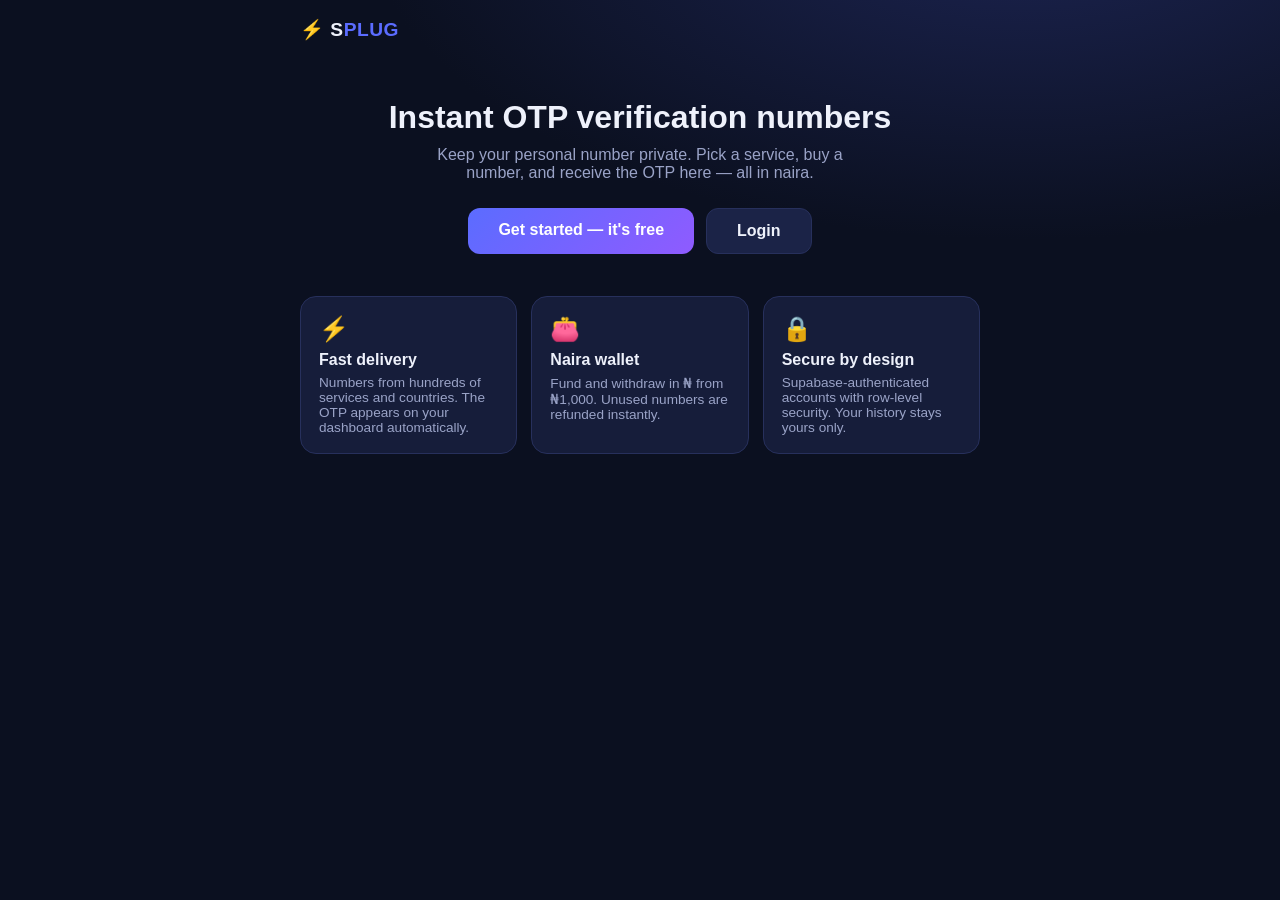
==== index.html @ 011ed304 "Create index.html" ====
<!DOCTYPE html>
<html lang="en">
<head>
  <meta charset="UTF-8" />
  <meta name="viewport" content="width=device-width, initial-scale=1.0" />
  <title>SPLUG — Instant OTP Numbers</title>
  <meta name="description" content="Buy disposable phone numbers and receive OTP codes instantly. Fund your wallet in Naira." />
  <link rel="stylesheet" href="/assets/css/style.css" />
</head>
<body>
  <header class="topbar">
    <a class="brand" href="/index.html">⚡ S<span>PLUG</span></a>
  </header>

  <main class="container">
    <section class="hero">
      <h1>Instant OTP verification numbers</h1>
      <p>Keep your personal number private. Pick a service, buy a number, and receive the OTP here — all in naira.</p>
      <div class="cta-row">
        <a class="btn btn-primary" href="/register.html">Get started — it's free</a>
        <a class="btn btn-ghost" href="/login.html">Login</a>
      </div>
    </section>

    <section class="features">
      <div class="feature">
        <div class="icon">⚡</div>
        <h3>Fast delivery</h3>
        <p>Numbers from hundreds of services and countries. The OTP appears on your dashboard automatically.</p>
      </div>
      <div class="feature">
        <div class="icon">👛</div>
        <h3>Naira wallet</h3>
        <p>Fund and withdraw in ₦ from ₦1,000. Unused numbers are refunded instantly.</p>
      </div>
      <div class="feature">
        <div class="icon">🔒</div>
        <h3>Secure by design</h3>
        <p>Supabase-authenticated accounts with row-level security. Your history stays yours only.</p>
      </div>
    </section>
  </main>
</body>
</html>
---- assets/css/style.css ----
/* ============ SPLUG — global styles (naira site) ============ */
:root {
  --bg: #0b1020;
  --bg-soft: #111731;
  --card: #161d3a;
  --card-2: #1b2347;
  --border: #27305c;
  --text: #eef1fb;
  --muted: #9aa3c7;
  --primary: #5b6cff;
  --primary-2: #8f5bff;
  --success: #2fd08c;
  --danger: #ff5b6e;
  --warn: #ffb02e;
  --radius: 16px;
}

* { margin: 0; padding: 0; box-sizing: border-box; }

body {
  font-family: -apple-system, BlinkMacSystemFont, "Segoe UI", Roboto, Inter, sans-serif;
  background: radial-gradient(1200px 600px at 80% -10%, #1c2452 0%, var(--bg) 55%);
  color: var(--text);
  min-height: 100vh;
  padding-bottom: 110px; /* room for the floating footer */
}

a { color: var(--primary); text-decoration: none; }
h1, h2, h3 { font-weight: 700; }

/* ---------- top bar ---------- */
.topbar {
  display: flex; align-items: center; justify-content: space-between;
  padding: 18px 20px;
  max-width: 720px; margin: 0 auto;
}
.brand { font-weight: 800; font-size: 1.2rem; color: var(--text); letter-spacing: .5px; }
.brand span { color: var(--primary); }
.balance-chip {
  background: var(--card-2); border: 1px solid var(--border);
  border-radius: 999px; padding: 6px 14px; font-weight: 700; font-size: .9rem;
}

/* ---------- layout ---------- */
.container { max-width: 720px; margin: 0 auto; padding: 0 20px 30px; }
.card {
  background: var(--card); border: 1px solid var(--border);
  border-radius: var(--radius); padding: 22px; margin-bottom: 18px;
}
.grid-2 { display: grid; grid-template-columns: 1fr; gap: 16px; }
@media (min-width: 640px) { .grid-2 { grid-template-columns: 1fr 1fr; } }
.center { text-align: center; }
.muted { color: var(--muted); font-size: .9rem; }
.small { font-size: .8rem; }

/* ---------- forms ---------- */
label { display: block; font-size: .85rem; color: var(--muted); margin-bottom: 14px; }
input, select {
  width: 100%; margin-top: 6px; padding: 12px 14px;
  background: var(--bg-soft); color: var(--text);
  border: 1px solid var(--border); border-radius: 12px; font-size: .95rem;
}
input:focus, select:focus { outline: 2px solid var(--primary); border-color: transparent; }

.btn {
  display: inline-block; width: 100%; padding: 13px 18px;
  border: none; border-radius: 12px; cursor: pointer;
  font-size: 1rem; font-weight: 700; transition: transform .1s, opacity .2s;
}
.btn:active { transform: scale(.98); }
.btn:disabled { opacity: .6; cursor: wait; }
.btn-primary {
  background: linear-gradient(135deg, var(--primary), var(--primary-2));
  color: #fff;
}
.btn-danger { background: transparent; border: 1px solid var(--danger); color: var(--danger); }
.btn-ghost { background: var(--card-2); color: var(--text); border: 1px solid var(--border); }

/* ---------- hero (index) ---------- */
.hero { text-align: center; padding: 40px 20px 20px; }
.hero h1 { font-size: 2rem; margin-bottom: 10px; }
.hero p { color: var(--muted); max-width: 460px; margin: 0 auto 26px; }
.cta-row { display: flex; gap: 12px; justify-content: center; flex-wrap: wrap; }
.cta-row .btn { width: auto; padding: 13px 30px; }
.features { display: grid; gap: 14px; grid-template-columns: 1fr; margin-top: 22px; }
@media (min-width: 640px) { .features { grid-template-columns: repeat(3, 1fr); } }
.feature { background: var(--card); border: 1px solid var(--border); border-radius: var(--radius); padding: 18px; }
.feature .icon { font-size: 1.5rem; }
.feature h3 { margin: 8px 0 6px; font-size: 1rem; }
.feature p { color: var(--muted); font-size: .85rem; }

/* ---------- order / OTP ---------- */
.order-head { display: flex; align-items: center; justify-content: space-between; margin-bottom: 14px; }
.badge {
  padding: 4px 12px; border-radius: 999px; font-size: .75rem; font-weight: 700;
  text-transform: uppercase; letter-spacing: .5px;
  background: rgba(255, 176, 46, .15); color: var(--warn);
}
.badge.received { background: rgba(47, 208, 140, .15); color: var(--success); }
.badge.cancelled, .badge.expired { background: rgba(255, 91, 110, .15); color: var(--danger); }

.number-box, .otp-box {
  display: flex; align-items: center; justify-content: space-between; gap: 12px;
  background: var(--bg-soft); border: 1px dashed var(--border);
  border-radius: 12px; padding: 14px 16px; margin: 10px 0;
}
.number-box span { font-size: 1.2rem; font-weight: 700; letter-spacing: 1px; }
.otp-box span { font-size: 1.6rem; font-weight: 800; letter-spacing: 3px; color: var(--success); }
.copy-btn, .number-box button, .otp-box button {
  background: var(--card-2); color: var(--text);
  border: 1px solid var(--border); border-radius: 10px;
  padding: 8px 14px; cursor: pointer; font-size: .85rem; white-space: nowrap;
}

/* ---------- lists ---------- */
.list-row {
  display: flex; flex-wrap: wrap; align-items: center; gap: 8px 16px;
  justify-content: space-between; padding: 13px 0; border-bottom: 1px solid var(--border);
}
.list-row:last-child { border-bottom: none; }
.list-row .pos { color: var(--success); font-weight: 700; }
.list-row .neg { color: var(--danger); font-weight: 700; }
.otp-pill {
  background: rgba(47, 208, 140, .15); color: var(--success);
  border-radius: 8px; padding: 2px 10px; font-weight: 800;
}

/* ---------- tabs (history page) ---------- */
.tabs { display: flex; gap: 10px; margin-bottom: 16px; }
.tab {
  flex: 1; padding: 11px; border-radius: 12px; border: 1px solid var(--border);
  background: var(--card); color: var(--muted); font-weight: 700; cursor: pointer;
}
.tab.active { background: linear-gradient(135deg, var(--primary), var(--primary-2)); color: #fff; border-color: transparent; }

/* ---------- floating footer (3 tabs) ---------- */
.floating-footer {
  position: fixed; bottom: 14px; left: 50%; transform: translateX(-50%);
  display: flex; gap: 6px;
  background: rgba(17, 23, 49, .92); backdrop-filter: blur(10px);
  border: 1px solid var(--border); border-radius: 999px;
  padding: 8px; z-index: 50; box-shadow: 0 10px 30px rgba(0, 0, 0, .45);
  max-width: calc(100vw - 24px);
}
.footer-tab {
  display: flex; flex-direction: column; align-items: center; gap: 2px;
  min-width: 86px; padding: 8px 14px; border-radius: 999px;
  color: var(--muted); font-size: .72rem; font-weight: 700;
  border: none; background: transparent; cursor: pointer; font-family: inherit;
}
.footer-tab .icon { font-size: 1.15rem; }
.footer-tab.active { background: linear-gradient(135deg, var(--primary), var(--primary-2)); color: #fff; }

/* ---------- toast ---------- */
.toast {
  position: fixed; bottom: 92px; left: 50%; transform: translate(-50%, 20px);
  background: var(--card-2); color: var(--text);
  border: 1px solid var(--border); border-radius: 12px;
  padding: 12px 20px; font-size: .9rem; opacity: 0; pointer-events: none;
  transition: opacity .25s, transform .25s; z-index: 100; max-width: 90vw;
}
.toast.show { opacity: 1; transform: translate(-50%, 0); }
.toast.error { border-color: var(--danger); color: #ffb3bc; }
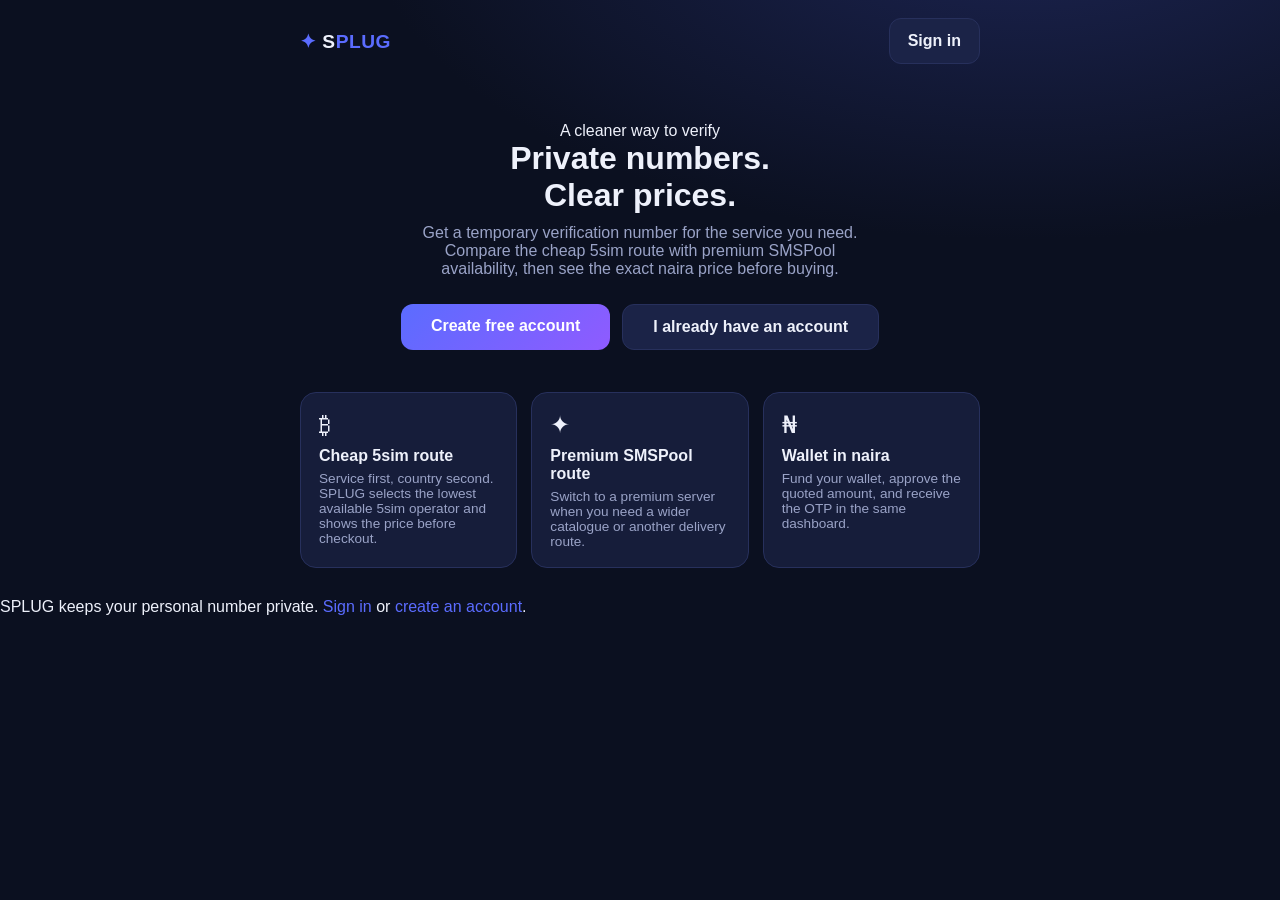
==== commit 39b85964: "Add files via upload" ====
--- a/index.html
+++ b/index.html
@@ -1,44 +1,26 @@
 <!DOCTYPE html>
 <html lang="en">
 <head>
-  <meta charset="UTF-8" />
-  <meta name="viewport" content="width=device-width, initial-scale=1.0" />
-  <title>SPLUG — Instant OTP Numbers</title>
-  <meta name="description" content="Buy disposable phone numbers and receive OTP codes instantly. Fund your wallet in Naira." />
+  <meta charset="UTF-8" /><meta name="viewport" content="width=device-width, initial-scale=1.0" />
+  <title>SPLUG — Private OTP numbers</title>
+  <meta name="description" content="Buy affordable private OTP numbers in naira with 5sim and SMSPool routes." />
   <link rel="stylesheet" href="/assets/css/style.css" />
 </head>
 <body>
-  <header class="topbar">
-    <a class="brand" href="/index.html">⚡ S<span>PLUG</span></a>
-  </header>
-
+  <header class="topbar"><a class="brand" href="/index.html"><span class="brand-mark">✦</span> S<span>PLUG</span></a><div class="header-right"><a class="btn btn-ghost btn-sm" href="/login.html">Sign in</a></div></header>
   <main class="container">
     <section class="hero">
-      <h1>Instant OTP verification numbers</h1>
-      <p>Keep your personal number private. Pick a service, buy a number, and receive the OTP here — all in naira.</p>
-      <div class="cta-row">
-        <a class="btn btn-primary" href="/register.html">Get started — it's free</a>
-        <a class="btn btn-ghost" href="/login.html">Login</a>
-      </div>
+      <span class="eyebrow">A cleaner way to verify</span>
+      <h1>Private numbers.<br><span style="color:var(--cyan)">Clear prices.</span></h1>
+      <p>Get a temporary verification number for the service you need. Compare the cheap 5sim route with premium SMSPool availability, then see the exact naira price before buying.</p>
+      <div class="cta-row"><a class="btn btn-primary" href="/register.html">Create free account</a><a class="btn btn-ghost" href="/login.html">I already have an account</a></div>
     </section>
-
     <section class="features">
-      <div class="feature">
-        <div class="icon">⚡</div>
-        <h3>Fast delivery</h3>
-        <p>Numbers from hundreds of services and countries. The OTP appears on your dashboard automatically.</p>
-      </div>
-      <div class="feature">
-        <div class="icon">👛</div>
-        <h3>Naira wallet</h3>
-        <p>Fund and withdraw in ₦ from ₦1,000. Unused numbers are refunded instantly.</p>
-      </div>
-      <div class="feature">
-        <div class="icon">🔒</div>
-        <h3>Secure by design</h3>
-        <p>Supabase-authenticated accounts with row-level security. Your history stays yours only.</p>
-      </div>
+      <div class="feature"><div class="icon">₿</div><h3>Cheap 5sim route</h3><p>Service first, country second. SPLUG selects the lowest available 5sim operator and shows the price before checkout.</p></div>
+      <div class="feature"><div class="icon">✦</div><h3>Premium SMSPool route</h3><p>Switch to a premium server when you need a wider catalogue or another delivery route.</p></div>
+      <div class="feature"><div class="icon">₦</div><h3>Wallet in naira</h3><p>Fund your wallet, approve the quoted amount, and receive the OTP in the same dashboard.</p></div>
     </section>
   </main>
+  <footer class="site-footer">SPLUG keeps your personal number private. <a href="/login.html">Sign in</a> or <a href="/register.html">create an account</a>.</footer>
 </body>
 </html>
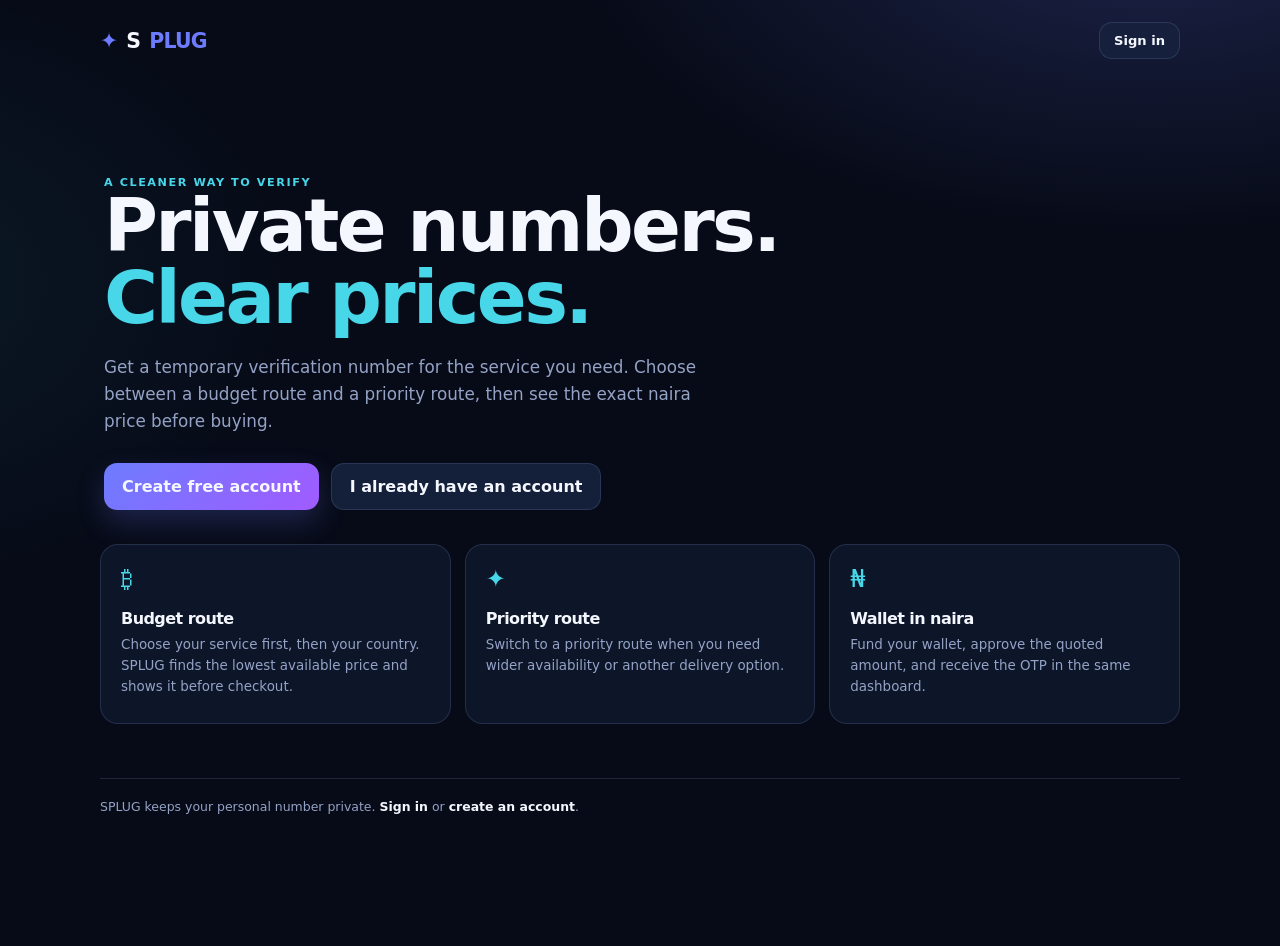
==== commit e55556b8: "Add files via upload" ====
--- a/index.html
+++ b/index.html
@@ -3,7 +3,7 @@
 <head>
   <meta charset="UTF-8" /><meta name="viewport" content="width=device-width, initial-scale=1.0" />
   <title>SPLUG — Private OTP numbers</title>
-  <meta name="description" content="Buy affordable private OTP numbers in naira with 5sim and SMSPool routes." />
+  <meta name="description" content="Buy affordable private OTP numbers in naira with budget and priority routes." />
   <link rel="stylesheet" href="/assets/css/style.css" />
 </head>
 <body>
@@ -12,12 +12,12 @@
     <section class="hero">
       <span class="eyebrow">A cleaner way to verify</span>
       <h1>Private numbers.<br><span style="color:var(--cyan)">Clear prices.</span></h1>
-      <p>Get a temporary verification number for the service you need. Compare the cheap 5sim route with premium SMSPool availability, then see the exact naira price before buying.</p>
+      <p>Get a temporary verification number for the service you need. Choose between a budget route and a priority route, then see the exact naira price before buying.</p>
       <div class="cta-row"><a class="btn btn-primary" href="/register.html">Create free account</a><a class="btn btn-ghost" href="/login.html">I already have an account</a></div>
     </section>
     <section class="features">
-      <div class="feature"><div class="icon">₿</div><h3>Cheap 5sim route</h3><p>Service first, country second. SPLUG selects the lowest available 5sim operator and shows the price before checkout.</p></div>
-      <div class="feature"><div class="icon">✦</div><h3>Premium SMSPool route</h3><p>Switch to a premium server when you need a wider catalogue or another delivery route.</p></div>
+      <div class="feature"><div class="icon">₿</div><h3>Budget route</h3><p>Choose your service first, then your country. SPLUG finds the lowest available price and shows it before checkout.</p></div>
+      <div class="feature"><div class="icon">✦</div><h3>Priority route</h3><p>Switch to a priority route when you need wider availability or another delivery option.</p></div>
       <div class="feature"><div class="icon">₦</div><h3>Wallet in naira</h3><p>Fund your wallet, approve the quoted amount, and receive the OTP in the same dashboard.</p></div>
     </section>
   </main>
--- a/assets/css/style.css
+++ b/assets/css/style.css
@@ -1,163 +1,130 @@
-/* ============ SPLUG — global styles (naira site) ============ */
 :root {
-  --bg: #0b1020;
-  --bg-soft: #111731;
-  --card: #161d3a;
-  --card-2: #1b2347;
-  --border: #27305c;
-  --text: #eef1fb;
-  --muted: #9aa3c7;
-  --primary: #5b6cff;
-  --primary-2: #8f5bff;
-  --success: #2fd08c;
-  --danger: #ff5b6e;
-  --warn: #ffb02e;
-  --radius: 16px;
+  --bg: #070b18;
+  --bg-soft: #0d1428;
+  --surface: #111a31;
+  --surface-2: #17223e;
+  --border: rgba(141, 162, 214, .18);
+  --text: #f5f7ff;
+  --muted: #94a2c5;
+  --primary: #6d7cff;
+  --primary-2: #a15bff;
+  --cyan: #47d7e9;
+  --success: #31d59a;
+  --danger: #ff6680;
+  --warn: #ffc85b;
+  --shadow: 0 24px 70px rgba(0, 0, 0, .28);
+  --radius: 22px;
 }
 
 * { margin: 0; padding: 0; box-sizing: border-box; }
+html { background: var(--bg); }
+body {
+  font-family: Inter, ui-sans-serif, system-ui, -apple-system, BlinkMacSystemFont, "Segoe UI", sans-serif;
+  color: var(--text); min-height: 100vh; padding-bottom: 112px;
+  background: radial-gradient(900px 500px at 90% -10%, rgba(109,124,255,.22), transparent 65%),
+              radial-gradient(700px 500px at -10% 30%, rgba(71,215,233,.07), transparent 60%), var(--bg);
+}
+a { color: var(--primary); text-decoration: none; }
+button, input, select { font: inherit; }
+h1, h2, h3 { letter-spacing: -.035em; }
 
-body {
-  font-family: -apple-system, BlinkMacSystemFont, "Segoe UI", Roboto, Inter, sans-serif;
-  background: radial-gradient(1200px 600px at 80% -10%, #1c2452 0%, var(--bg) 55%);
-  color: var(--text);
-  min-height: 100vh;
-  padding-bottom: 110px; /* room for the floating footer */
+/* Shared header */
+.topbar {
+  width: min(1080px, calc(100% - 32px)); margin: 0 auto; padding: 22px 0 18px;
+  display: flex; align-items: center; justify-content: space-between; gap: 18px;
 }
+.brand { display: inline-flex; align-items: center; gap: 9px; color: var(--text); font-weight: 900; letter-spacing: -.04em; font-size: 1.28rem; }
+.brand-mark { color: var(--cyan); font-size: 1.35rem; }
+.brand span { color: var(--primary); }
+.header-right { display: flex; align-items: center; gap: 12px; }
+.header-nav { display: flex; align-items: center; gap: 5px; }
+.header-nav a { color: var(--muted); padding: 8px 10px; border-radius: 10px; font-size: .78rem; font-weight: 750; }
+.header-nav a:hover, .header-nav a.active { color: var(--text); background: rgba(109,124,255,.13); }
+.balance-chip { padding: 9px 13px; border: 1px solid var(--border); border-radius: 999px; background: rgba(23,34,62,.82); color: var(--text); font-weight: 800; font-size: .82rem; white-space: nowrap; }
+@media (max-width: 640px) { .header-nav { display: none; } .topbar { width: min(100% - 28px, 1080px); } }
 
-a { color: var(--primary); text-decoration: none; }
-h1, h2, h3 { font-weight: 700; }
+.container { width: min(1080px, calc(100% - 32px)); margin: 0 auto; padding: 14px 0 32px; }
+.card { background: linear-gradient(145deg, rgba(17,26,49,.96), rgba(13,20,40,.96)); border: 1px solid var(--border); border-radius: var(--radius); padding: 24px; margin-bottom: 18px; box-shadow: var(--shadow); }
+.grid-2 { display: grid; grid-template-columns: 1fr 1fr; gap: 16px; }
+.center { text-align: center; }
+.muted { color: var(--muted); font-size: .9rem; line-height: 1.55; }
+.small { font-size: .78rem; }
+.eyebrow { color: var(--cyan); font-size: .7rem; font-weight: 850; letter-spacing: .14em; text-transform: uppercase; }
+.page-heading { margin: 12px 0 24px; }
+.page-heading h1 { font-size: clamp(1.8rem, 4vw, 2.7rem); margin-top: 5px; }
+.page-heading p { max-width: 650px; margin-top: 9px; }
 
-/* ---------- top bar ---------- */
-.topbar {
-  display: flex; align-items: center; justify-content: space-between;
-  padding: 18px 20px;
-  max-width: 720px; margin: 0 auto;
-}
-.brand { font-weight: 800; font-size: 1.2rem; color: var(--text); letter-spacing: .5px; }
-.brand span { color: var(--primary); }
-.balance-chip {
-  background: var(--card-2); border: 1px solid var(--border);
-  border-radius: 999px; padding: 6px 14px; font-weight: 700; font-size: .9rem;
-}
+label { display: block; color: var(--muted); font-size: .78rem; font-weight: 750; letter-spacing: .01em; }
+input, select { width: 100%; margin-top: 8px; padding: 13px 14px; color: var(--text); background: var(--bg-soft); border: 1px solid var(--border); border-radius: 13px; outline: none; }
+input:focus, select:focus { border-color: var(--primary); box-shadow: 0 0 0 4px rgba(109,124,255,.12); }
+select:disabled { opacity: .5; cursor: not-allowed; }
+.btn { display: inline-flex; align-items: center; justify-content: center; gap: 8px; width: 100%; border: 0; border-radius: 13px; padding: 13px 18px; cursor: pointer; color: var(--text); font-weight: 850; transition: transform .15s, opacity .2s, border-color .2s; }
+.btn:hover { transform: translateY(-1px); }
+.btn:active { transform: translateY(0); }
+.btn:disabled { opacity: .55; cursor: wait; transform: none; }
+.btn-primary { background: linear-gradient(135deg, var(--primary), var(--primary-2)); box-shadow: 0 12px 28px rgba(109,124,255,.22); }
+.btn-ghost { background: rgba(23,34,62,.9); border: 1px solid var(--border); }
+.btn-danger { background: transparent; border: 1px solid rgba(255,102,128,.65); color: var(--danger); }
+.btn-sm { width: auto; padding: 10px 14px; font-size: .82rem; }
 
-/* ---------- layout ---------- */
-.container { max-width: 720px; margin: 0 auto; padding: 0 20px 30px; }
-.card {
-  background: var(--card); border: 1px solid var(--border);
-  border-radius: var(--radius); padding: 22px; margin-bottom: 18px;
-}
-.grid-2 { display: grid; grid-template-columns: 1fr; gap: 16px; }
-@media (min-width: 640px) { .grid-2 { grid-template-columns: 1fr 1fr; } }
-.center { text-align: center; }
-.muted { color: var(--muted); font-size: .9rem; }
-.small { font-size: .8rem; }
+/* Landing/auth */
+.hero { padding: clamp(34px, 8vw, 80px) 4px 34px; max-width: 760px; }
+.hero h1 { font-size: clamp(2.2rem, 7vw, 4.6rem); line-height: .98; max-width: 720px; }
+.hero p { max-width: 600px; margin: 20px 0 28px; color: var(--muted); font-size: 1.05rem; line-height: 1.6; }
+.cta-row { display: flex; flex-wrap: wrap; gap: 12px; }
+.cta-row .btn { width: auto; min-width: 150px; }
+.features { display: grid; grid-template-columns: repeat(3, 1fr); gap: 14px; }
+.feature { min-height: 180px; background: rgba(17,26,49,.72); border: 1px solid var(--border); border-radius: 18px; padding: 20px; }
+.feature .icon { color: var(--cyan); font-size: 1.5rem; }
+.feature h3 { margin: 16px 0 7px; font-size: 1rem; }
+.feature p { color: var(--muted); font-size: .84rem; line-height: 1.55; }
+.auth-card { max-width: 450px; margin: 42px auto; }
+.auth-card h1 { font-size: 1.65rem; margin: 8px 0; }
+@media (max-width: 700px) { .grid-2, .features { grid-template-columns: 1fr; } .card { padding: 19px; } }
 
-/* ---------- forms ---------- */
-label { display: block; font-size: .85rem; color: var(--muted); margin-bottom: 14px; }
-input, select {
-  width: 100%; margin-top: 6px; padding: 12px 14px;
-  background: var(--bg-soft); color: var(--text);
-  border: 1px solid var(--border); border-radius: 12px; font-size: .95rem;
-}
-input:focus, select:focus { outline: 2px solid var(--primary); border-color: transparent; }
+/* Dashboard */
+.dashboard-hero { display: flex; align-items: end; justify-content: space-between; gap: 20px; margin: 8px 0 22px; }
+.dashboard-hero h1 { font-size: clamp(1.8rem, 5vw, 3rem); margin-top: 7px; }
+.dashboard-hero p { margin-top: 10px; }
+.server-tabs { display: grid; grid-template-columns: 1fr 1fr; gap: 8px; padding: 6px; background: rgba(7,11,24,.7); border: 1px solid var(--border); border-radius: 16px; margin-bottom: 20px; }
+.server-tab { appearance: none; -webkit-appearance: none; display: flex; align-items: center; gap: 10px; width: 100%; min-width: 0; text-align: left; padding: 14px; color: var(--muted); background: transparent; border: 0; border-radius: 12px; cursor: pointer; font: inherit; }
+.server-tab strong { display: block; color: inherit; font-size: .92rem; }
+.server-tab small { display: block; margin-top: 3px; font-size: .72rem; opacity: .78; }
+.server-tab.active { color: var(--text); background: linear-gradient(135deg, rgba(109,124,255,.24), rgba(161,91,255,.19)); box-shadow: inset 0 0 0 1px rgba(109,124,255,.25); }
+.server-icon { display: grid; place-items: center; width: 34px; height: 34px; border-radius: 10px; background: rgba(71,215,233,.12); color: var(--cyan); font-weight: 900; }
+.selection-head { display: flex; align-items: start; justify-content: space-between; gap: 16px; margin-bottom: 18px; }
+.selection-head h2 { font-size: 1.25rem; }
+.provider-pill { padding: 7px 10px; color: var(--cyan); border: 1px solid rgba(71,215,233,.24); border-radius: 999px; font-size: .7rem; font-weight: 850; white-space: nowrap; }
+.price-card { display: flex; align-items: center; justify-content: space-between; gap: 16px; margin-top: 18px; padding: 16px; border: 1px solid rgba(49,213,154,.25); border-radius: 16px; background: rgba(49,213,154,.07); }
+.price-card strong { display: block; color: var(--success); font-size: 1.5rem; margin-top: 3px; }
+.price-card .btn { width: auto; }
+.order-head { display: flex; align-items: center; justify-content: space-between; gap: 14px; margin-bottom: 14px; }
+.number-box, .otp-box { display: flex; align-items: center; justify-content: space-between; gap: 12px; background: var(--bg-soft); border: 1px dashed var(--border); border-radius: 14px; padding: 15px; margin: 10px 0; }
+.number-box span { font-size: 1.15rem; font-weight: 850; letter-spacing: .05em; }
+.otp-box span { color: var(--success); font-size: 1.6rem; font-weight: 900; letter-spacing: .18em; }
+.number-box button, .otp-box button { color: var(--text); background: var(--surface-2); border: 1px solid var(--border); border-radius: 10px; padding: 8px 12px; cursor: pointer; font-size: .78rem; white-space: nowrap; }
 
-.btn {
-  display: inline-block; width: 100%; padding: 13px 18px;
-  border: none; border-radius: 12px; cursor: pointer;
-  font-size: 1rem; font-weight: 700; transition: transform .1s, opacity .2s;
-}
-.btn:active { transform: scale(.98); }
-.btn:disabled { opacity: .6; cursor: wait; }
-.btn-primary {
-  background: linear-gradient(135deg, var(--primary), var(--primary-2));
-  color: #fff;
-}
-.btn-danger { background: transparent; border: 1px solid var(--danger); color: var(--danger); }
-.btn-ghost { background: var(--card-2); color: var(--text); border: 1px solid var(--border); }
+.badge { display: inline-block; padding: 5px 10px; border-radius: 999px; color: var(--warn); background: rgba(255,200,91,.13); font-size: .68rem; font-weight: 850; letter-spacing: .06em; text-transform: uppercase; }
+.badge.received, .badge.completed { color: var(--success); background: rgba(49,213,154,.13); }
+.badge.cancelled, .badge.expired { color: var(--danger); background: rgba(255,102,128,.13); }
 
-/* ---------- hero (index) ---------- */
-.hero { text-align: center; padding: 40px 20px 20px; }
-.hero h1 { font-size: 2rem; margin-bottom: 10px; }
-.hero p { color: var(--muted); max-width: 460px; margin: 0 auto 26px; }
-.cta-row { display: flex; gap: 12px; justify-content: center; flex-wrap: wrap; }
-.cta-row .btn { width: auto; padding: 13px 30px; }
-.features { display: grid; gap: 14px; grid-template-columns: 1fr; margin-top: 22px; }
-@media (min-width: 640px) { .features { grid-template-columns: repeat(3, 1fr); } }
-.feature { background: var(--card); border: 1px solid var(--border); border-radius: var(--radius); padding: 18px; }
-.feature .icon { font-size: 1.5rem; }
-.feature h3 { margin: 8px 0 6px; font-size: 1rem; }
-.feature p { color: var(--muted); font-size: .85rem; }
+.list-row { display: flex; align-items: center; justify-content: space-between; gap: 14px; padding: 15px 0; border-bottom: 1px solid var(--border); }
+.list-row:last-child { border-bottom: 0; }
+.list-row .pos { color: var(--success); font-weight: 800; }
+.list-row .neg { color: var(--danger); font-weight: 800; }
+.otp-pill { min-width: 54px; padding: 5px 9px; text-align: center; color: var(--success); background: rgba(49,213,154,.12); border-radius: 8px; font-weight: 850; }
+.tabs { display: flex; gap: 8px; margin-bottom: 16px; }
+.tab { flex: 1; padding: 12px; color: var(--muted); background: var(--surface); border: 1px solid var(--border); border-radius: 12px; font-weight: 800; cursor: pointer; }
+.tab.active { color: var(--text); background: linear-gradient(135deg, var(--primary), var(--primary-2)); border-color: transparent; }
 
-/* ---------- order / OTP ---------- */
-.order-head { display: flex; align-items: center; justify-content: space-between; margin-bottom: 14px; }
-.badge {
-  padding: 4px 12px; border-radius: 999px; font-size: .75rem; font-weight: 700;
-  text-transform: uppercase; letter-spacing: .5px;
-  background: rgba(255, 176, 46, .15); color: var(--warn);
-}
-.badge.received { background: rgba(47, 208, 140, .15); color: var(--success); }
-.badge.cancelled, .badge.expired { background: rgba(255, 91, 110, .15); color: var(--danger); }
-
-.number-box, .otp-box {
-  display: flex; align-items: center; justify-content: space-between; gap: 12px;
-  background: var(--bg-soft); border: 1px dashed var(--border);
-  border-radius: 12px; padding: 14px 16px; margin: 10px 0;
-}
-.number-box span { font-size: 1.2rem; font-weight: 700; letter-spacing: 1px; }
-.otp-box span { font-size: 1.6rem; font-weight: 800; letter-spacing: 3px; color: var(--success); }
-.copy-btn, .number-box button, .otp-box button {
-  background: var(--card-2); color: var(--text);
-  border: 1px solid var(--border); border-radius: 10px;
-  padding: 8px 14px; cursor: pointer; font-size: .85rem; white-space: nowrap;
-}
-
-/* ---------- lists ---------- */
-.list-row {
-  display: flex; flex-wrap: wrap; align-items: center; gap: 8px 16px;
-  justify-content: space-between; padding: 13px 0; border-bottom: 1px solid var(--border);
-}
-.list-row:last-child { border-bottom: none; }
-.list-row .pos { color: var(--success); font-weight: 700; }
-.list-row .neg { color: var(--danger); font-weight: 700; }
-.otp-pill {
-  background: rgba(47, 208, 140, .15); color: var(--success);
-  border-radius: 8px; padding: 2px 10px; font-weight: 800;
-}
-
-/* ---------- tabs (history page) ---------- */
-.tabs { display: flex; gap: 10px; margin-bottom: 16px; }
-.tab {
-  flex: 1; padding: 11px; border-radius: 12px; border: 1px solid var(--border);
-  background: var(--card); color: var(--muted); font-weight: 700; cursor: pointer;
-}
-.tab.active { background: linear-gradient(135deg, var(--primary), var(--primary-2)); color: #fff; border-color: transparent; }
-
-/* ---------- floating footer (3 tabs) ---------- */
-.floating-footer {
-  position: fixed; bottom: 14px; left: 50%; transform: translateX(-50%);
-  display: flex; gap: 6px;
-  background: rgba(17, 23, 49, .92); backdrop-filter: blur(10px);
-  border: 1px solid var(--border); border-radius: 999px;
-  padding: 8px; z-index: 50; box-shadow: 0 10px 30px rgba(0, 0, 0, .45);
-  max-width: calc(100vw - 24px);
-}
-.footer-tab {
-  display: flex; flex-direction: column; align-items: center; gap: 2px;
-  min-width: 86px; padding: 8px 14px; border-radius: 999px;
-  color: var(--muted); font-size: .72rem; font-weight: 700;
-  border: none; background: transparent; cursor: pointer; font-family: inherit;
-}
-.footer-tab .icon { font-size: 1.15rem; }
-.footer-tab.active { background: linear-gradient(135deg, var(--primary), var(--primary-2)); color: #fff; }
-
-/* ---------- toast ---------- */
-.toast {
-  position: fixed; bottom: 92px; left: 50%; transform: translate(-50%, 20px);
-  background: var(--card-2); color: var(--text);
-  border: 1px solid var(--border); border-radius: 12px;
-  padding: 12px 20px; font-size: .9rem; opacity: 0; pointer-events: none;
-  transition: opacity .25s, transform .25s; z-index: 100; max-width: 90vw;
-}
+/* Shared footer */
+.floating-footer { position: fixed; z-index: 50; bottom: 16px; left: 50%; transform: translateX(-50%); display: flex; gap: 5px; max-width: calc(100vw - 24px); padding: 7px; border: 1px solid var(--border); border-radius: 20px; background: rgba(13,20,40,.9); backdrop-filter: blur(18px); box-shadow: 0 18px 50px rgba(0,0,0,.45); }
+.footer-tab { display: flex; flex-direction: column; align-items: center; gap: 3px; min-width: 78px; padding: 8px 11px; color: var(--muted); background: transparent; border: 0; border-radius: 14px; cursor: pointer; font-size: .68rem; font-weight: 800; }
+.footer-tab .icon { font-size: 1.05rem; }
+.footer-tab.active { color: var(--text); background: linear-gradient(135deg, var(--primary), var(--primary-2)); }
+.site-footer { width: min(1080px, calc(100% - 32px)); margin: 22px auto 0; padding: 20px 0; color: var(--muted); border-top: 1px solid var(--border); font-size: .78rem; }
+.site-footer a { color: var(--text); font-weight: 750; }
+@media (max-width: 470px) { .footer-tab { min-width: 64px; padding-inline: 7px; } .price-card { align-items: stretch; flex-direction: column; } .price-card .btn { width: 100%; } }
+.toast { position: fixed; z-index: 100; bottom: 102px; left: 50%; max-width: min(92vw, 480px); padding: 13px 17px; color: var(--text); background: var(--surface-2); border: 1px solid var(--border); border-radius: 13px; opacity: 0; pointer-events: none; transform: translate(-50%, 16px); transition: opacity .25s, transform .25s; box-shadow: var(--shadow); }
 .toast.show { opacity: 1; transform: translate(-50%, 0); }
-.toast.error { border-color: var(--danger); color: #ffb3bc; }
+.toast.error { color: #ffc1ca; border-color: rgba(255,102,128,.65); }
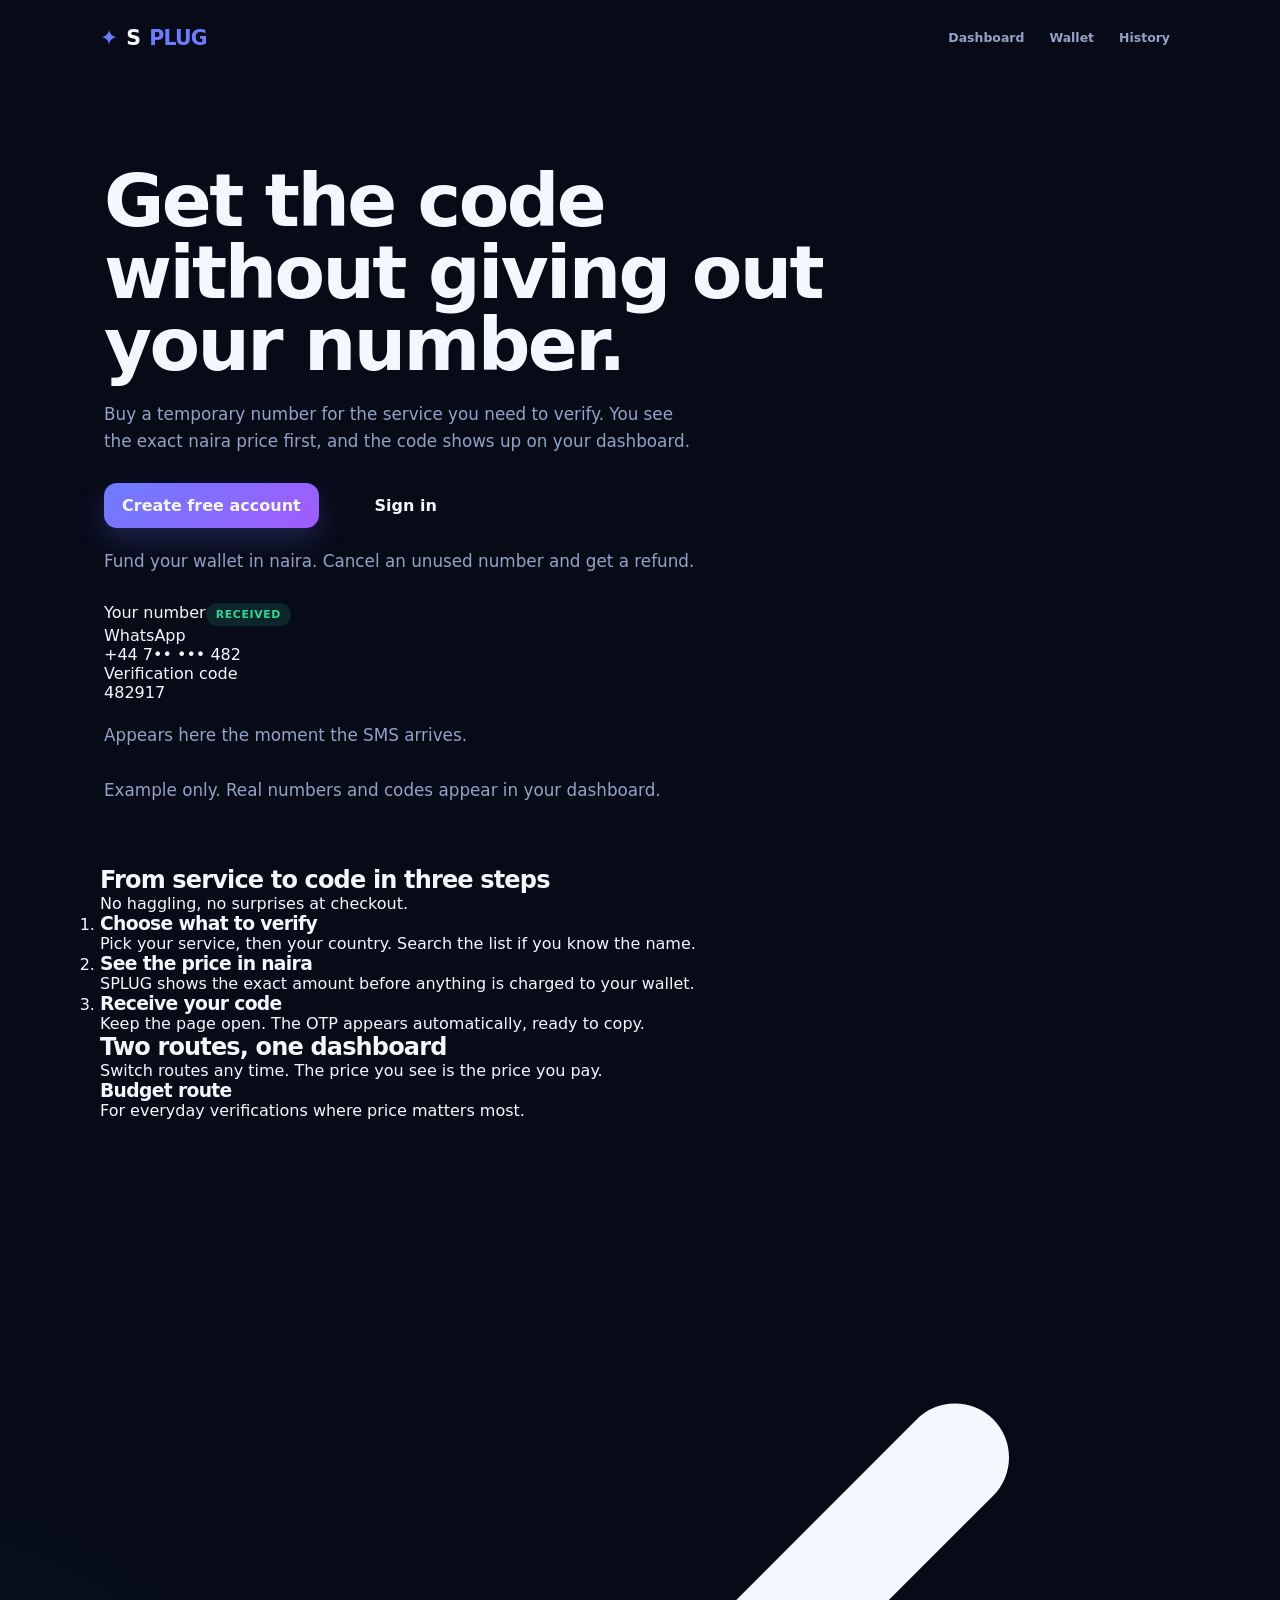
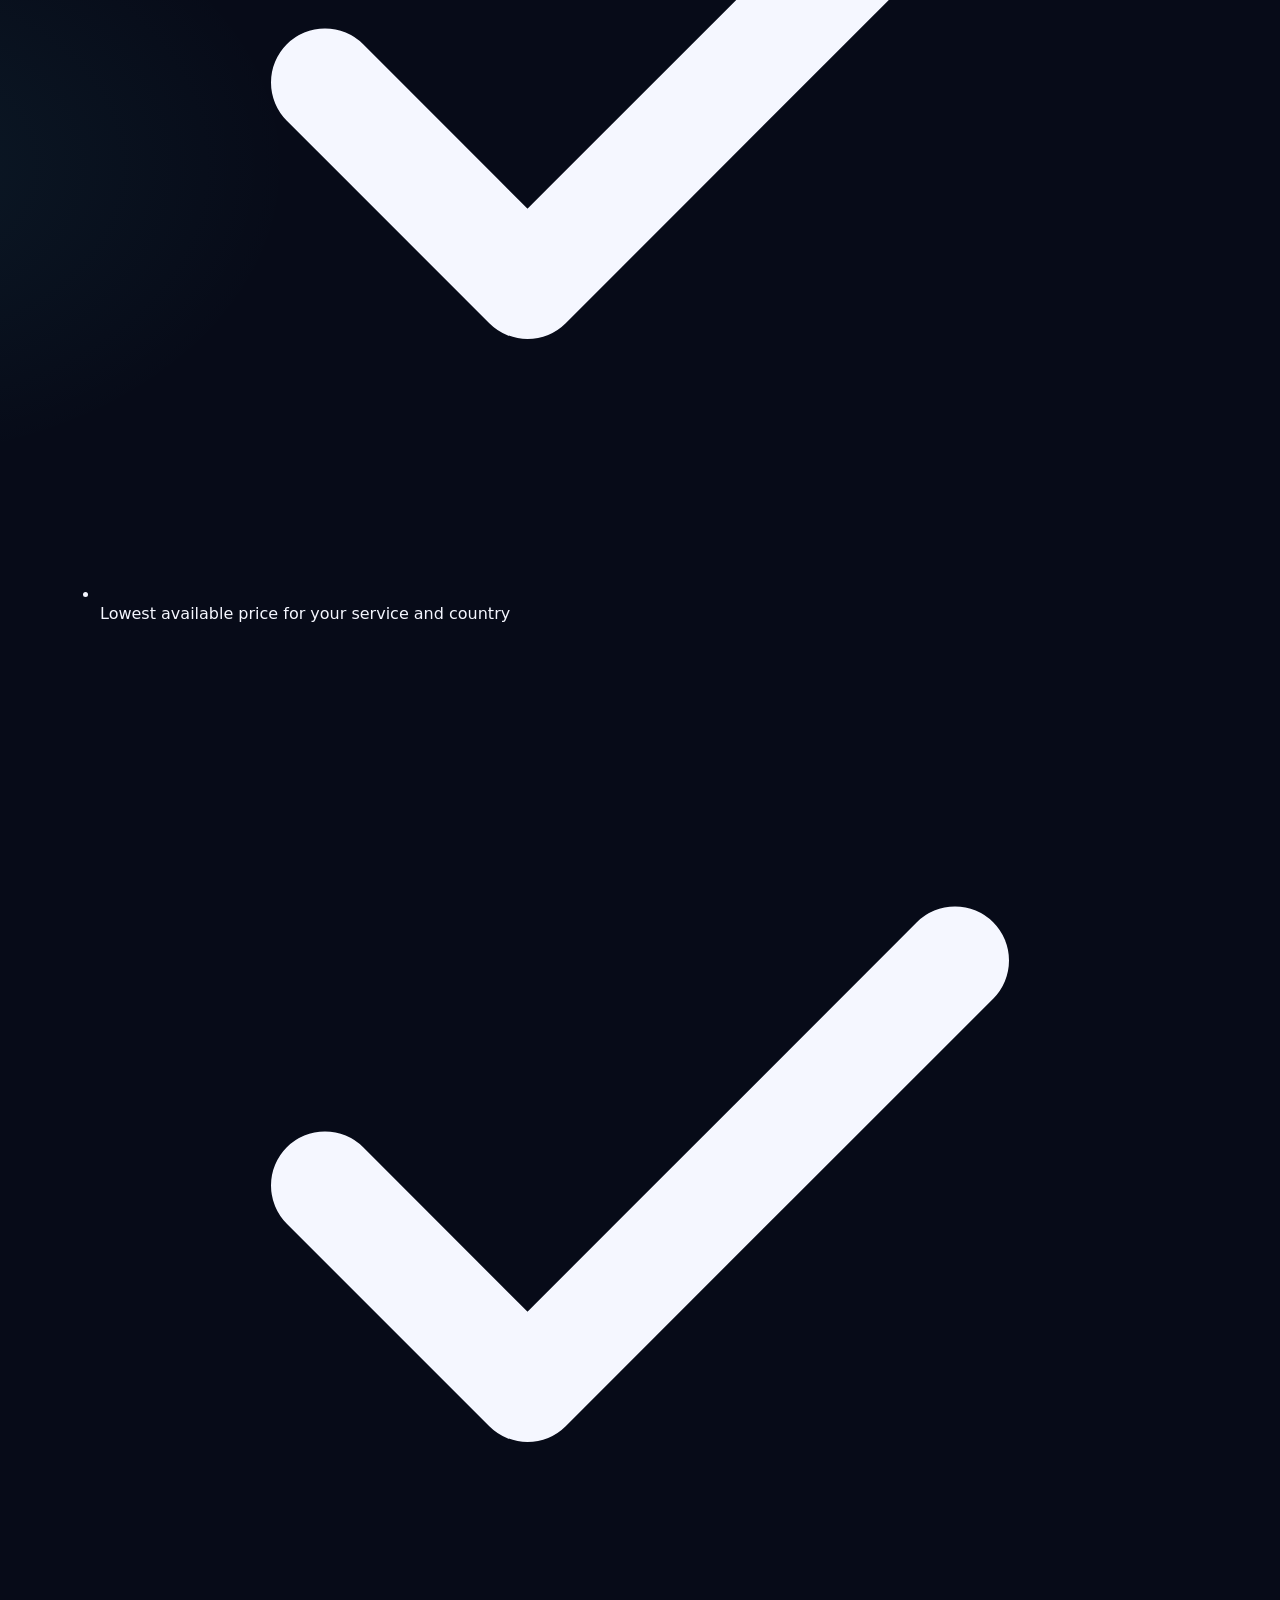
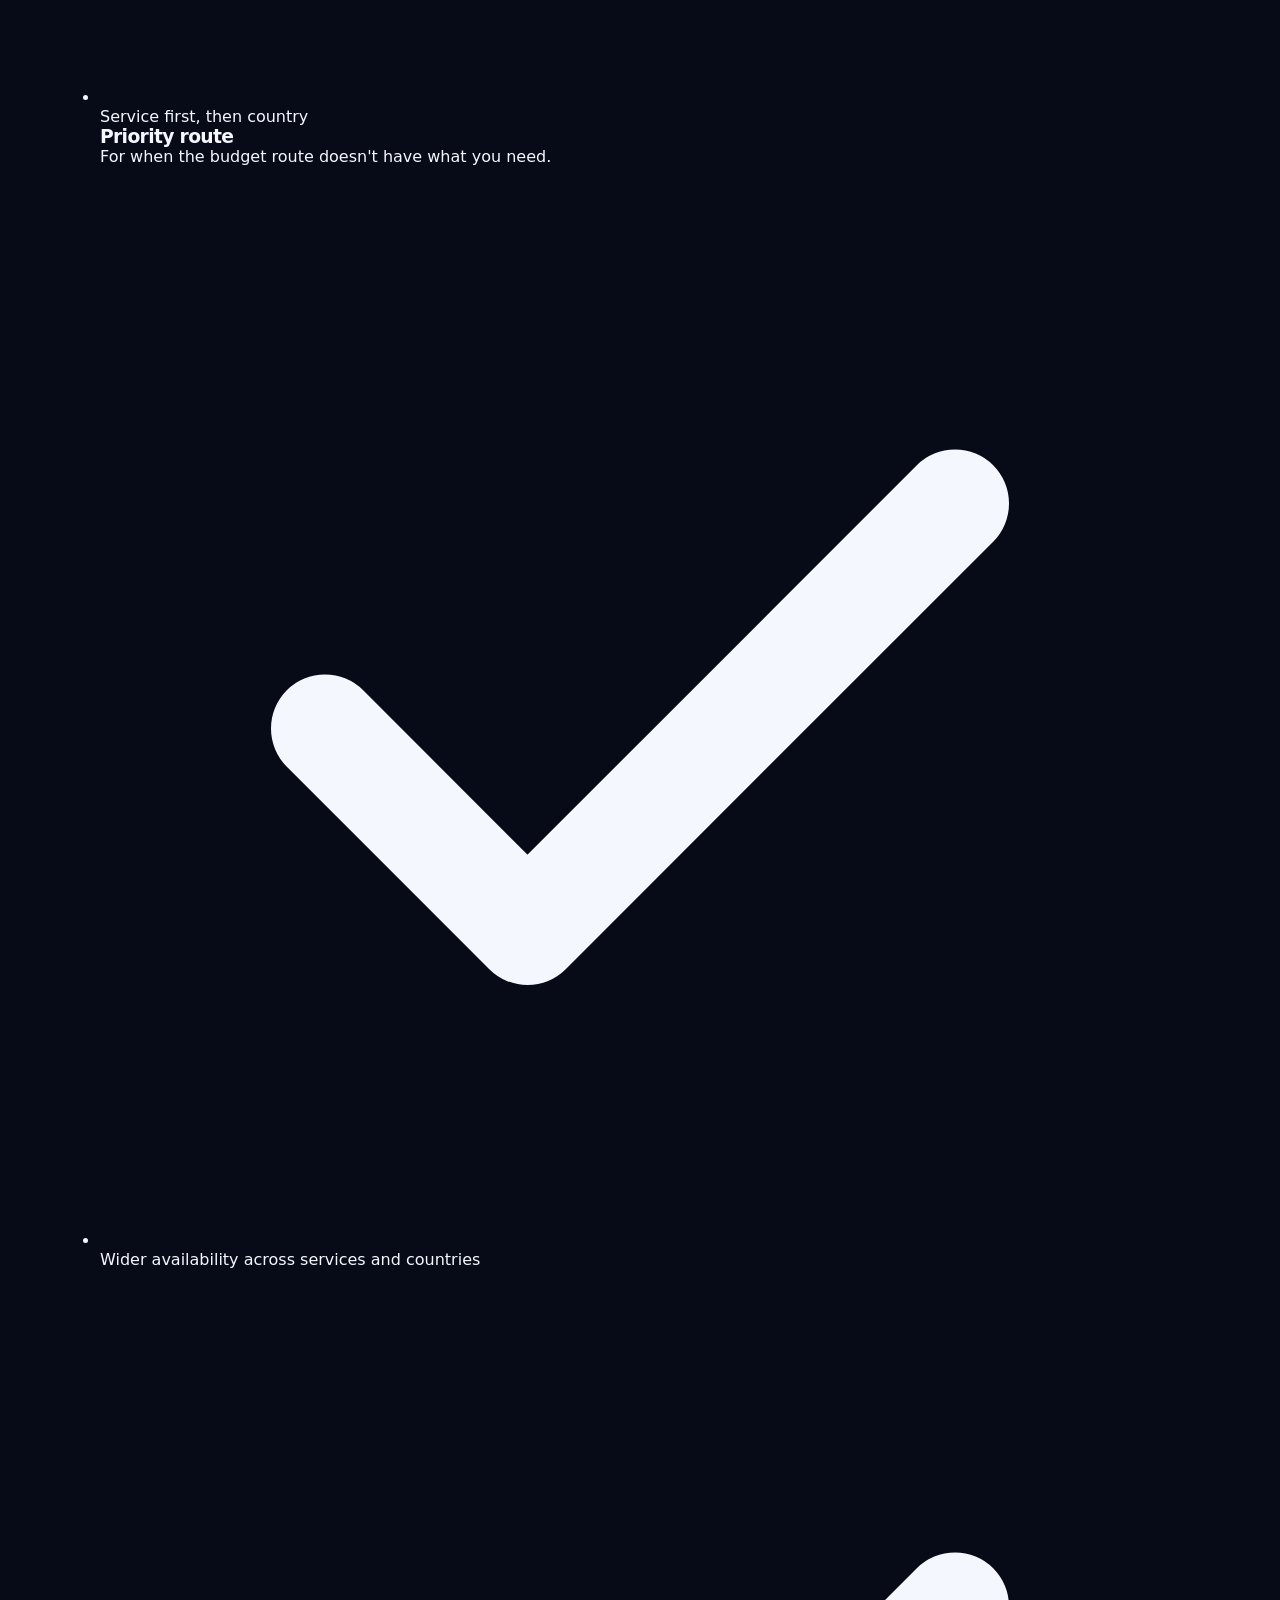
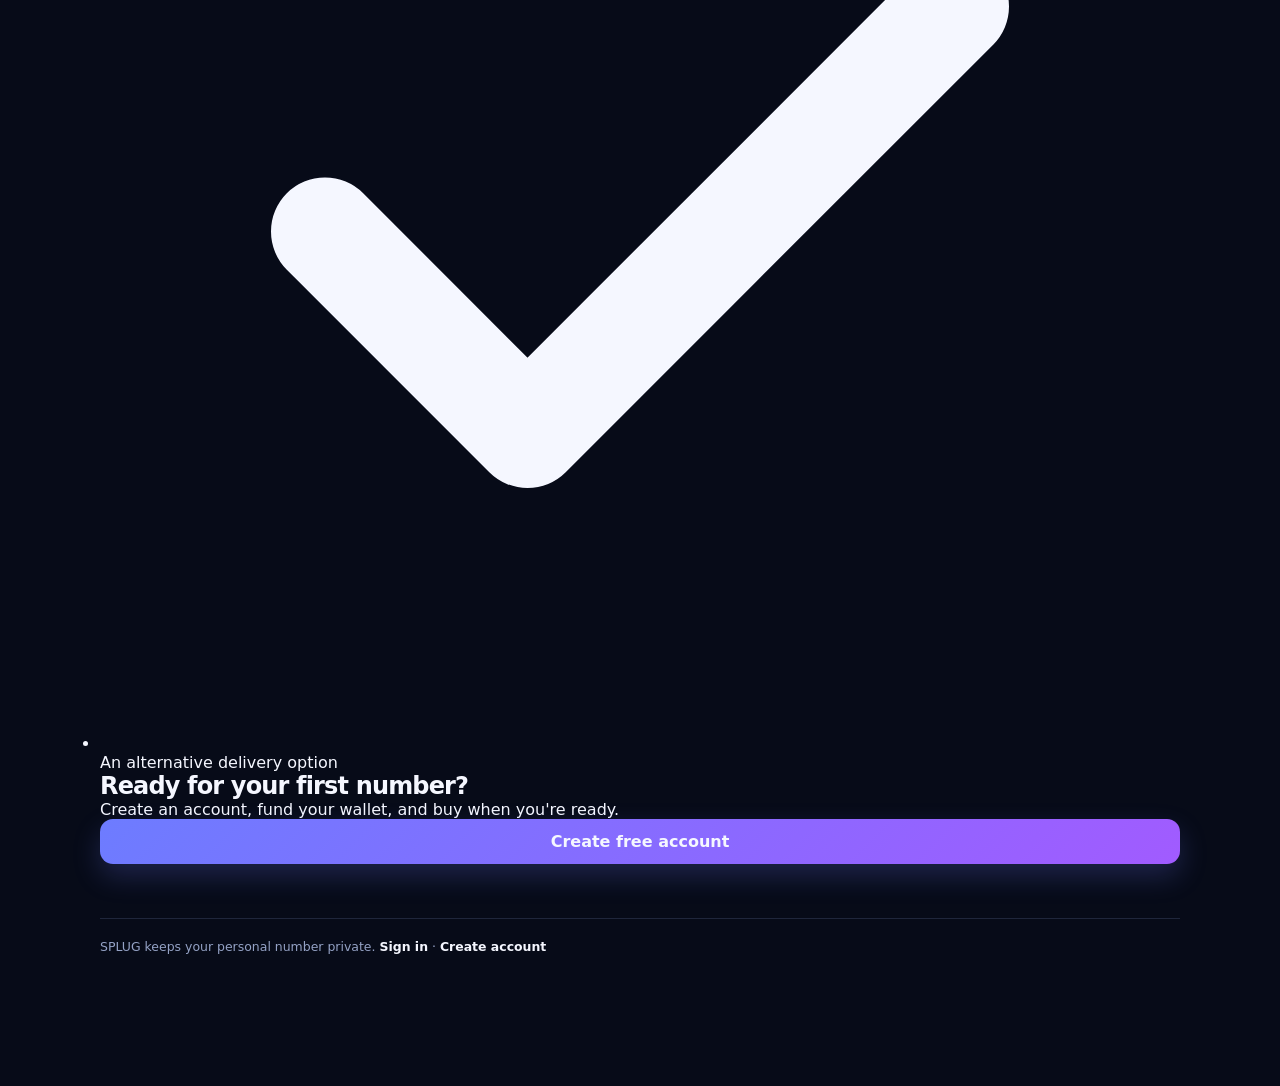
==== commit d25ce415: "Add files via upload" ====
--- a/index.html
+++ b/index.html
@@ -1,26 +1,101 @@
 <!DOCTYPE html>
 <html lang="en">
 <head>
-  <meta charset="UTF-8" /><meta name="viewport" content="width=device-width, initial-scale=1.0" />
-  <title>SPLUG — Private OTP numbers</title>
-  <meta name="description" content="Buy affordable private OTP numbers in naira with budget and priority routes." />
+  <meta charset="UTF-8" />
+  <meta name="viewport" content="width=device-width, initial-scale=1, viewport-fit=cover" />
+  <title>SPLUG — Private OTP numbers, priced in naira</title>
+  <meta name="description" content="Buy a temporary number for verification codes. Pick a budget or priority route and see the exact naira price before you pay." />
+  <link rel="icon" type="image/svg+xml" href="/assets/favicon.svg" />
+  <meta name="theme-color" content="#0A7A47" />
+  <link rel="preconnect" href="https://fonts.googleapis.com" /><link rel="preconnect" href="https://fonts.gstatic.com" crossorigin />
+  <link href="https://fonts.googleapis.com/css2?family=Bricolage+Grotesque:opsz,wght@12..96,600;12..96,700;12..96,800&family=DM+Mono:wght@400;500&family=Instrument+Sans:wght@400;500;600;700&display=swap" rel="stylesheet" />
   <link rel="stylesheet" href="/assets/css/style.css" />
 </head>
 <body>
-  <header class="topbar"><a class="brand" href="/index.html"><span class="brand-mark">✦</span> S<span>PLUG</span></a><div class="header-right"><a class="btn btn-ghost btn-sm" href="/login.html">Sign in</a></div></header>
+  <header class="topbar"></header>
+
   <main class="container">
     <section class="hero">
-      <span class="eyebrow">A cleaner way to verify</span>
-      <h1>Private numbers.<br><span style="color:var(--cyan)">Clear prices.</span></h1>
-      <p>Get a temporary verification number for the service you need. Choose between a budget route and a priority route, then see the exact naira price before buying.</p>
-      <div class="cta-row"><a class="btn btn-primary" href="/register.html">Create free account</a><a class="btn btn-ghost" href="/login.html">I already have an account</a></div>
+      <div>
+        <h1>Get the code without giving out your number.</h1>
+        <p class="lead">Buy a temporary number for the service you need to verify. You see the exact naira price first, and the code shows up on your dashboard.</p>
+        <div class="cta-row">
+          <a class="btn btn-primary btn-lg" href="/register.html">Create free account</a>
+          <a class="btn btn-secondary btn-lg" href="/login.html">Sign in</a>
+        </div>
+        <p class="hero-note">Fund your wallet in naira. Cancel an unused number and get a refund.</p>
+      </div>
+
+      <div aria-hidden="true">
+        <div class="ticket" data-state="received">
+          <div class="ticket-top">
+            <div class="ticket-meta"><span class="ticket-label">Your number</span><span class="badge received"><i class="dot"></i>Received</span></div>
+            <div class="ticket-service">WhatsApp</div>
+            <div class="ticket-number"><span class="num">+44 7•• ••• 482</span></div>
+          </div>
+          <div class="ticket-bottom">
+            <div class="ticket-label">Verification code</div>
+            <div class="otp"><span>4</span><span>8</span><span>2</span><span>9</span><span>1</span><span>7</span></div>
+            <p class="ticket-note">Appears here the moment the SMS arrives.</p>
+          </div>
+        </div>
+        <p class="example-tag">Example only. Real numbers and codes appear in your dashboard.</p>
+      </div>
     </section>
-    <section class="features">
-      <div class="feature"><div class="icon">₿</div><h3>Budget route</h3><p>Choose your service first, then your country. SPLUG finds the lowest available price and shows it before checkout.</p></div>
-      <div class="feature"><div class="icon">✦</div><h3>Priority route</h3><p>Switch to a priority route when you need wider availability or another delivery option.</p></div>
-      <div class="feature"><div class="icon">₦</div><h3>Wallet in naira</h3><p>Fund your wallet, approve the quoted amount, and receive the OTP in the same dashboard.</p></div>
+
+    <section class="section" id="how">
+      <div class="section-head">
+        <h2>From service to code in three steps</h2>
+        <p>No haggling, no surprises at checkout.</p>
+      </div>
+      <ol class="steps">
+        <li><h3>Choose what to verify</h3><p>Pick your service, then your country. Search the list if you know the name.</p></li>
+        <li><h3>See the price in naira</h3><p>SPLUG shows the exact amount before anything is charged to your wallet.</p></li>
+        <li><h3>Receive your code</h3><p>Keep the page open. The OTP appears automatically, ready to copy.</p></li>
+      </ol>
+    </section>
+
+    <section class="section" id="routes">
+      <div class="section-head">
+        <h2>Two routes, one dashboard</h2>
+        <p>Switch routes any time. The price you see is the price you pay.</p>
+      </div>
+      <div class="routes-compare">
+        <article class="route-card">
+          <h3>Budget route</h3>
+          <p>For everyday verifications where price matters most.</p>
+          <ul class="checks">
+            <li><svg class="icon-sm" viewBox="0 0 24 24" fill="none" stroke="currentColor" stroke-width="2.4" stroke-linecap="round" stroke-linejoin="round" aria-hidden="true"><path d="m5 12.5 4.5 4.5L19 7.5"/></svg><span>Lowest available price for your service and country</span></li>
+            <li><svg class="icon-sm" viewBox="0 0 24 24" fill="none" stroke="currentColor" stroke-width="2.4" stroke-linecap="round" stroke-linejoin="round" aria-hidden="true"><path d="m5 12.5 4.5 4.5L19 7.5"/></svg><span>Service first, then country</span></li>
+          </ul>
+        </article>
+        <article class="route-card alt">
+          <h3>Priority route</h3>
+          <p>For when the budget route doesn't have what you need.</p>
+          <ul class="checks">
+            <li><svg class="icon-sm" viewBox="0 0 24 24" fill="none" stroke="currentColor" stroke-width="2.4" stroke-linecap="round" stroke-linejoin="round" aria-hidden="true"><path d="m5 12.5 4.5 4.5L19 7.5"/></svg><span>Wider availability across services and countries</span></li>
+            <li><svg class="icon-sm" viewBox="0 0 24 24" fill="none" stroke="currentColor" stroke-width="2.4" stroke-linecap="round" stroke-linejoin="round" aria-hidden="true"><path d="m5 12.5 4.5 4.5L19 7.5"/></svg><span>An alternative delivery option</span></li>
+          </ul>
+        </article>
+      </div>
+    </section>
+
+    <section class="section">
+      <div class="closer">
+        <div>
+          <h2>Ready for your first number?</h2>
+          <p>Create an account, fund your wallet, and buy when you're ready.</p>
+        </div>
+        <a class="btn btn-primary btn-lg" href="/register.html">Create free account</a>
+      </div>
     </section>
   </main>
-  <footer class="site-footer">SPLUG keeps your personal number private. <a href="/login.html">Sign in</a> or <a href="/register.html">create an account</a>.</footer>
+
+  <footer class="site-footer">
+    <span>SPLUG keeps your personal number private.</span>
+    <span><a href="/login.html">Sign in</a> · <a href="/register.html">Create account</a></span>
+  </footer>
+  <script src="/assets/js/common.js"></script>
+  <script>mountHeader('public');</script>
 </body>
 </html>
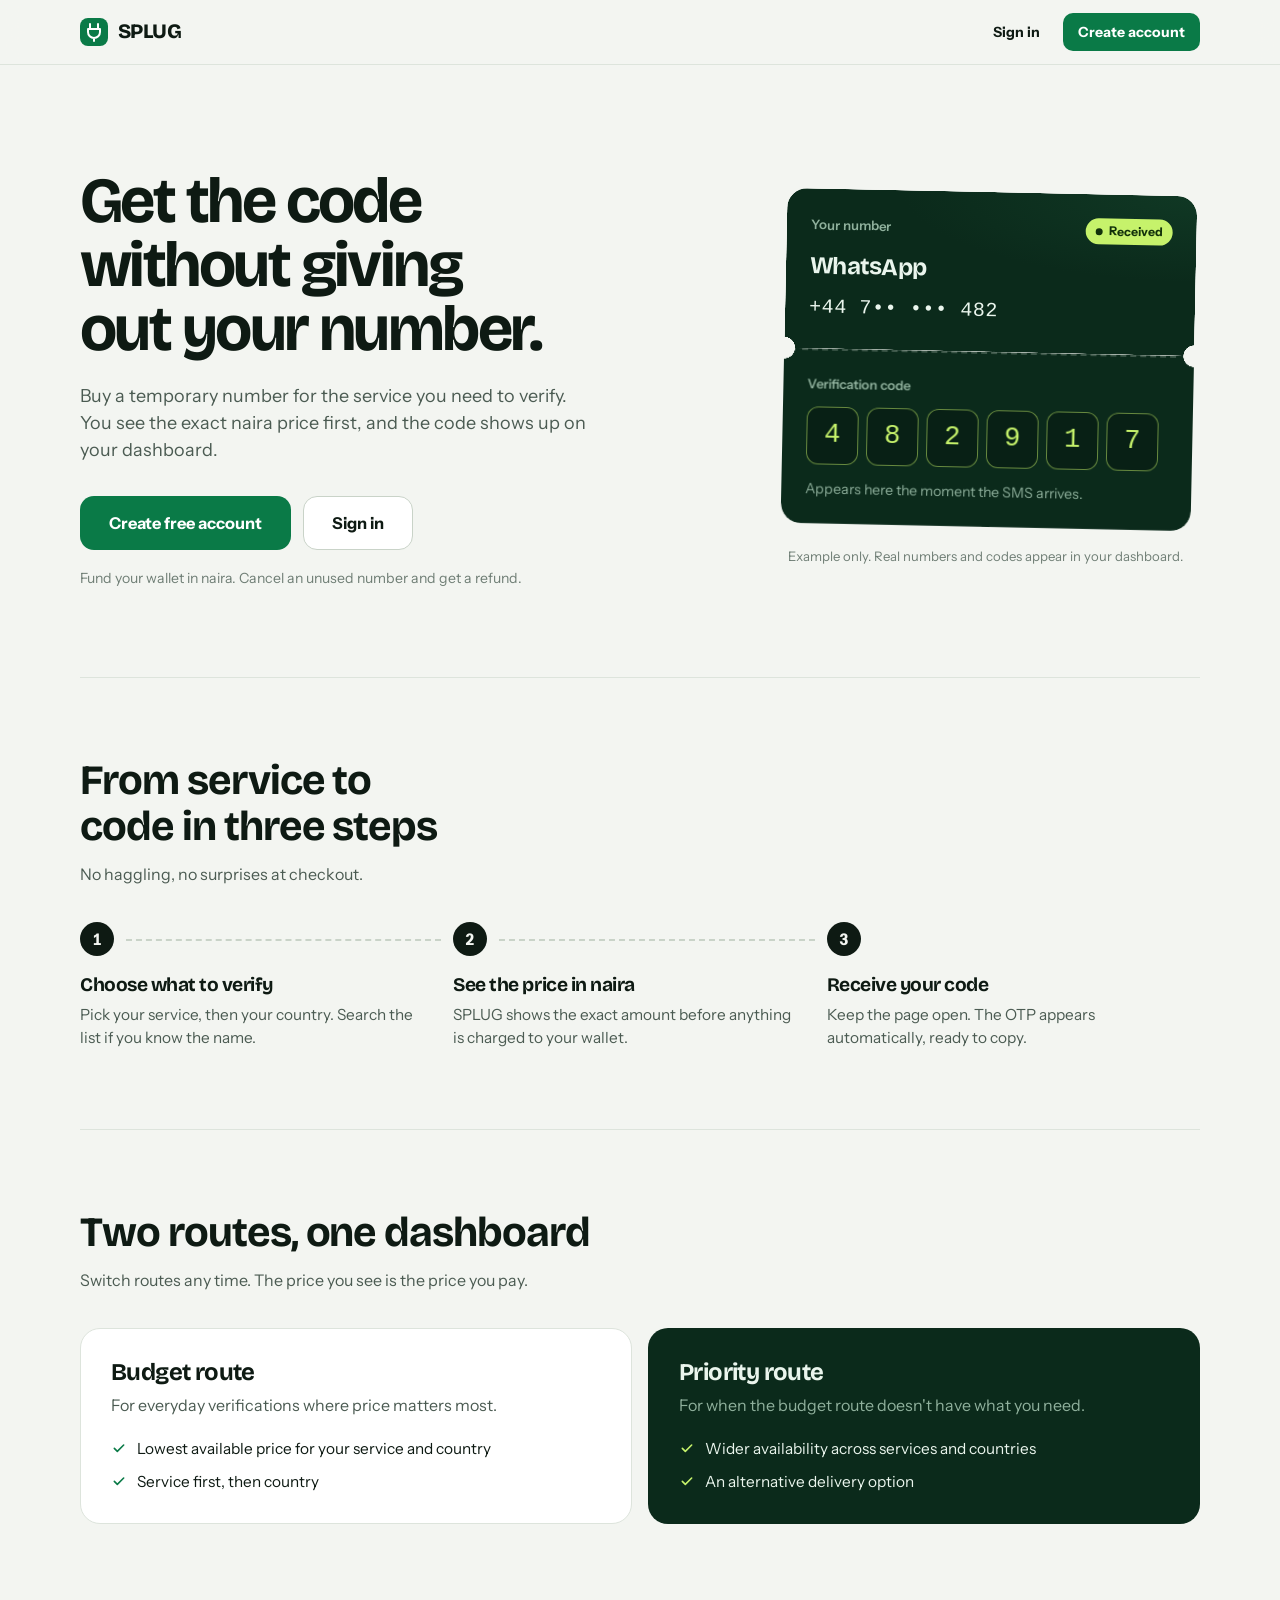
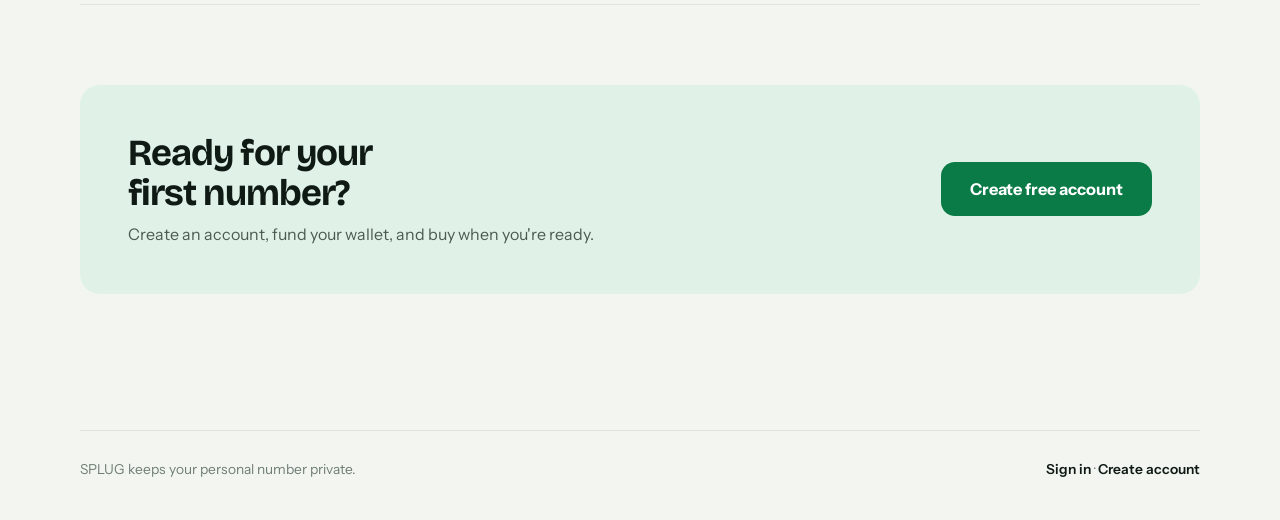
==== commit 14f644fd: "Add files via upload" ====
--- a/index.html
+++ b/index.html
@@ -9,7 +9,7 @@
   <meta name="theme-color" content="#0A7A47" />
   <link rel="preconnect" href="https://fonts.googleapis.com" /><link rel="preconnect" href="https://fonts.gstatic.com" crossorigin />
   <link href="https://fonts.googleapis.com/css2?family=Bricolage+Grotesque:opsz,wght@12..96,600;12..96,700;12..96,800&family=DM+Mono:wght@400;500&family=Instrument+Sans:wght@400;500;600;700&display=swap" rel="stylesheet" />
-  <link rel="stylesheet" href="/assets/css/style.css" />
+  <link rel="stylesheet" href="/assets/css/style.css?v=4" />
 </head>
 <body>
   <header class="topbar"></header>
@@ -95,7 +95,7 @@
     <span>SPLUG keeps your personal number private.</span>
     <span><a href="/login.html">Sign in</a> · <a href="/register.html">Create account</a></span>
   </footer>
-  <script src="/assets/js/common.js"></script>
+  <script src="/assets/js/common.js?v=4"></script>
   <script>mountHeader('public');</script>
 </body>
 </html>
--- a/assets/css/style.css
+++ b/assets/css/style.css
@@ -1,130 +1,467 @@
+/* SPLUG — design system
+   Palette: naira green + paper, with a deep-green "ticket" as the one memorable object.
+   Type: Bricolage Grotesque (display), Instrument Sans (UI), DM Mono (numbers, codes). */
+
 :root {
-  --bg: #070b18;
-  --bg-soft: #0d1428;
-  --surface: #111a31;
-  --surface-2: #17223e;
-  --border: rgba(141, 162, 214, .18);
-  --text: #f5f7ff;
-  --muted: #94a2c5;
-  --primary: #6d7cff;
-  --primary-2: #a15bff;
-  --cyan: #47d7e9;
-  --success: #31d59a;
-  --danger: #ff6680;
-  --warn: #ffc85b;
-  --shadow: 0 24px 70px rgba(0, 0, 0, .28);
-  --radius: 22px;
-}
-
-* { margin: 0; padding: 0; box-sizing: border-box; }
-html { background: var(--bg); }
+  --bg: #F3F5F1;
+  --glass: rgba(243, 245, 241, .84);
+  --surface: #FFFFFF;
+  --surface-2: #F7F9F6;
+  --ink: #0E1A13;
+  --ink-2: #4B5B52;
+  --ink-3: #6F7E75;
+  --line: #DDE4DC;
+  --line-2: #C9D3C8;
+
+  --brand: #0A7A47;
+  --brand-ink: #FFFFFF;
+  --brand-soft: #E0F2E7;
+  --ok: #0A7A47;
+  --ok-bg: #E0F2E7;
+  --amber: #8A5300;
+  --amber-bg: #FFF0CC;
+  --red: #B3261E;
+  --red-bg: #FDE8E6;
+
+  --ticket: #0B2A1B;
+  --ticket-2: #103824;
+  --ticket-ink: #EAF5ED;
+  --ticket-dim: #8FB09C;
+  --ticket-line: rgba(234, 245, 237, .22);
+  --lime: #C6F26B;
+
+  --shadow-ticket: 0 28px 60px -28px rgba(8, 51, 31, .55);
+  --focus: 0 0 0 3px rgba(10, 122, 71, .28);
+
+  --r-sm: 10px;
+  --r-md: 14px;
+  --r-lg: 20px;
+
+  --font-display: "Bricolage Grotesque", "Instrument Sans", ui-sans-serif, system-ui, sans-serif;
+  --font-ui: "Instrument Sans", ui-sans-serif, system-ui, -apple-system, "Segoe UI", Roboto, sans-serif;
+  --font-mono: "DM Mono", ui-monospace, "SF Mono", Menlo, Consolas, monospace;
+
+  color-scheme: light;
+}
+
+@media (prefers-color-scheme: dark) {
+  :root {
+    --bg: #0A110D;
+    --glass: rgba(10, 17, 13, .84);
+    --surface: #111B15;
+    --surface-2: #16231B;
+    --ink: #EAF3EC;
+    --ink-2: #A3B5A9;
+    --ink-3: #7E9085;
+    --line: #1F2E25;
+    --line-2: #2C4034;
+
+    --brand: #3DD68C;
+    --brand-ink: #04150C;
+    --brand-soft: #12301F;
+    --ok: #3DD68C;
+    --ok-bg: #12301F;
+    --amber: #F5C25B;
+    --amber-bg: #2E2410;
+    --red: #FF8A80;
+    --red-bg: #34171A;
+
+    --ticket: #15402A;
+    --ticket-2: #1B4F34;
+    --shadow-ticket: 0 28px 60px -28px rgba(0, 0, 0, .8);
+    --focus: 0 0 0 3px rgba(61, 214, 140, .32);
+    color-scheme: dark;
+  }
+}
+
+/* ---------- Base ---------- */
+*, *::before, *::after { box-sizing: border-box; }
+* { margin: 0; padding: 0; }
+[hidden] { display: none !important; }
+html { background: var(--bg); -webkit-text-size-adjust: 100%; scroll-padding-top: 90px; }
 body {
-  font-family: Inter, ui-sans-serif, system-ui, -apple-system, BlinkMacSystemFont, "Segoe UI", sans-serif;
-  color: var(--text); min-height: 100vh; padding-bottom: 112px;
-  background: radial-gradient(900px 500px at 90% -10%, rgba(109,124,255,.22), transparent 65%),
-              radial-gradient(700px 500px at -10% 30%, rgba(71,215,233,.07), transparent 60%), var(--bg);
-}
-a { color: var(--primary); text-decoration: none; }
-button, input, select { font: inherit; }
-h1, h2, h3 { letter-spacing: -.035em; }
-
-/* Shared header */
+  min-height: 100vh;
+  min-height: 100dvh;
+  font-family: var(--font-ui);
+  font-size: 16px;
+  line-height: 1.5;
+  color: var(--ink);
+  background: var(--bg);
+  -webkit-font-smoothing: antialiased;
+  font-variant-numeric: tabular-nums;
+}
+h1, h2, h3 { font-family: var(--font-display); font-weight: 700; letter-spacing: -.025em; line-height: 1.1; text-wrap: balance; }
+p { text-wrap: pretty; }
+a { color: var(--brand); text-decoration: none; font-weight: 600; }
+a:hover { text-decoration: underline; text-underline-offset: 3px; }
+button, input, select, textarea { font: inherit; color: inherit; }
+button { cursor: pointer; }
+svg { display: block; flex: none; }
+:focus-visible { outline: none; box-shadow: var(--focus); border-radius: var(--r-sm); }
+.sr-only { position: absolute; width: 1px; height: 1px; overflow: hidden; clip: rect(0 0 0 0); white-space: nowrap; }
+.mono { font-family: var(--font-mono); letter-spacing: .02em; }
+.muted { color: var(--ink-2); }
+.small { font-size: .84rem; }
+
+.container { width: min(1120px, calc(100% - 32px)); margin: 0 auto; padding: 8px 0 56px; }
+.icon { width: 20px; height: 20px; }
+.icon-sm { width: 16px; height: 16px; }
+
+/* ---------- Header ---------- */
 .topbar {
-  width: min(1080px, calc(100% - 32px)); margin: 0 auto; padding: 22px 0 18px;
-  display: flex; align-items: center; justify-content: space-between; gap: 18px;
-}
-.brand { display: inline-flex; align-items: center; gap: 9px; color: var(--text); font-weight: 900; letter-spacing: -.04em; font-size: 1.28rem; }
-.brand-mark { color: var(--cyan); font-size: 1.35rem; }
-.brand span { color: var(--primary); }
-.header-right { display: flex; align-items: center; gap: 12px; }
-.header-nav { display: flex; align-items: center; gap: 5px; }
-.header-nav a { color: var(--muted); padding: 8px 10px; border-radius: 10px; font-size: .78rem; font-weight: 750; }
-.header-nav a:hover, .header-nav a.active { color: var(--text); background: rgba(109,124,255,.13); }
-.balance-chip { padding: 9px 13px; border: 1px solid var(--border); border-radius: 999px; background: rgba(23,34,62,.82); color: var(--text); font-weight: 800; font-size: .82rem; white-space: nowrap; }
-@media (max-width: 640px) { .header-nav { display: none; } .topbar { width: min(100% - 28px, 1080px); } }
-
-.container { width: min(1080px, calc(100% - 32px)); margin: 0 auto; padding: 14px 0 32px; }
-.card { background: linear-gradient(145deg, rgba(17,26,49,.96), rgba(13,20,40,.96)); border: 1px solid var(--border); border-radius: var(--radius); padding: 24px; margin-bottom: 18px; box-shadow: var(--shadow); }
-.grid-2 { display: grid; grid-template-columns: 1fr 1fr; gap: 16px; }
-.center { text-align: center; }
-.muted { color: var(--muted); font-size: .9rem; line-height: 1.55; }
-.small { font-size: .78rem; }
-.eyebrow { color: var(--cyan); font-size: .7rem; font-weight: 850; letter-spacing: .14em; text-transform: uppercase; }
-.page-heading { margin: 12px 0 24px; }
-.page-heading h1 { font-size: clamp(1.8rem, 4vw, 2.7rem); margin-top: 5px; }
-.page-heading p { max-width: 650px; margin-top: 9px; }
-
-label { display: block; color: var(--muted); font-size: .78rem; font-weight: 750; letter-spacing: .01em; }
-input, select { width: 100%; margin-top: 8px; padding: 13px 14px; color: var(--text); background: var(--bg-soft); border: 1px solid var(--border); border-radius: 13px; outline: none; }
-input:focus, select:focus { border-color: var(--primary); box-shadow: 0 0 0 4px rgba(109,124,255,.12); }
-select:disabled { opacity: .5; cursor: not-allowed; }
-.btn { display: inline-flex; align-items: center; justify-content: center; gap: 8px; width: 100%; border: 0; border-radius: 13px; padding: 13px 18px; cursor: pointer; color: var(--text); font-weight: 850; transition: transform .15s, opacity .2s, border-color .2s; }
-.btn:hover { transform: translateY(-1px); }
-.btn:active { transform: translateY(0); }
-.btn:disabled { opacity: .55; cursor: wait; transform: none; }
-.btn-primary { background: linear-gradient(135deg, var(--primary), var(--primary-2)); box-shadow: 0 12px 28px rgba(109,124,255,.22); }
-.btn-ghost { background: rgba(23,34,62,.9); border: 1px solid var(--border); }
-.btn-danger { background: transparent; border: 1px solid rgba(255,102,128,.65); color: var(--danger); }
-.btn-sm { width: auto; padding: 10px 14px; font-size: .82rem; }
-
-/* Landing/auth */
-.hero { padding: clamp(34px, 8vw, 80px) 4px 34px; max-width: 760px; }
-.hero h1 { font-size: clamp(2.2rem, 7vw, 4.6rem); line-height: .98; max-width: 720px; }
-.hero p { max-width: 600px; margin: 20px 0 28px; color: var(--muted); font-size: 1.05rem; line-height: 1.6; }
+  position: sticky; top: 0; z-index: 40;
+  background: var(--glass);
+  -webkit-backdrop-filter: saturate(1.4) blur(14px); backdrop-filter: saturate(1.4) blur(14px);
+  border-bottom: 1px solid var(--line);
+}
+.topbar-inner {
+  width: min(1120px, calc(100% - 32px)); margin: 0 auto; height: 64px;
+  display: flex; align-items: center; justify-content: space-between; gap: 16px;
+}
+.brand { display: inline-flex; align-items: center; gap: 10px; color: var(--ink); font-family: var(--font-display); font-weight: 800; font-size: 1.28rem; letter-spacing: -.03em; }
+.brand:hover { text-decoration: none; }
+.brand svg { width: 28px; height: 28px; color: var(--brand); }
+.nav { display: flex; gap: 4px; margin-right: auto; margin-left: 28px; }
+.nav a { display: inline-flex; align-items: center; gap: 8px; padding: 8px 14px; border-radius: 999px; color: var(--ink-2); font-size: .92rem; font-weight: 600; }
+.nav a:hover { color: var(--ink); background: var(--surface); text-decoration: none; }
+.nav a[aria-current="page"] { color: var(--ink); background: var(--surface); box-shadow: inset 0 0 0 1px var(--line); }
+.header-actions { display: flex; align-items: center; gap: 8px; }
+.balance-chip {
+  display: inline-flex; align-items: center; gap: 8px; height: 38px; padding: 0 14px;
+  background: var(--surface); border: 1px solid var(--line); border-radius: 999px;
+  color: var(--ink); font-size: .9rem; font-weight: 700; white-space: nowrap;
+}
+.balance-chip:hover { text-decoration: none; border-color: var(--line-2); }
+.balance-chip svg { color: var(--brand); }
+.icon-btn { display: inline-grid; place-items: center; width: 38px; height: 38px; background: transparent; border: 1px solid var(--line); border-radius: 999px; color: var(--ink-2); }
+.icon-btn:hover { color: var(--ink); background: var(--surface); }
+
+/* ---------- Mobile tab bar ---------- */
+.tabbar {
+  position: fixed; z-index: 45; left: 0; right: 0; bottom: 0;
+  display: none; grid-template-columns: repeat(3, 1fr);
+  padding: 6px 10px calc(6px + env(safe-area-inset-bottom));
+  background: var(--glass); -webkit-backdrop-filter: saturate(1.4) blur(16px); backdrop-filter: saturate(1.4) blur(16px);
+  border-top: 1px solid var(--line);
+}
+.tabbar a { display: flex; flex-direction: column; align-items: center; gap: 2px; padding: 7px 4px; border-radius: var(--r-md); color: var(--ink-3); font-size: .72rem; font-weight: 700; }
+.tabbar a:hover { text-decoration: none; }
+.tabbar a[aria-current="page"] { color: var(--brand); background: var(--brand-soft); }
+
+/* ---------- Buttons ---------- */
+.btn {
+  display: inline-flex; align-items: center; justify-content: center; gap: 8px;
+  min-height: 46px; padding: 0 20px; border: 1px solid transparent; border-radius: var(--r-md);
+  font-weight: 700; font-size: .96rem; line-height: 1; white-space: nowrap;
+  transition: background-color .15s, border-color .15s, transform .1s, opacity .15s;
+}
+.btn:hover { text-decoration: none; }
+.btn:active:not(:disabled) { transform: translateY(1px); }
+.btn:disabled { opacity: .5; cursor: not-allowed; }
+.btn.is-loading { cursor: progress; opacity: .8; }
+.btn-primary { background: var(--brand); color: var(--brand-ink); }
+.btn-primary:hover:not(:disabled) { filter: brightness(1.08); }
+.btn-secondary { background: var(--surface); color: var(--ink); border-color: var(--line-2); }
+.btn-secondary:hover:not(:disabled) { border-color: var(--ink-3); }
+.btn-quiet { background: transparent; color: var(--ink); }
+.btn-quiet:hover:not(:disabled) { background: var(--surface); }
+.btn-danger { background: transparent; color: var(--red); border-color: var(--red); }
+.btn-danger:hover:not(:disabled) { background: var(--red-bg); }
+.btn-sm { min-height: 38px; padding: 0 14px; font-size: .88rem; border-radius: var(--r-sm); }
+.btn-lg { min-height: 54px; padding: 0 28px; font-size: 1.02rem; }
+.btn-block { width: 100%; }
+
+/* ---------- Forms ---------- */
+.field { display: block; margin-bottom: 16px; }
+.field > .label, .field > label { display: block; margin-bottom: 7px; font-size: .88rem; font-weight: 650; color: var(--ink); }
+.field .opt { color: var(--ink-3); font-weight: 500; }
+.input {
+  width: 100%; min-height: 48px; padding: 0 14px;
+  background: var(--surface); border: 1px solid var(--line-2); border-radius: var(--r-md);
+  color: var(--ink); outline: none; transition: border-color .15s, box-shadow .15s;
+}
+.input::placeholder { color: var(--ink-3); }
+.input:hover { border-color: var(--ink-3); }
+.input:focus { border-color: var(--brand); box-shadow: var(--focus); }
+.input-wrap { position: relative; }
+.input-wrap .input { padding-right: 52px; }
+.input-wrap .suffix { position: absolute; right: 4px; top: 4px; bottom: 4px; width: 40px; display: grid; place-items: center; background: transparent; border: 0; border-radius: var(--r-sm); color: var(--ink-3); }
+.input-wrap .suffix:hover { color: var(--ink); background: var(--surface-2); }
+.input-money { position: relative; }
+.input-money::before { content: "₦"; position: absolute; left: 14px; top: 50%; transform: translateY(-50%); color: var(--ink-3); font-weight: 700; pointer-events: none; }
+.input-money .input { padding-left: 34px; font-weight: 650; }
+.hint { margin-top: 7px; color: var(--ink-3); font-size: .82rem; }
+.form-error { display: flex; gap: 10px; align-items: flex-start; margin-bottom: 16px; padding: 12px 14px; background: var(--red-bg); color: var(--red); border-radius: var(--r-md); font-size: .9rem; font-weight: 600; }
+.row-2 { display: grid; grid-template-columns: 1fr 1fr; gap: 12px; }
+
+.chips { display: flex; flex-wrap: wrap; gap: 8px; margin: -4px 0 16px; }
+.chip { min-height: 36px; padding: 0 14px; background: var(--surface); border: 1px solid var(--line-2); border-radius: 999px; font-size: .86rem; font-weight: 650; color: var(--ink); transition: border-color .15s, background-color .15s; }
+.chip:hover { border-color: var(--brand); }
+.chip[aria-pressed="true"], .chip.active { background: var(--brand-soft); border-color: var(--brand); color: var(--brand); }
+
+/* ---------- Cards & page chrome ---------- */
+.card { background: var(--surface); border: 1px solid var(--line); border-radius: var(--r-lg); padding: 28px; }
+.card + .card { margin-top: 16px; }
+.page-head { padding: 36px 0 28px; }
+.page-head h1 { font-size: clamp(2rem, 4.5vw, 3rem); }
+.page-head p { margin-top: 10px; max-width: 56ch; color: var(--ink-2); }
+.card-head { display: flex; align-items: center; justify-content: space-between; gap: 12px; margin-bottom: 18px; }
+.card-head h2 { font-size: 1.25rem; }
+
+.badge { display: inline-flex; align-items: center; gap: 6px; padding: 4px 10px; border-radius: 999px; background: var(--amber-bg); color: var(--amber); font-size: .76rem; font-weight: 700; white-space: nowrap; }
+.badge.received, .badge.completed, .badge.success, .badge.done { background: var(--ok-bg); color: var(--ok); }
+.badge.cancelled, .badge.expired, .badge.failed, .badge.rejected { background: var(--red-bg); color: var(--red); }
+.badge.neutral { background: var(--surface-2); color: var(--ink-2); }
+
+/* ---------- Segmented control ---------- */
+.segmented { display: grid; grid-auto-flow: column; grid-auto-columns: 1fr; gap: 4px; padding: 4px; background: var(--surface-2); border: 1px solid var(--line); border-radius: var(--r-md); }
+.segmented button { min-height: 42px; padding: 0 14px; background: transparent; border: 0; border-radius: 10px; color: var(--ink-2); font-weight: 700; font-size: .92rem; transition: background-color .15s, color .15s; }
+.segmented button:hover { color: var(--ink); }
+.segmented button[aria-selected="true"], .segmented button[aria-checked="true"] { background: var(--surface); color: var(--ink); box-shadow: 0 0 0 1px var(--line-2), 0 1px 2px rgba(0, 0, 0, .06); }
+
+/* ---------- Dashboard ---------- */
+.dash-grid { display: grid; grid-template-columns: minmax(0, 1.1fr) minmax(0, .9fr); gap: 24px; align-items: start; }
+.side { position: sticky; top: 88px; }
+.step { padding-bottom: 24px; margin-bottom: 24px; border-bottom: 1px solid var(--line); }
+.step:last-of-type { border-bottom: 0; margin-bottom: 0; padding-bottom: 0; }
+.step-title { display: flex; align-items: center; gap: 12px; margin-bottom: 14px; font-family: var(--font-ui); font-size: 1rem; font-weight: 700; letter-spacing: -.01em; }
+.step-n { display: grid; place-items: center; width: 26px; height: 26px; border-radius: 50%; background: var(--ink); color: var(--bg); font-size: .8rem; font-weight: 700; }
+.step.is-done .step-n { background: var(--brand); color: var(--brand-ink); }
+.step.is-locked .step-title { color: var(--ink-3); }
+.step.is-locked .step-n { background: var(--line-2); color: var(--surface); }
+.step-value { margin-left: auto; max-width: 50%; overflow: hidden; text-overflow: ellipsis; white-space: nowrap; color: var(--brand); font-size: .88rem; font-weight: 650; }
+
+.routes { grid-template-columns: 1fr 1fr; }
+.route-opt { display: flex; flex-direction: column; align-items: flex-start; gap: 2px; min-height: 64px !important; padding: 10px 14px !important; text-align: left; }
+.route-opt strong { font-size: .95rem; }
+.route-opt small { font-size: .78rem; font-weight: 500; color: var(--ink-3); }
+
+/* picker */
+.picker { border: 1px solid var(--line-2); border-radius: var(--r-md); background: var(--surface); overflow: hidden; transition: border-color .15s, box-shadow .15s; }
+.picker:focus-within { border-color: var(--brand); box-shadow: var(--focus); }
+.picker.is-disabled { background: var(--surface-2); }
+.picker-search { display: flex; align-items: center; gap: 10px; padding: 0 14px; border-bottom: 1px solid var(--line); color: var(--ink-3); }
+.picker-search input { flex: 1; min-width: 0; height: 46px; background: transparent; border: 0; outline: none; box-shadow: none; }
+.picker-search input::placeholder { color: var(--ink-3); }
+.picker-list { max-height: 232px; overflow-y: auto; overscroll-behavior: contain; padding: 6px; list-style: none; }
+.picker-list li { list-style: none; }
+.picker-opt { display: flex; align-items: center; justify-content: space-between; gap: 10px; width: 100%; min-height: 42px; padding: 0 12px; background: transparent; border: 0; border-radius: var(--r-sm); text-align: left; font-weight: 550; }
+.picker-opt:hover, .picker-opt:focus-visible { background: var(--surface-2); box-shadow: none; }
+.picker-opt[aria-selected="true"] { background: var(--brand-soft); color: var(--brand); font-weight: 700; }
+.picker-note { padding: 18px 14px; color: var(--ink-3); font-size: .9rem; text-align: center; }
+.picker-more { padding: 8px 12px 10px; color: var(--ink-3); font-size: .8rem; }
+
+/* quote */
+.quote { display: flex; align-items: center; justify-content: space-between; gap: 16px; margin-top: 24px; padding: 18px 20px; background: var(--brand-soft); border-radius: var(--r-md); }
+.quote-label { font-size: .84rem; font-weight: 650; color: var(--ink-2); }
+.quote-price { font-family: var(--font-display); font-size: 2rem; font-weight: 800; letter-spacing: -.03em; color: var(--brand); line-height: 1.1; }
+.quote-note { font-size: .8rem; color: var(--ink-2); }
+.quote.is-empty { background: var(--surface-2); }
+.quote.is-empty .quote-price { color: var(--ink-3); }
+
+/* ---------- The ticket ---------- */
+.ticket { filter: drop-shadow(var(--shadow-ticket)); color: var(--ticket-ink); }
+.ticket-top, .ticket-bottom { position: relative; background: var(--ticket); padding: 24px 24px; }
+.ticket-top {
+  border-radius: var(--r-lg) var(--r-lg) 0 0; padding-bottom: 26px;
+  background-image: radial-gradient(120% 90% at 100% 0%, var(--ticket-2), transparent 60%);
+  -webkit-mask: radial-gradient(circle 11px at 0 100%, #0000 97%, #000) left / 51% 100% no-repeat, radial-gradient(circle 11px at 100% 100%, #0000 97%, #000) right / 51% 100% no-repeat;
+          mask: radial-gradient(circle 11px at 0 100%, #0000 97%, #000) left / 51% 100% no-repeat, radial-gradient(circle 11px at 100% 100%, #0000 97%, #000) right / 51% 100% no-repeat;
+}
+.ticket-bottom {
+  border-radius: 0 0 var(--r-lg) var(--r-lg); padding-top: 26px;
+  -webkit-mask: radial-gradient(circle 11px at 0 0, #0000 97%, #000) left / 51% 100% no-repeat, radial-gradient(circle 11px at 100% 0, #0000 97%, #000) right / 51% 100% no-repeat;
+          mask: radial-gradient(circle 11px at 0 0, #0000 97%, #000) left / 51% 100% no-repeat, radial-gradient(circle 11px at 100% 0, #0000 97%, #000) right / 51% 100% no-repeat;
+}
+.ticket-bottom::before { content: ""; position: absolute; left: 18px; right: 18px; top: 0; border-top: 2px dashed var(--ticket-line); }
+.ticket-label { color: var(--ticket-dim); font-size: .82rem; font-weight: 600; }
+.ticket-meta { display: flex; align-items: center; justify-content: space-between; gap: 10px; margin-bottom: 14px; }
+.ticket-service { font-family: var(--font-display); font-size: 1.5rem; font-weight: 700; letter-spacing: -.02em; line-height: 1.15; min-height: 1.15em; }
+.ticket-number { display: flex; align-items: center; justify-content: space-between; gap: 10px; margin-top: 12px; }
+.ticket-number .num { font-family: var(--font-mono); font-size: 1.25rem; letter-spacing: .03em; overflow-wrap: anywhere; }
+.ticket .badge { background: rgba(234, 245, 237, .12); color: var(--ticket-ink); }
+.ticket .badge.received { background: var(--lime); color: #12310A; }
+.ticket .badge.cancelled, .ticket .badge.expired { background: rgba(255, 138, 128, .2); color: #FFB4AC; }
+.ticket .badge .dot { width: 7px; height: 7px; border-radius: 50%; background: currentColor; }
+.ticket[data-state="pending"] .badge .dot { animation: pulse 1.4s ease-in-out infinite; }
+.chip-btn { display: inline-flex; align-items: center; gap: 6px; min-height: 34px; padding: 0 12px; background: rgba(234, 245, 237, .1); border: 1px solid var(--ticket-line); border-radius: 999px; color: var(--ticket-ink); font-size: .8rem; font-weight: 650; white-space: nowrap; }
+.chip-btn:hover:not(:disabled) { background: rgba(234, 245, 237, .18); }
+.chip-btn:disabled { opacity: .4; cursor: not-allowed; }
+.otp { display: flex; gap: 8px; margin: 12px 0 14px; min-height: 58px; }
+.otp span { flex: 1; max-width: 52px; display: grid; place-items: center; height: 58px; border-radius: 12px; background: rgba(0, 0, 0, .22); border: 1px solid var(--ticket-line); font-family: var(--font-mono); font-size: 1.7rem; font-weight: 500; color: var(--ticket-dim); }
+.ticket[data-state="received"] .otp span { color: var(--lime); border-color: rgba(198, 242, 107, .5); }
+.ticket-note { color: var(--ticket-dim); font-size: .88rem; }
+.ticket-actions { display: flex; flex-wrap: wrap; gap: 8px; margin-top: 16px; }
+.ticket-actions .btn-ticket-danger { background: transparent; border: 1px solid rgba(255, 138, 128, .5); color: #FFB4AC; }
+.ticket-actions .btn-ticket-danger:hover:not(:disabled) { background: rgba(255, 138, 128, .12); }
+.side-note { margin-top: 18px; padding: 0 6px; color: var(--ink-3); font-size: .84rem; }
+
+@keyframes pulse { 0%, 100% { opacity: 1; } 50% { opacity: .25; } }
+
+/* ---------- Lists (history, ledger) ---------- */
+.list { list-style: none; }
+.row { display: grid; grid-template-columns: minmax(0, 1fr) auto auto; align-items: center; gap: 16px; padding: 16px 0; border-bottom: 1px solid var(--line); }
+.row:first-child { padding-top: 0; }
+.row:last-child { border-bottom: 0; padding-bottom: 0; }
+.row-title { font-weight: 650; overflow-wrap: anywhere; }
+.row-title .sep { color: var(--ink-3); font-weight: 500; }
+.row-sub { margin-top: 2px; color: var(--ink-3); font-size: .84rem; overflow-wrap: anywhere; }
+.row-end { text-align: right; display: flex; flex-direction: column; align-items: flex-end; gap: 4px; }
+.row-end .amount { font-weight: 700; }
+.amount.pos { color: var(--ok); }
+.amount.neg { color: var(--ink); }
+.otp-pill { min-width: 76px; padding: 6px 10px; text-align: center; background: var(--surface-2); border: 1px dashed var(--line-2); border-radius: var(--r-sm); font-family: var(--font-mono); font-weight: 500; letter-spacing: .1em; color: var(--ink-3); }
+.otp-pill.has-code { background: var(--ok-bg); border-style: solid; border-color: transparent; color: var(--ok); font-weight: 700; }
+.txn { grid-template-columns: 40px minmax(0, 1fr) auto; }
+.txn-ico { display: grid; place-items: center; width: 40px; height: 40px; border-radius: 50%; background: var(--surface-2); color: var(--ink-2); }
+.txn-ico.in { background: var(--ok-bg); color: var(--ok); }
+.copy-inline { display: inline-flex; align-items: center; gap: 4px; background: none; border: 0; padding: 0; color: inherit; font-family: var(--font-mono); font-size: inherit; cursor: pointer; }
+.copy-inline:hover { color: var(--brand); }
+.otp-pill.copy-inline { display: inline-block; padding: 6px 10px; border-radius: var(--r-sm); }
+
+.empty { padding: 36px 12px; text-align: center; }
+.empty-ico { display: grid; place-items: center; width: 52px; height: 52px; margin: 0 auto 14px; border-radius: 50%; background: var(--surface-2); color: var(--ink-3); }
+.empty h3 { font-size: 1.1rem; margin-bottom: 6px; }
+.empty p { color: var(--ink-2); font-size: .92rem; margin-bottom: 16px; }
+
+.skeleton { display: grid; gap: 14px; }
+.skeleton i { display: block; height: 52px; border-radius: var(--r-md); background: linear-gradient(90deg, var(--surface-2) 25%, var(--line) 50%, var(--surface-2) 75%); background-size: 200% 100%; animation: shimmer 1.4s linear infinite; }
+@keyframes shimmer { to { background-position: -200% 0; } }
+
+.filters { display: flex; flex-wrap: wrap; gap: 8px; margin-bottom: 18px; }
+.tabs { display: inline-grid; grid-auto-flow: column; gap: 4px; padding: 4px; margin-bottom: 18px; background: var(--surface-2); border: 1px solid var(--line); border-radius: var(--r-md); }
+.tabs button { min-height: 40px; padding: 0 22px; background: transparent; border: 0; border-radius: 10px; color: var(--ink-2); font-weight: 700; }
+.tabs button[aria-selected="true"] { background: var(--surface); color: var(--ink); box-shadow: 0 0 0 1px var(--line-2); }
+
+/* ---------- Wallet ---------- */
+.wallet-grid { display: grid; grid-template-columns: minmax(0, .9fr) minmax(0, 1.1fr); gap: 24px; align-items: start; }
+.balance-card { position: relative; padding: 28px; border-radius: var(--r-lg); background: var(--ticket); background-image: radial-gradient(110% 120% at 100% 0%, var(--ticket-2), transparent 62%); color: var(--ticket-ink); margin-bottom: 16px; overflow: hidden; }
+.balance-card .ticket-label { display: block; }
+.balance-amount { margin-top: 8px; font-family: var(--font-display); font-size: clamp(2.4rem, 7vw, 3.2rem); font-weight: 800; letter-spacing: -.035em; line-height: 1.05; }
+.balance-card p { margin-top: 10px; color: var(--ticket-dim); font-size: .88rem; }
+.pane { margin-top: 20px; }
+
+/* ---------- Dialog ---------- */
+dialog.dlg { margin: auto; width: min(440px, calc(100% - 32px)); padding: 0; background: var(--surface); color: var(--ink); border: 1px solid var(--line); border-radius: var(--r-lg); box-shadow: 0 40px 90px -30px rgba(0, 0, 0, .55); }
+dialog.dlg::backdrop { background: rgba(6, 14, 9, .55); -webkit-backdrop-filter: blur(3px); backdrop-filter: blur(3px); }
+dialog.dlg[open] { animation: dlg-in .18s ease-out; }
+.dlg-body { padding: 26px 26px 8px; }
+.dlg-body h2 { font-size: 1.4rem; margin-bottom: 14px; }
+.dlg-rows { margin: 4px 0 12px; border: 1px solid var(--line); border-radius: var(--r-md); }
+.dlg-rows div { display: flex; justify-content: space-between; gap: 16px; padding: 12px 14px; border-bottom: 1px solid var(--line); font-size: .92rem; }
+.dlg-rows div:last-child { border-bottom: 0; }
+.dlg-rows dt { color: var(--ink-2); }
+.dlg-rows dd { font-weight: 700; text-align: right; overflow-wrap: anywhere; }
+.dlg-warn { margin-bottom: 8px; padding: 10px 14px; background: var(--amber-bg); color: var(--amber); border-radius: var(--r-md); font-size: .88rem; font-weight: 600; }
+.dlg-actions { display: flex; gap: 10px; padding: 16px 26px 26px; }
+.dlg-actions .btn { flex: 1; }
+@keyframes dlg-in { from { opacity: 0; transform: translateY(10px) scale(.98); } }
+
+/* ---------- Toast ---------- */
+.toast { position: fixed; z-index: 100; left: 50%; bottom: 28px; max-width: min(92vw, 460px); padding: 13px 18px; background: var(--ink); color: var(--bg); border-radius: var(--r-md); font-size: .92rem; font-weight: 600; opacity: 0; pointer-events: none; transform: translate(-50%, 12px); transition: opacity .2s, transform .2s; box-shadow: 0 18px 40px -16px rgba(0, 0, 0, .5); }
+.toast.show { opacity: 1; transform: translate(-50%, 0); }
+.toast.error { background: var(--red); color: #fff; }
+
+/* ---------- Landing ---------- */
+.hero { display: grid; grid-template-columns: minmax(0, 1.05fr) minmax(0, .95fr); gap: 56px; align-items: center; padding: clamp(40px, 8vw, 96px) 0 clamp(48px, 8vw, 88px); }
+.hero h1 { font-size: clamp(2.4rem, 5.4vw, 4rem); line-height: 1; letter-spacing: -.04em; }
+.hero p.lead { margin: 22px 0 32px; max-width: 46ch; font-size: 1.125rem; color: var(--ink-2); }
 .cta-row { display: flex; flex-wrap: wrap; gap: 12px; }
-.cta-row .btn { width: auto; min-width: 150px; }
-.features { display: grid; grid-template-columns: repeat(3, 1fr); gap: 14px; }
-.feature { min-height: 180px; background: rgba(17,26,49,.72); border: 1px solid var(--border); border-radius: 18px; padding: 20px; }
-.feature .icon { color: var(--cyan); font-size: 1.5rem; }
-.feature h3 { margin: 16px 0 7px; font-size: 1rem; }
-.feature p { color: var(--muted); font-size: .84rem; line-height: 1.55; }
-.auth-card { max-width: 450px; margin: 42px auto; }
-.auth-card h1 { font-size: 1.65rem; margin: 8px 0; }
-@media (max-width: 700px) { .grid-2, .features { grid-template-columns: 1fr; } .card { padding: 19px; } }
-
-/* Dashboard */
-.dashboard-hero { display: flex; align-items: end; justify-content: space-between; gap: 20px; margin: 8px 0 22px; }
-.dashboard-hero h1 { font-size: clamp(1.8rem, 5vw, 3rem); margin-top: 7px; }
-.dashboard-hero p { margin-top: 10px; }
-.server-tabs { display: grid; grid-template-columns: 1fr 1fr; gap: 8px; padding: 6px; background: rgba(7,11,24,.7); border: 1px solid var(--border); border-radius: 16px; margin-bottom: 20px; }
-.server-tab { appearance: none; -webkit-appearance: none; display: flex; align-items: center; gap: 10px; width: 100%; min-width: 0; text-align: left; padding: 14px; color: var(--muted); background: transparent; border: 0; border-radius: 12px; cursor: pointer; font: inherit; }
-.server-tab strong { display: block; color: inherit; font-size: .92rem; }
-.server-tab small { display: block; margin-top: 3px; font-size: .72rem; opacity: .78; }
-.server-tab.active { color: var(--text); background: linear-gradient(135deg, rgba(109,124,255,.24), rgba(161,91,255,.19)); box-shadow: inset 0 0 0 1px rgba(109,124,255,.25); }
-.server-icon { display: grid; place-items: center; width: 34px; height: 34px; border-radius: 10px; background: rgba(71,215,233,.12); color: var(--cyan); font-weight: 900; }
-.selection-head { display: flex; align-items: start; justify-content: space-between; gap: 16px; margin-bottom: 18px; }
-.selection-head h2 { font-size: 1.25rem; }
-.provider-pill { padding: 7px 10px; color: var(--cyan); border: 1px solid rgba(71,215,233,.24); border-radius: 999px; font-size: .7rem; font-weight: 850; white-space: nowrap; }
-.price-card { display: flex; align-items: center; justify-content: space-between; gap: 16px; margin-top: 18px; padding: 16px; border: 1px solid rgba(49,213,154,.25); border-radius: 16px; background: rgba(49,213,154,.07); }
-.price-card strong { display: block; color: var(--success); font-size: 1.5rem; margin-top: 3px; }
-.price-card .btn { width: auto; }
-.order-head { display: flex; align-items: center; justify-content: space-between; gap: 14px; margin-bottom: 14px; }
-.number-box, .otp-box { display: flex; align-items: center; justify-content: space-between; gap: 12px; background: var(--bg-soft); border: 1px dashed var(--border); border-radius: 14px; padding: 15px; margin: 10px 0; }
-.number-box span { font-size: 1.15rem; font-weight: 850; letter-spacing: .05em; }
-.otp-box span { color: var(--success); font-size: 1.6rem; font-weight: 900; letter-spacing: .18em; }
-.number-box button, .otp-box button { color: var(--text); background: var(--surface-2); border: 1px solid var(--border); border-radius: 10px; padding: 8px 12px; cursor: pointer; font-size: .78rem; white-space: nowrap; }
-
-.badge { display: inline-block; padding: 5px 10px; border-radius: 999px; color: var(--warn); background: rgba(255,200,91,.13); font-size: .68rem; font-weight: 850; letter-spacing: .06em; text-transform: uppercase; }
-.badge.received, .badge.completed { color: var(--success); background: rgba(49,213,154,.13); }
-.badge.cancelled, .badge.expired { color: var(--danger); background: rgba(255,102,128,.13); }
-
-.list-row { display: flex; align-items: center; justify-content: space-between; gap: 14px; padding: 15px 0; border-bottom: 1px solid var(--border); }
-.list-row:last-child { border-bottom: 0; }
-.list-row .pos { color: var(--success); font-weight: 800; }
-.list-row .neg { color: var(--danger); font-weight: 800; }
-.otp-pill { min-width: 54px; padding: 5px 9px; text-align: center; color: var(--success); background: rgba(49,213,154,.12); border-radius: 8px; font-weight: 850; }
-.tabs { display: flex; gap: 8px; margin-bottom: 16px; }
-.tab { flex: 1; padding: 12px; color: var(--muted); background: var(--surface); border: 1px solid var(--border); border-radius: 12px; font-weight: 800; cursor: pointer; }
-.tab.active { color: var(--text); background: linear-gradient(135deg, var(--primary), var(--primary-2)); border-color: transparent; }
-
-/* Shared footer */
-.floating-footer { position: fixed; z-index: 50; bottom: 16px; left: 50%; transform: translateX(-50%); display: flex; gap: 5px; max-width: calc(100vw - 24px); padding: 7px; border: 1px solid var(--border); border-radius: 20px; background: rgba(13,20,40,.9); backdrop-filter: blur(18px); box-shadow: 0 18px 50px rgba(0,0,0,.45); }
-.footer-tab { display: flex; flex-direction: column; align-items: center; gap: 3px; min-width: 78px; padding: 8px 11px; color: var(--muted); background: transparent; border: 0; border-radius: 14px; cursor: pointer; font-size: .68rem; font-weight: 800; }
-.footer-tab .icon { font-size: 1.05rem; }
-.footer-tab.active { color: var(--text); background: linear-gradient(135deg, var(--primary), var(--primary-2)); }
-.site-footer { width: min(1080px, calc(100% - 32px)); margin: 22px auto 0; padding: 20px 0; color: var(--muted); border-top: 1px solid var(--border); font-size: .78rem; }
-.site-footer a { color: var(--text); font-weight: 750; }
-@media (max-width: 470px) { .footer-tab { min-width: 64px; padding-inline: 7px; } .price-card { align-items: stretch; flex-direction: column; } .price-card .btn { width: 100%; } }
-.toast { position: fixed; z-index: 100; bottom: 102px; left: 50%; max-width: min(92vw, 480px); padding: 13px 17px; color: var(--text); background: var(--surface-2); border: 1px solid var(--border); border-radius: 13px; opacity: 0; pointer-events: none; transform: translate(-50%, 16px); transition: opacity .25s, transform .25s; box-shadow: var(--shadow); }
-.toast.show { opacity: 1; transform: translate(-50%, 0); }
-.toast.error { color: #ffc1ca; border-color: rgba(255,102,128,.65); }
+.hero-note { margin-top: 18px; color: var(--ink-3); font-size: .88rem; }
+.hero .ticket { max-width: 410px; margin-left: auto; margin-right: 6px; transform: rotate(1.2deg); }
+.example-tag { margin-top: 20px; max-width: 420px; margin-left: auto; padding-left: 8px; color: var(--ink-3); font-size: .82rem; }
+.hero .otp span { opacity: 0; animation: digit-in .35s ease-out forwards; }
+.hero .otp span:nth-child(1) { animation-delay: .5s; } .hero .otp span:nth-child(2) { animation-delay: .75s; }
+.hero .otp span:nth-child(3) { animation-delay: 1s; }  .hero .otp span:nth-child(4) { animation-delay: 1.25s; }
+.hero .otp span:nth-child(5) { animation-delay: 1.5s; } .hero .otp span:nth-child(6) { animation-delay: 1.75s; }
+@keyframes digit-in { from { opacity: 0; transform: translateY(6px); } to { opacity: 1; transform: none; } }
+
+.section { padding: clamp(44px, 7vw, 80px) 0; border-top: 1px solid var(--line); }
+.section-head { max-width: 640px; margin-bottom: 36px; }
+.section-head h2 { font-size: clamp(1.8rem, 4vw, 2.6rem); }
+.section-head p { margin-top: 12px; color: var(--ink-2); }
+.steps { display: grid; grid-template-columns: repeat(3, 1fr); gap: 0; list-style: none; counter-reset: s; }
+.steps li { counter-increment: s; position: relative; padding: 0 28px 0 0; }
+.steps li::before { content: counter(s); display: grid; place-items: center; width: 34px; height: 34px; margin-bottom: 18px; border-radius: 50%; background: var(--ink); color: var(--bg); font-weight: 700; }
+.steps li:not(:last-child)::after { content: ""; position: absolute; top: 17px; left: 46px; right: 12px; border-top: 2px dashed var(--line-2); }
+.steps h3 { font-size: 1.2rem; margin-bottom: 8px; }
+.steps p { color: var(--ink-2); font-size: .96rem; max-width: 34ch; }
+
+.routes-compare { display: grid; grid-template-columns: 1fr 1fr; gap: 16px; }
+.route-card { padding: 30px; background: var(--surface); border: 1px solid var(--line); border-radius: var(--r-lg); }
+.route-card.alt { background: var(--ticket); border-color: transparent; color: var(--ticket-ink); }
+.route-card h3 { font-size: 1.5rem; margin-bottom: 8px; }
+.route-card > p { color: var(--ink-2); margin-bottom: 20px; }
+.route-card.alt > p { color: var(--ticket-dim); }
+.checks { list-style: none; display: grid; gap: 10px; }
+.checks li { display: flex; gap: 10px; align-items: flex-start; font-size: .96rem; }
+.checks svg { margin-top: 3px; color: var(--brand); }
+.route-card.alt .checks svg { color: var(--lime); }
+
+.closer { display: flex; align-items: center; justify-content: space-between; gap: 24px; padding: clamp(28px, 5vw, 48px); background: var(--brand-soft); border-radius: var(--r-lg); }
+.closer h2 { font-size: clamp(1.6rem, 3.6vw, 2.3rem); max-width: 18ch; }
+.closer p { margin-top: 8px; color: var(--ink-2); }
+
+.site-footer { width: min(1120px, calc(100% - 32px)); margin: 0 auto; padding: 28px 0 40px; display: flex; flex-wrap: wrap; justify-content: space-between; gap: 12px; border-top: 1px solid var(--line); color: var(--ink-3); font-size: .86rem; }
+.site-footer a { color: var(--ink); }
+
+/* ---------- Auth ---------- */
+.auth { display: grid; grid-template-columns: minmax(0, 1fr) minmax(0, 1fr); min-height: calc(100vh - 65px); min-height: calc(100dvh - 65px); }
+.auth-form-side { display: grid; place-items: center; padding: 40px 20px; }
+.auth-card { width: min(420px, 100%); }
+.auth-card h1 { font-size: clamp(1.9rem, 4vw, 2.4rem); }
+.auth-card .lead { margin: 10px 0 28px; color: var(--ink-2); }
+.auth-switch { margin-top: 22px; text-align: center; color: var(--ink-2); font-size: .94rem; }
+.auth-aside { display: grid; place-items: center; padding: 48px; background: var(--ticket); background-image: radial-gradient(90% 80% at 100% 0%, var(--ticket-2), transparent 60%); color: var(--ticket-ink); }
+.auth-aside-inner { width: min(380px, 100%); }
+.auth-aside h2 { font-size: 1.9rem; margin-bottom: 14px; }
+.auth-aside p { color: var(--ticket-dim); margin-bottom: 32px; }
+.auth-aside .ticket { filter: none; }
+.auth-aside .ticket-top, .auth-aside .ticket-bottom { background: rgba(0, 0, 0, .28); }
+.auth-aside .ticket-top { background-image: none; }
+
+/* ---------- Responsive ---------- */
+@media (max-width: 960px) {
+  .hero { grid-template-columns: 1fr; gap: 40px; }
+  .hero .ticket, .example-tag { margin-left: 0; max-width: 440px; }
+  .dash-grid, .wallet-grid { grid-template-columns: 1fr; }
+  .side { position: static; order: 1; }
+  .side.has-order { order: -1; }
+  .auth { grid-template-columns: 1fr; }
+  .auth-aside { display: none; }
+}
+@media (max-width: 860px) {
+  .nav { display: none; }
+  .tabbar { display: grid; }
+  body.has-tabbar { padding-bottom: calc(74px + env(safe-area-inset-bottom)); }
+  body.has-tabbar .toast { bottom: calc(88px + env(safe-area-inset-bottom)); }
+}
+@media (max-width: 720px) {
+  .steps { grid-template-columns: 1fr; gap: 30px; }
+  .steps li { padding: 0 0 0 52px; }
+  .steps li::before { position: absolute; left: 0; top: 0; margin: 0; }
+  .steps li:not(:last-child)::after { top: 40px; bottom: -22px; left: 17px; right: auto; border-top: 0; border-left: 2px dashed var(--line-2); }
+  .routes-compare { grid-template-columns: 1fr; }
+  .closer { flex-direction: column; align-items: flex-start; }
+  .page-head { padding: 24px 0 20px; }
+}
+@media (max-width: 560px) {
+  .container { width: calc(100% - 28px); }
+  .topbar-inner, .site-footer { width: calc(100% - 28px); }
+  .card { padding: 20px; }
+  .row { grid-template-columns: minmax(0, 1fr) auto; gap: 10px 12px; }
+  .row .otp-pill { grid-row: 2; grid-column: 1; justify-self: start; }
+  .row .row-end { grid-row: 1 / span 2; grid-column: 2; }
+  .row.txn { grid-template-columns: 40px minmax(0, 1fr) auto; }
+  .quote { flex-direction: column; align-items: stretch; }
+  .row-2 { grid-template-columns: 1fr; gap: 0; }
+  .cta-row .btn { flex: 1; }
+  .ticket-top, .ticket-bottom { padding-inline: 20px; }
+  .otp span { height: 52px; font-size: 1.45rem; }
+  .tabs { display: grid; }
+  .step-value { max-width: 45%; }
+}
+@media (prefers-reduced-motion: reduce) {
+  *, *::before, *::after { animation-duration: .001ms !important; animation-iteration-count: 1 !important; transition-duration: .001ms !important; }
+  .hero .otp span { opacity: 1; }
+}
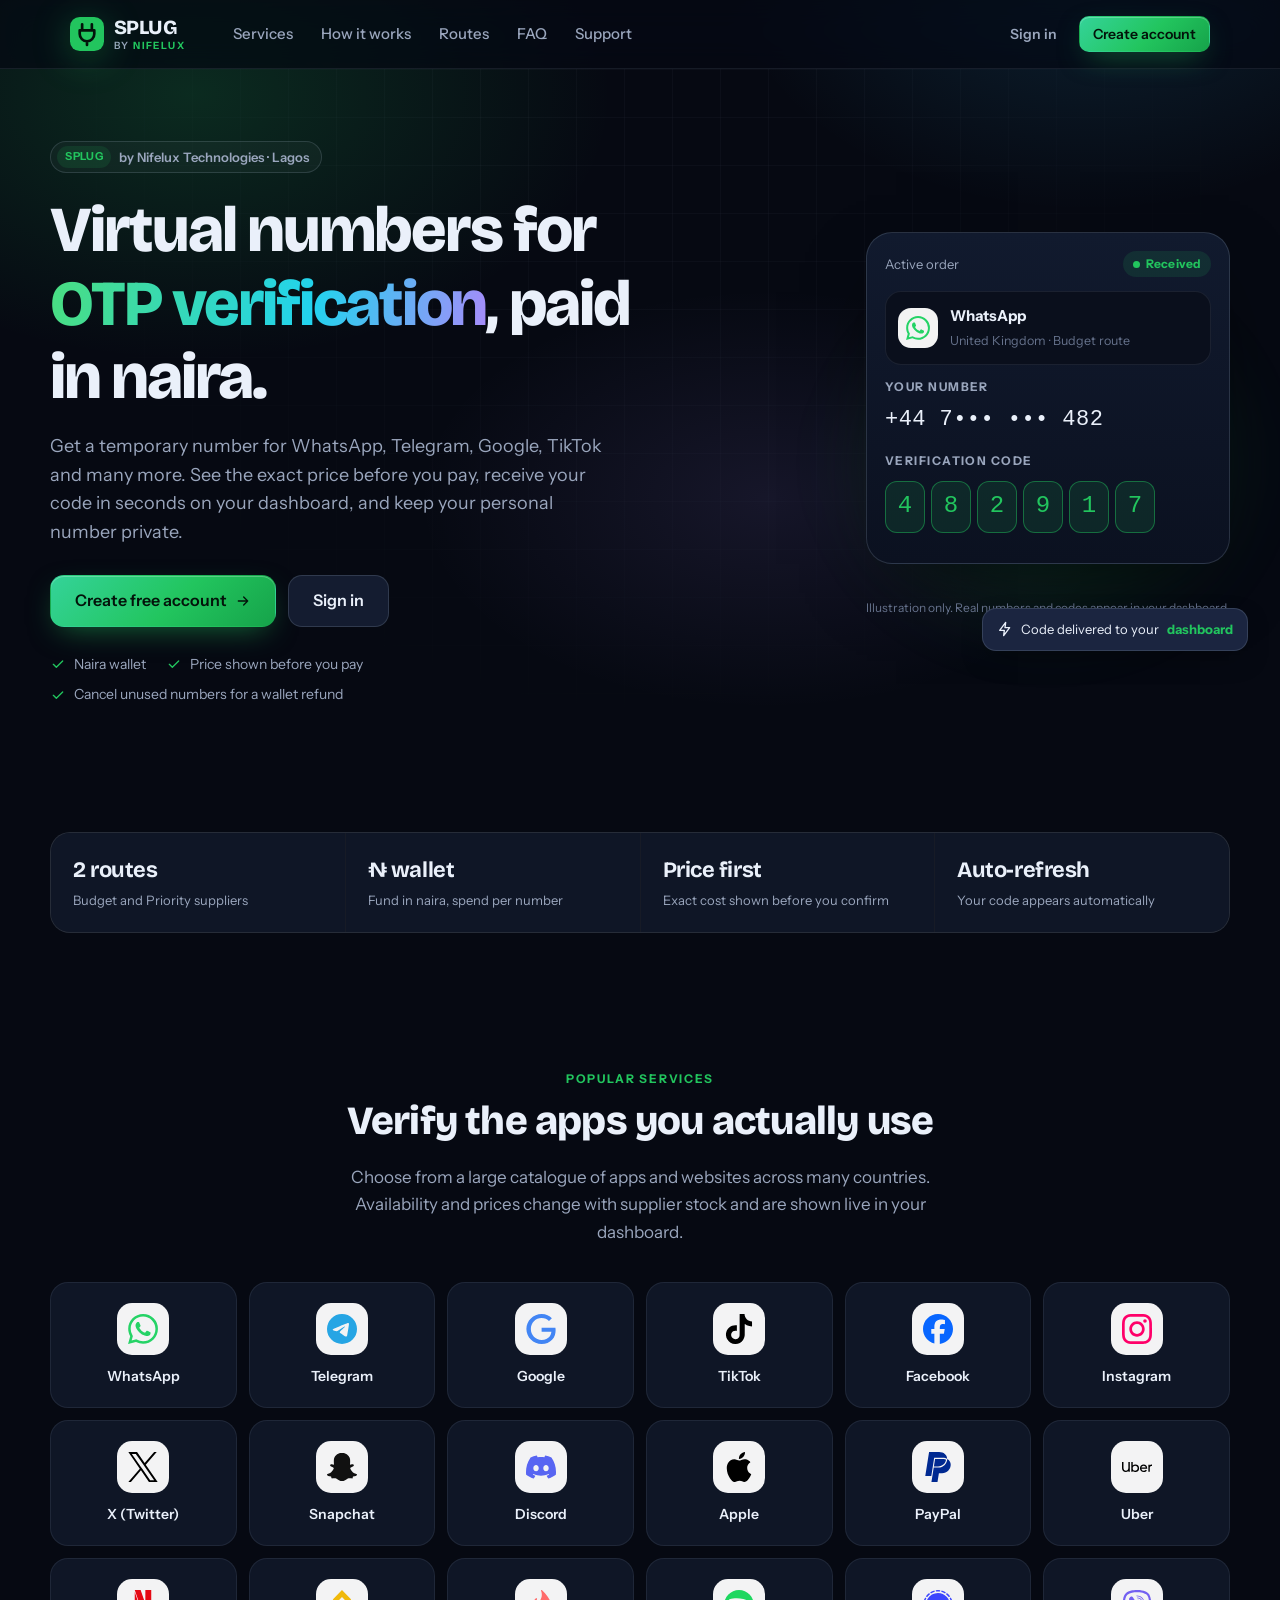
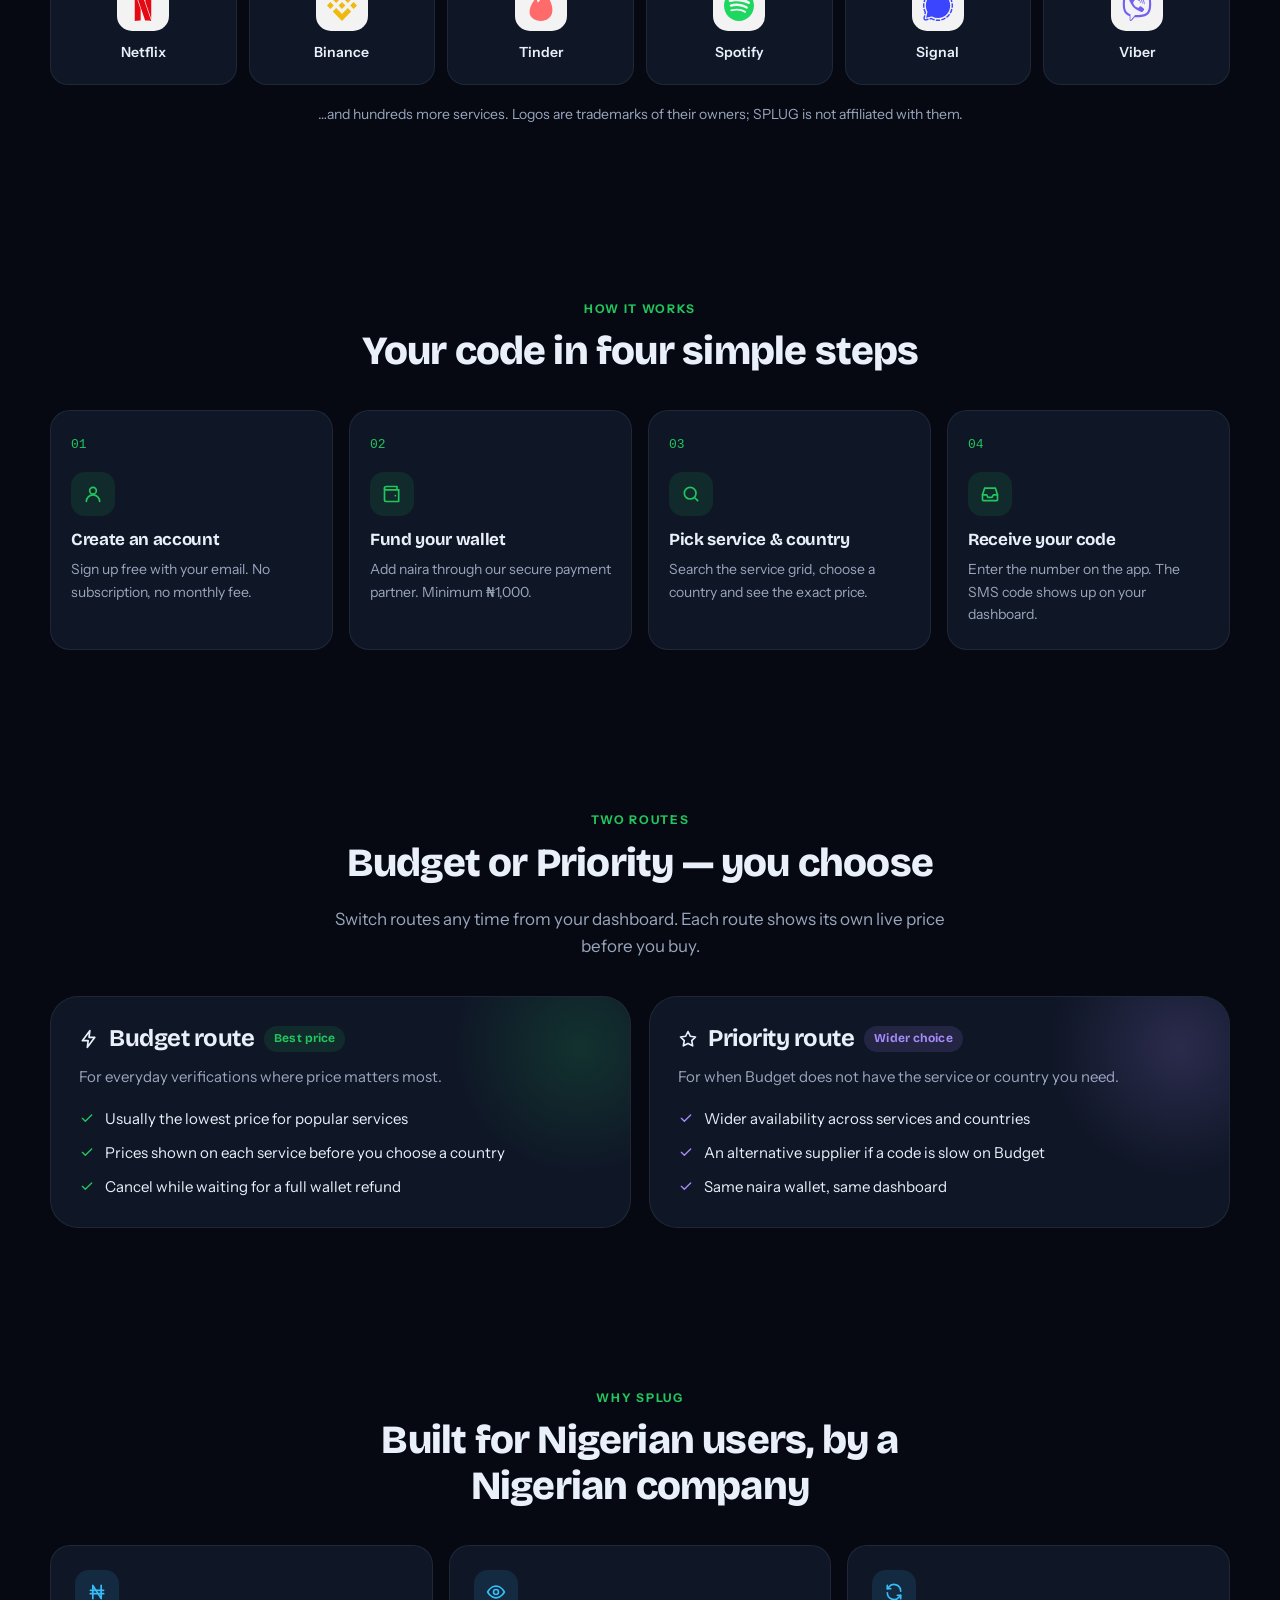
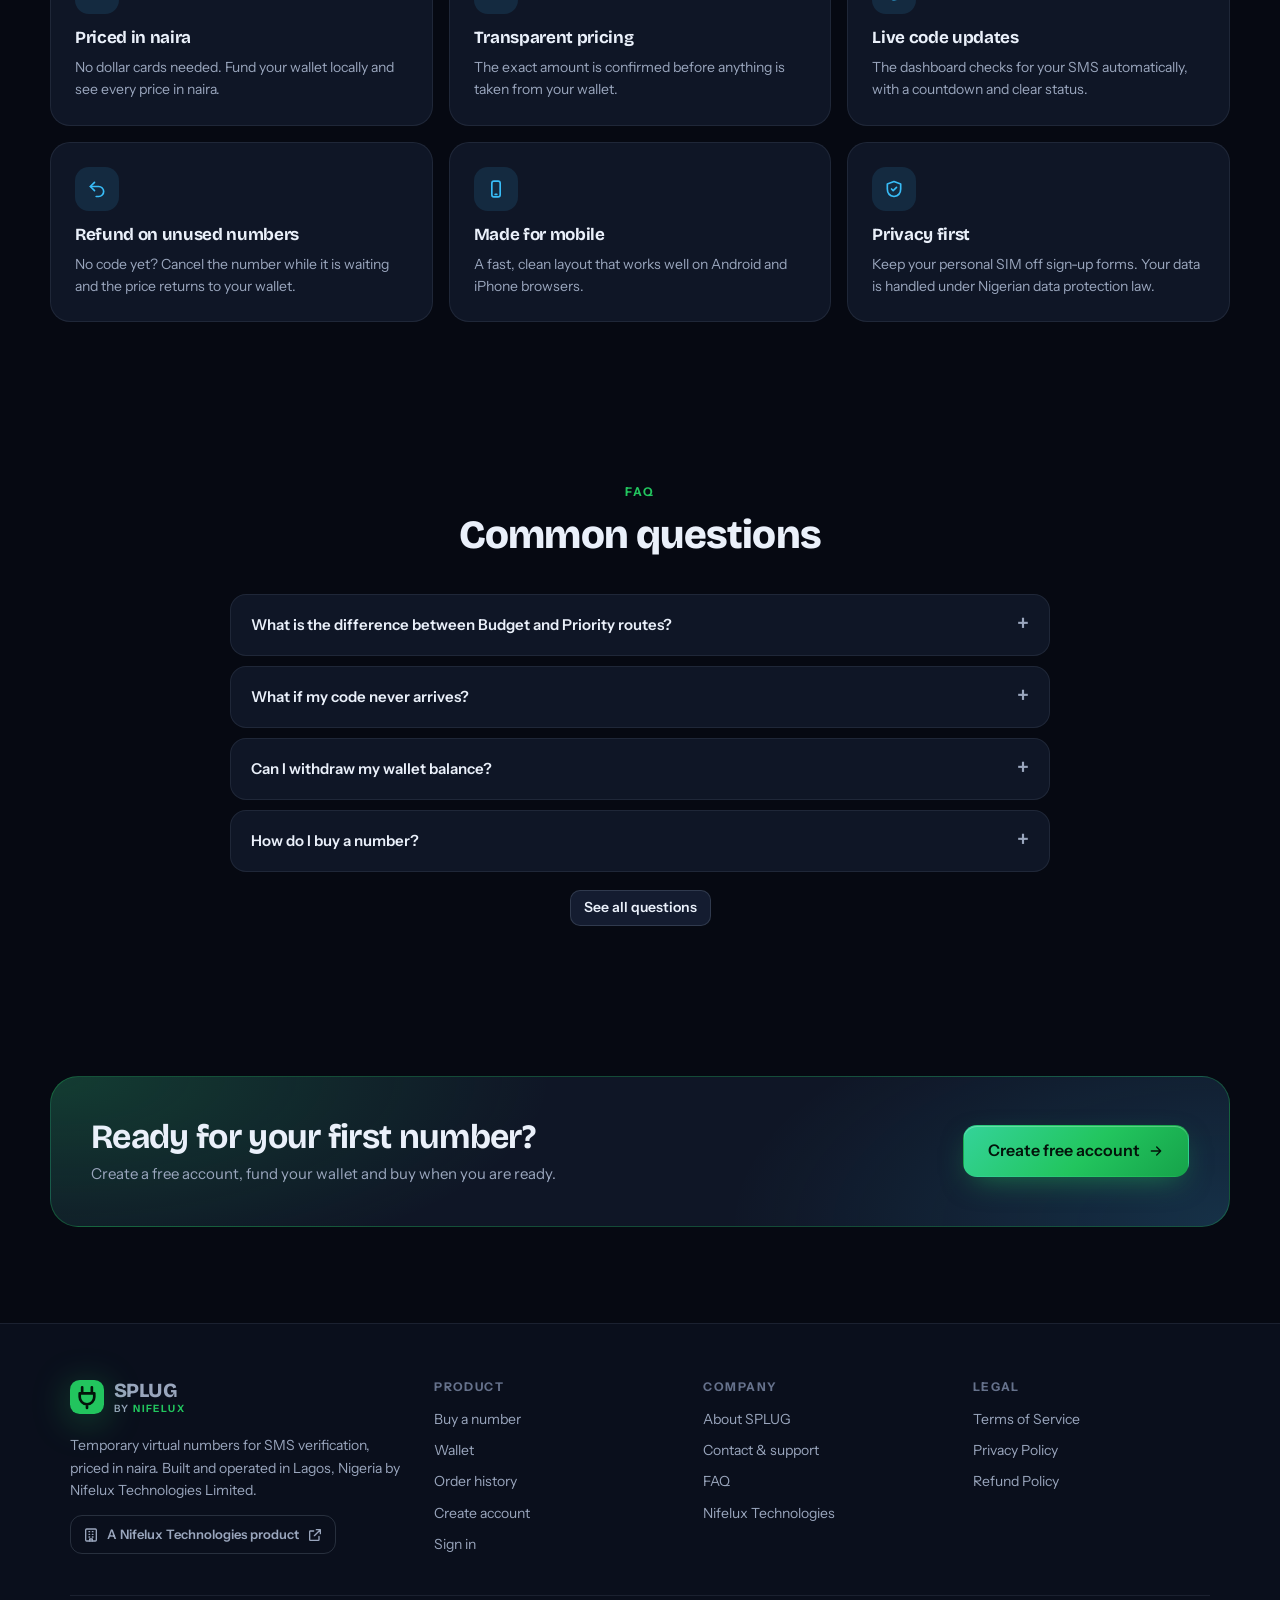
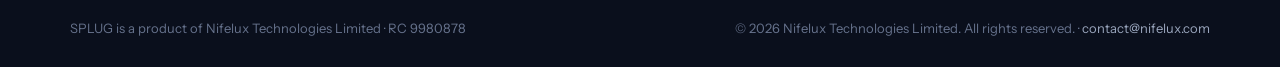
==== commit 5114f1fa: "SPLUG by Nifelux: new UI, pro number buying, legal pages, fund-only wallet, auto-refund for expired " ====
--- a/index.html
+++ b/index.html
@@ -3,99 +3,201 @@
 <head>
   <meta charset="UTF-8" />
   <meta name="viewport" content="width=device-width, initial-scale=1, viewport-fit=cover" />
-  <title>SPLUG — Private OTP numbers, priced in naira</title>
-  <meta name="description" content="Buy a temporary number for verification codes. Pick a budget or priority route and see the exact naira price before you pay." />
+  <title>SPLUG by Nifelux — Virtual numbers for OTP verification in Nigeria</title>
+  <meta name="description" content="Buy temporary virtual numbers for WhatsApp, Telegram, Google, TikTok and more. Fund in naira, see the price first, and receive your SMS code on your dashboard. A Nifelux Technologies product." />
+  <link rel="canonical" href="https://splug-theta.vercel.app/index.html" />
+  <meta property="og:site_name" content="SPLUG by Nifelux" />
+  <meta property="og:title" content="SPLUG by Nifelux — Virtual numbers for OTP verification in Nigeria" />
+  <meta property="og:description" content="Buy temporary virtual numbers for WhatsApp, Telegram, Google, TikTok and more. Fund in naira, see the price first, and receive your SMS code on your dashboard. A Nifelux Technologies product." />
+  <meta property="og:type" content="website" />
+  <meta name="theme-color" content="#060912" />
   <link rel="icon" type="image/svg+xml" href="/assets/favicon.svg" />
-  <meta name="theme-color" content="#0A7A47" />
   <link rel="preconnect" href="https://fonts.googleapis.com" /><link rel="preconnect" href="https://fonts.gstatic.com" crossorigin />
   <link href="https://fonts.googleapis.com/css2?family=Bricolage+Grotesque:opsz,wght@12..96,600;12..96,700;12..96,800&family=DM+Mono:wght@400;500&family=Instrument+Sans:wght@400;500;600;700&display=swap" rel="stylesheet" />
-  <link rel="stylesheet" href="/assets/css/style.css?v=4" />
+  <link rel="stylesheet" href="/assets/css/style.css?v=6" />
 </head>
 <body>
-  <header class="topbar"></header>
-
-  <main class="container">
-    <section class="hero">
-      <div>
-        <h1>Get the code without giving out your number.</h1>
-        <p class="lead">Buy a temporary number for the service you need to verify. You see the exact naira price first, and the code shows up on your dashboard.</p>
-        <div class="cta-row">
-          <a class="btn btn-primary btn-lg" href="/register.html">Create free account</a>
-          <a class="btn btn-secondary btn-lg" href="/login.html">Sign in</a>
-        </div>
-        <p class="hero-note">Fund your wallet in naira. Cancel an unused number and get a refund.</p>
-      </div>
-
-      <div aria-hidden="true">
-        <div class="ticket" data-state="received">
-          <div class="ticket-top">
-            <div class="ticket-meta"><span class="ticket-label">Your number</span><span class="badge received"><i class="dot"></i>Received</span></div>
-            <div class="ticket-service">WhatsApp</div>
-            <div class="ticket-number"><span class="num">+44 7•• ••• 482</span></div>
+  <a class="skip" href="#main">Skip to content</a>
+  <header class="site-header">
+    <div class="container site-header-inner">
+      <a class="brand" href="/index.html" aria-label="SPLUG by Nifelux — home"><svg class="brand-mark" viewBox="0 0 28 28" aria-hidden="true"><rect width="28" height="28" rx="8" fill="#22c55e"/><path d="M10 6v5M18 6v5M8 11h12v3a6 6 0 0 1-12 0v-3zM14 20v3" stroke="#03130a" stroke-width="2.2" stroke-linecap="round" stroke-linejoin="round" fill="none"/></svg><span class="brand-text">SPLUG<small>by <b>Nifelux</b></small></span></a>
+      <nav class="nav-links" aria-label="Primary"><a href="/index.html#services">Services</a><a href="/index.html#how">How it works</a><a href="/index.html#routes">Routes</a><a href="/faq.html">FAQ</a><a href="/contact.html">Support</a></nav>
+      <div class="header-actions"><a class="btn btn-quiet btn-sm hide-m" href="/login.html" data-guest>Sign in</a><a class="btn btn-primary btn-sm" href="/register.html" data-guest>Create account</a><a class="btn btn-primary btn-sm" href="/dashboard.html" data-member hidden>Open dashboard</a>
+        <button class="icon-btn menu-toggle" type="button" aria-label="Open menu" aria-expanded="false" aria-controls="mobileMenu"><svg class="icon" viewBox="0 0 24 24" fill="none" stroke="currentColor" stroke-width="2" stroke-linecap="round" stroke-linejoin="round" aria-hidden="true"><path d="M4 6h16M4 12h16M4 18h16"/></svg></button>
+      </div>
+    </div>
+    <nav class="mobile-menu" id="mobileMenu" aria-label="Mobile"><a href="/index.html#services">Services</a><a href="/index.html#how">How it works</a><a href="/index.html#routes">Routes</a><a href="/faq.html">FAQ</a><a href="/contact.html">Support</a><a href="/login.html" data-guest>Sign in</a><a class="btn btn-primary btn-block" href="/register.html" data-guest>Create free account</a><a class="btn btn-primary btn-block" href="/dashboard.html" data-member hidden>Open dashboard</a></nav>
+  </header>
+  <main id="main">
+    <div class="bg-glow">
+      <div class="bg-grid" aria-hidden="true"></div>
+      <section class="hero container">
+        <div class="hero-grid">
+          <div>
+            <span class="eyebrow"><b>SPLUG</b> by Nifelux Technologies · Lagos</span>
+            <h1>Virtual numbers for <span class="grad">OTP verification</span>, paid in naira.</h1>
+            <p class="lead">Get a temporary number for WhatsApp, Telegram, Google, TikTok and many more. See the exact price before you pay, receive your code in seconds on your dashboard, and keep your personal number private.</p>
+            <div class="cta-row">
+              <a class="btn btn-primary btn-lg" href="/register.html">Create free account <svg class="icon-sm" viewBox="0 0 24 24" fill="none" stroke="currentColor" stroke-width="2" stroke-linecap="round" stroke-linejoin="round" aria-hidden="true"><path d="M5 12h14M13 6l6 6-6 6"/></svg></a>
+              <a class="btn btn-secondary btn-lg" href="/login.html" data-guest>Sign in</a>
+              <a class="btn btn-secondary btn-lg" href="/dashboard.html" data-member hidden>Open dashboard</a>
+            </div>
+            <ul class="hero-points">
+              <li><svg class="icon-sm" viewBox="0 0 24 24" fill="none" stroke="currentColor" stroke-width="2" stroke-linecap="round" stroke-linejoin="round" aria-hidden="true"><path d="m5 12.5 4.5 4.5L19 7.5"/></svg>Naira wallet</li><li><svg class="icon-sm" viewBox="0 0 24 24" fill="none" stroke="currentColor" stroke-width="2" stroke-linecap="round" stroke-linejoin="round" aria-hidden="true"><path d="m5 12.5 4.5 4.5L19 7.5"/></svg>Price shown before you pay</li><li><svg class="icon-sm" viewBox="0 0 24 24" fill="none" stroke="currentColor" stroke-width="2" stroke-linecap="round" stroke-linejoin="round" aria-hidden="true"><path d="m5 12.5 4.5 4.5L19 7.5"/></svg>Cancel unused numbers for a wallet refund</li>
+            </ul>
           </div>
-          <div class="ticket-bottom">
-            <div class="ticket-label">Verification code</div>
-            <div class="otp"><span>4</span><span>8</span><span>2</span><span>9</span><span>1</span><span>7</span></div>
-            <p class="ticket-note">Appears here the moment the SMS arrives.</p>
+          <div class="mock" aria-hidden="true">
+            <div class="mock-card">
+              <div class="mock-head"><span>Active order</span><span class="badge received"><i class="dot"></i>Received</span></div>
+              <div class="mock-svc"><span class="svc-logo "><img src="/assets/img/brands/whatsapp.svg" alt="" loading="lazy" /></span><div><strong>WhatsApp</strong><small>United Kingdom · Budget route</small></div></div>
+              <div class="ticket-label">Your number</div>
+              <div class="mock-num">+44 7••• ••• 482</div>
+              <div class="ticket-label">Verification code</div>
+              <div class="otp"><span>4</span><span>8</span><span>2</span><span>9</span><span>1</span><span>7</span></div>
+            </div>
+            <div class="mock-float"><svg class="icon-sm" viewBox="0 0 24 24" fill="none" stroke="currentColor" stroke-width="2" stroke-linecap="round" stroke-linejoin="round" aria-hidden="true"><path d="M13 2 4 14h7l-1 8 9-12h-7z"/></svg> Code delivered to your <b>dashboard</b></div>
+            <p class="example-tag">Illustration only. Real numbers and codes appear in your dashboard.</p>
           </div>
         </div>
-        <p class="example-tag">Example only. Real numbers and codes appear in your dashboard.</p>
-      </div>
-    </section>
-
-    <section class="section" id="how">
-      <div class="section-head">
-        <h2>From service to code in three steps</h2>
-        <p>No haggling, no surprises at checkout.</p>
-      </div>
-      <ol class="steps">
-        <li><h3>Choose what to verify</h3><p>Pick your service, then your country. Search the list if you know the name.</p></li>
-        <li><h3>See the price in naira</h3><p>SPLUG shows the exact amount before anything is charged to your wallet.</p></li>
-        <li><h3>Receive your code</h3><p>Keep the page open. The OTP appears automatically, ready to copy.</p></li>
-      </ol>
-    </section>
-
-    <section class="section" id="routes">
-      <div class="section-head">
-        <h2>Two routes, one dashboard</h2>
-        <p>Switch routes any time. The price you see is the price you pay.</p>
+      </section>
+    </div>
+
+    <section class="container section tight" aria-label="At a glance">
+      <div class="stats-strip">
+        <div><strong>2 routes</strong><span>Budget and Priority suppliers</span></div>
+        <div><strong>₦ wallet</strong><span>Fund in naira, spend per number</span></div>
+        <div><strong>Price first</strong><span>Exact cost shown before you confirm</span></div>
+        <div><strong>Auto-refresh</strong><span>Your code appears automatically</span></div>
+      </div>
+    </section>
+
+    <section class="container section" id="services">
+      <div class="section-head center">
+        <span class="kicker">Popular services</span>
+        <h2>Verify the apps you actually use</h2>
+        <p>Choose from a large catalogue of apps and websites across many countries. Availability and prices change with supplier stock and are shown live in your dashboard.</p>
+      </div>
+      <div class="svc-showcase"><a class="svc-tile" href="/register.html"><span class="svc-logo "><img src="/assets/img/brands/whatsapp.svg" alt="" loading="lazy" /></span><span>WhatsApp</span></a><a class="svc-tile" href="/register.html"><span class="svc-logo "><img src="/assets/img/brands/telegram.svg" alt="" loading="lazy" /></span><span>Telegram</span></a><a class="svc-tile" href="/register.html"><span class="svc-logo "><img src="/assets/img/brands/google.svg" alt="" loading="lazy" /></span><span>Google</span></a><a class="svc-tile" href="/register.html"><span class="svc-logo "><img src="/assets/img/brands/tiktok.svg" alt="" loading="lazy" /></span><span>TikTok</span></a><a class="svc-tile" href="/register.html"><span class="svc-logo "><img src="/assets/img/brands/facebook.svg" alt="" loading="lazy" /></span><span>Facebook</span></a><a class="svc-tile" href="/register.html"><span class="svc-logo "><img src="/assets/img/brands/instagram.svg" alt="" loading="lazy" /></span><span>Instagram</span></a><a class="svc-tile" href="/register.html"><span class="svc-logo "><img src="/assets/img/brands/x.svg" alt="" loading="lazy" /></span><span>X (Twitter)</span></a><a class="svc-tile" href="/register.html"><span class="svc-logo "><img src="/assets/img/brands/snapchat.svg" alt="" loading="lazy" /></span><span>Snapchat</span></a><a class="svc-tile" href="/register.html"><span class="svc-logo "><img src="/assets/img/brands/discord.svg" alt="" loading="lazy" /></span><span>Discord</span></a><a class="svc-tile" href="/register.html"><span class="svc-logo "><img src="/assets/img/brands/apple.svg" alt="" loading="lazy" /></span><span>Apple</span></a><a class="svc-tile" href="/register.html"><span class="svc-logo "><img src="/assets/img/brands/paypal.svg" alt="" loading="lazy" /></span><span>PayPal</span></a><a class="svc-tile" href="/register.html"><span class="svc-logo "><img src="/assets/img/brands/uber.svg" alt="" loading="lazy" /></span><span>Uber</span></a><a class="svc-tile" href="/register.html"><span class="svc-logo "><img src="/assets/img/brands/netflix.svg" alt="" loading="lazy" /></span><span>Netflix</span></a><a class="svc-tile" href="/register.html"><span class="svc-logo "><img src="/assets/img/brands/binance.svg" alt="" loading="lazy" /></span><span>Binance</span></a><a class="svc-tile" href="/register.html"><span class="svc-logo "><img src="/assets/img/brands/tinder.svg" alt="" loading="lazy" /></span><span>Tinder</span></a><a class="svc-tile" href="/register.html"><span class="svc-logo "><img src="/assets/img/brands/spotify.svg" alt="" loading="lazy" /></span><span>Spotify</span></a><a class="svc-tile" href="/register.html"><span class="svc-logo "><img src="/assets/img/brands/signal.svg" alt="" loading="lazy" /></span><span>Signal</span></a><a class="svc-tile" href="/register.html"><span class="svc-logo "><img src="/assets/img/brands/viber.svg" alt="" loading="lazy" /></span><span>Viber</span></a></div>
+      <p class="svc-more">…and hundreds more services. Logos are trademarks of their owners; SPLUG is not affiliated with them.</p>
+    </section>
+
+    <section class="container section" id="how">
+      <div class="section-head center">
+        <span class="kicker">How it works</span>
+        <h2>Your code in four simple steps</h2>
+      </div>
+      <div class="steps">
+        <article class="step-card"><div class="ico"><svg class="icon" viewBox="0 0 24 24" fill="none" stroke="currentColor" stroke-width="2" stroke-linecap="round" stroke-linejoin="round" aria-hidden="true"><circle cx="12" cy="8" r="4"/><path d="M4 21a8 8 0 0 1 16 0"/></svg></div><h3>Create an account</h3><p>Sign up free with your email. No subscription, no monthly fee.</p></article>
+        <article class="step-card"><div class="ico"><svg class="icon" viewBox="0 0 24 24" fill="none" stroke="currentColor" stroke-width="2" stroke-linecap="round" stroke-linejoin="round" aria-hidden="true"><path d="M20 7H5a2 2 0 0 1 0-4h13v4z"/><path d="M3 5v14a2 2 0 0 0 2 2h15V7"/><path d="M16 14h.01"/></svg></div><h3>Fund your wallet</h3><p>Add naira through our secure payment partner. Minimum ₦1,000.</p></article>
+        <article class="step-card"><div class="ico"><svg class="icon" viewBox="0 0 24 24" fill="none" stroke="currentColor" stroke-width="2" stroke-linecap="round" stroke-linejoin="round" aria-hidden="true"><circle cx="11" cy="11" r="7"/><path d="m20 20-3.5-3.5"/></svg></div><h3>Pick service &amp; country</h3><p>Search the service grid, choose a country and see the exact price.</p></article>
+        <article class="step-card"><div class="ico"><svg class="icon" viewBox="0 0 24 24" fill="none" stroke="currentColor" stroke-width="2" stroke-linecap="round" stroke-linejoin="round" aria-hidden="true"><path d="M3 13h5l1.5 3h5L16 13h5"/><path d="M5.5 5h13L21 13v6a1 1 0 0 1-1 1H4a1 1 0 0 1-1-1v-6z"/></svg></div><h3>Receive your code</h3><p>Enter the number on the app. The SMS code shows up on your dashboard.</p></article>
+      </div>
+    </section>
+
+    <section class="container section" id="routes">
+      <div class="section-head center">
+        <span class="kicker">Two routes</span>
+        <h2>Budget or Priority — you choose</h2>
+        <p>Switch routes any time from your dashboard. Each route shows its own live price before you buy.</p>
       </div>
       <div class="routes-compare">
         <article class="route-card">
-          <h3>Budget route</h3>
+          <h3><svg class="icon" viewBox="0 0 24 24" fill="none" stroke="currentColor" stroke-width="2" stroke-linecap="round" stroke-linejoin="round" aria-hidden="true"><path d="M13 2 4 14h7l-1 8 9-12h-7z"/></svg> Budget route <span class="badge budget">Best price</span></h3>
           <p>For everyday verifications where price matters most.</p>
           <ul class="checks">
-            <li><svg class="icon-sm" viewBox="0 0 24 24" fill="none" stroke="currentColor" stroke-width="2.4" stroke-linecap="round" stroke-linejoin="round" aria-hidden="true"><path d="m5 12.5 4.5 4.5L19 7.5"/></svg><span>Lowest available price for your service and country</span></li>
-            <li><svg class="icon-sm" viewBox="0 0 24 24" fill="none" stroke="currentColor" stroke-width="2.4" stroke-linecap="round" stroke-linejoin="round" aria-hidden="true"><path d="m5 12.5 4.5 4.5L19 7.5"/></svg><span>Service first, then country</span></li>
+            <li><svg class="icon-sm" viewBox="0 0 24 24" fill="none" stroke="currentColor" stroke-width="2" stroke-linecap="round" stroke-linejoin="round" aria-hidden="true"><path d="m5 12.5 4.5 4.5L19 7.5"/></svg><span>Usually the lowest price for popular services</span></li>
+            <li><svg class="icon-sm" viewBox="0 0 24 24" fill="none" stroke="currentColor" stroke-width="2" stroke-linecap="round" stroke-linejoin="round" aria-hidden="true"><path d="m5 12.5 4.5 4.5L19 7.5"/></svg><span>Prices shown on each service before you choose a country</span></li>
+            <li><svg class="icon-sm" viewBox="0 0 24 24" fill="none" stroke="currentColor" stroke-width="2" stroke-linecap="round" stroke-linejoin="round" aria-hidden="true"><path d="m5 12.5 4.5 4.5L19 7.5"/></svg><span>Cancel while waiting for a full wallet refund</span></li>
           </ul>
         </article>
         <article class="route-card alt">
-          <h3>Priority route</h3>
-          <p>For when the budget route doesn't have what you need.</p>
+          <h3><svg class="icon" viewBox="0 0 24 24" fill="none" stroke="currentColor" stroke-width="2" stroke-linecap="round" stroke-linejoin="round" aria-hidden="true"><path d="m12 3 2.8 5.7 6.2.9-4.5 4.4 1.1 6.2L12 17.3 6.4 20.2l1.1-6.2L3 9.6l6.2-.9z"/></svg> Priority route <span class="badge priority">Wider choice</span></h3>
+          <p>For when Budget does not have the service or country you need.</p>
           <ul class="checks">
-            <li><svg class="icon-sm" viewBox="0 0 24 24" fill="none" stroke="currentColor" stroke-width="2.4" stroke-linecap="round" stroke-linejoin="round" aria-hidden="true"><path d="m5 12.5 4.5 4.5L19 7.5"/></svg><span>Wider availability across services and countries</span></li>
-            <li><svg class="icon-sm" viewBox="0 0 24 24" fill="none" stroke="currentColor" stroke-width="2.4" stroke-linecap="round" stroke-linejoin="round" aria-hidden="true"><path d="m5 12.5 4.5 4.5L19 7.5"/></svg><span>An alternative delivery option</span></li>
+            <li><svg class="icon-sm" viewBox="0 0 24 24" fill="none" stroke="currentColor" stroke-width="2" stroke-linecap="round" stroke-linejoin="round" aria-hidden="true"><path d="m5 12.5 4.5 4.5L19 7.5"/></svg><span>Wider availability across services and countries</span></li>
+            <li><svg class="icon-sm" viewBox="0 0 24 24" fill="none" stroke="currentColor" stroke-width="2" stroke-linecap="round" stroke-linejoin="round" aria-hidden="true"><path d="m5 12.5 4.5 4.5L19 7.5"/></svg><span>An alternative supplier if a code is slow on Budget</span></li>
+            <li><svg class="icon-sm" viewBox="0 0 24 24" fill="none" stroke="currentColor" stroke-width="2" stroke-linecap="round" stroke-linejoin="round" aria-hidden="true"><path d="m5 12.5 4.5 4.5L19 7.5"/></svg><span>Same naira wallet, same dashboard</span></li>
           </ul>
         </article>
       </div>
     </section>
 
-    <section class="section">
-      <div class="closer">
+    <section class="container section">
+      <div class="section-head center">
+        <span class="kicker">Why SPLUG</span>
+        <h2>Built for Nigerian users, by a Nigerian company</h2>
+      </div>
+      <div class="features">
+        <article class="feature"><div class="ico"><svg class="icon" viewBox="0 0 24 24" fill="none" stroke="currentColor" stroke-width="2" stroke-linecap="round" stroke-linejoin="round" aria-hidden="true"><path d="M7 20V4l10 16V4"/><path d="M4 10h16M4 14h16"/></svg></div><h3>Priced in naira</h3><p>No dollar cards needed. Fund your wallet locally and see every price in naira.</p></article>
+        <article class="feature"><div class="ico"><svg class="icon" viewBox="0 0 24 24" fill="none" stroke="currentColor" stroke-width="2" stroke-linecap="round" stroke-linejoin="round" aria-hidden="true"><path d="M2 12s3.6-7 10-7 10 7 10 7-3.6 7-10 7S2 12 2 12z"/><circle cx="12" cy="12" r="3"/></svg></div><h3>Transparent pricing</h3><p>The exact amount is confirmed before anything is taken from your wallet.</p></article>
+        <article class="feature"><div class="ico"><svg class="icon" viewBox="0 0 24 24" fill="none" stroke="currentColor" stroke-width="2" stroke-linecap="round" stroke-linejoin="round" aria-hidden="true"><path d="M20 11a8 8 0 0 0-14.3-4.9L4 8"/><path d="M4 4v4h4"/><path d="M4 13a8 8 0 0 0 14.3 4.9L20 16"/><path d="M20 20v-4h-4"/></svg></div><h3>Live code updates</h3><p>The dashboard checks for your SMS automatically, with a countdown and clear status.</p></article>
+        <article class="feature"><div class="ico"><svg class="icon" viewBox="0 0 24 24" fill="none" stroke="currentColor" stroke-width="2" stroke-linecap="round" stroke-linejoin="round" aria-hidden="true"><path d="M9 14 4 9l5-5"/><path d="M4 9h10a6 6 0 0 1 0 12h-3"/></svg></div><h3>Refund on unused numbers</h3><p>No code yet? Cancel the number while it is waiting and the price returns to your wallet.</p></article>
+        <article class="feature"><div class="ico"><svg class="icon" viewBox="0 0 24 24" fill="none" stroke="currentColor" stroke-width="2" stroke-linecap="round" stroke-linejoin="round" aria-hidden="true"><rect x="7" y="2.5" width="10" height="19" rx="2.5"/><path d="M11 18.5h2"/></svg></div><h3>Made for mobile</h3><p>A fast, clean layout that works well on Android and iPhone browsers.</p></article>
+        <article class="feature"><div class="ico"><svg class="icon" viewBox="0 0 24 24" fill="none" stroke="currentColor" stroke-width="2" stroke-linecap="round" stroke-linejoin="round" aria-hidden="true"><path d="M12 3 4 6v6c0 5 3.4 8.3 8 9 4.6-.7 8-4 8-9V6z"/><path d="m9 12 2 2 4-4"/></svg></div><h3>Privacy first</h3><p>Keep your personal SIM off sign-up forms. Your data is handled under Nigerian data protection law.</p></article>
+      </div>
+    </section>
+
+    <section class="container section" id="faq">
+      <div class="section-head center">
+        <span class="kicker">FAQ</span>
+        <h2>Common questions</h2>
+      </div>
+      <div class="faq"><details><summary>What is the difference between Budget and Priority routes?</summary><p>They are two different number suppliers. Budget usually has the lowest prices for popular services. Priority offers wider availability across services and countries, so it is a good alternative when Budget has no stock or a code does not arrive. Each route shows its own price before you pay.</p></details><details><summary>What if my code never arrives?</summary><p>While a number is still waiting, you can tap “Cancel and refund” to return the full price to your wallet (some suppliers require a short wait before cancelling). If a number expires without a code, the full price is refunded to your wallet automatically.</p></details><details><summary>Can I withdraw my wallet balance?</summary><p>No. SPLUG wallet funds can only be used to buy numbers on SPLUG and cannot be withdrawn, transferred or exchanged for cash. Please fund only what you plan to use.</p></details><details><summary>How do I buy a number?</summary><p>Create a free account, fund your naira wallet, then open “Buy number”. Choose a route (Budget or Priority), pick the service you want to verify and a country. The exact price is shown before you confirm, and the number appears on your dashboard straight away.</p></details></div>
+      <p class="svc-more"><a class="btn btn-secondary btn-sm" href="/faq.html">See all questions</a></p>
+    </section>
+
+    <section class="container section tight">
+      <div class="cta-band">
         <div>
           <h2>Ready for your first number?</h2>
-          <p>Create an account, fund your wallet, and buy when you're ready.</p>
-        </div>
-        <a class="btn btn-primary btn-lg" href="/register.html">Create free account</a>
+          <p>Create a free account, fund your wallet and buy when you are ready.</p>
+        </div>
+        <a class="btn btn-primary btn-lg" href="/register.html">Create free account <svg class="icon-sm" viewBox="0 0 24 24" fill="none" stroke="currentColor" stroke-width="2" stroke-linecap="round" stroke-linejoin="round" aria-hidden="true"><path d="M5 12h14M13 6l6 6-6 6"/></svg></a>
       </div>
     </section>
   </main>
-
   <footer class="site-footer">
-    <span>SPLUG keeps your personal number private.</span>
-    <span><a href="/login.html">Sign in</a> · <a href="/register.html">Create account</a></span>
+    <div class="container">
+      <div class="footer-grid">
+        <div class="footer-about">
+          <a class="brand" href="/index.html" aria-label="SPLUG by Nifelux — home"><svg class="brand-mark" viewBox="0 0 28 28" aria-hidden="true"><rect width="28" height="28" rx="8" fill="#22c55e"/><path d="M10 6v5M18 6v5M8 11h12v3a6 6 0 0 1-12 0v-3zM14 20v3" stroke="#03130a" stroke-width="2.2" stroke-linecap="round" stroke-linejoin="round" fill="none"/></svg><span class="brand-text">SPLUG<small>by <b>Nifelux</b></small></span></a>
+          <p>Temporary virtual numbers for SMS verification, priced in naira. Built and operated in Lagos, Nigeria by Nifelux Technologies Limited.</p>
+          <a class="footer-nifelux" href="https://www.nifelux.com" target="_blank" rel="noopener"><svg class="icon-sm" viewBox="0 0 24 24" fill="none" stroke="currentColor" stroke-width="2" stroke-linecap="round" stroke-linejoin="round" aria-hidden="true"><rect x="4" y="3" width="16" height="18" rx="1.5"/><path d="M9 7h1M14 7h1M9 11h1M14 11h1M9 15h1M14 15h1M10 21v-3h4v3"/></svg> A Nifelux Technologies product <svg class="icon-sm" viewBox="0 0 24 24" fill="none" stroke="currentColor" stroke-width="2" stroke-linecap="round" stroke-linejoin="round" aria-hidden="true"><path d="M14 4h6v6M20 4l-9 9"/><path d="M18 14v5a1 1 0 0 1-1 1H5a1 1 0 0 1-1-1V7a1 1 0 0 1 1-1h5"/></svg></a>
+        </div>
+        <div>
+          <h4>Product</h4>
+          <ul>
+            <li><a href="/dashboard.html">Buy a number</a></li>
+            <li><a href="/wallet.html">Wallet</a></li>
+            <li><a href="/history.html">Order history</a></li>
+            <li><a href="/register.html">Create account</a></li>
+            <li><a href="/login.html">Sign in</a></li>
+          </ul>
+        </div>
+        <div>
+          <h4>Company</h4>
+          <ul>
+            <li><a href="/about.html">About SPLUG</a></li>
+            <li><a href="/contact.html">Contact &amp; support</a></li>
+            <li><a href="/faq.html">FAQ</a></li>
+            <li><a href="https://www.nifelux.com" target="_blank" rel="noopener">Nifelux Technologies</a></li>
+          </ul>
+        </div>
+        <div>
+          <h4>Legal</h4>
+          <ul>
+            <li><a href="/terms.html">Terms of Service</a></li>
+            <li><a href="/privacy.html">Privacy Policy</a></li>
+            <li><a href="/refund.html">Refund Policy</a></li>
+          </ul>
+        </div>
+      </div>
+      <div class="footer-bottom">
+        <span>SPLUG is a product of Nifelux Technologies Limited · RC 9980878</span>
+        <span>© 2026 Nifelux Technologies Limited. All rights reserved. · <a href="mailto:contact@nifelux.com">contact@nifelux.com</a></span>
+      </div>
+    </div>
   </footer>
-  <script src="/assets/js/common.js?v=4"></script>
-  <script>mountHeader('public');</script>
+  <script src="/assets/js/common.js?v=6"></script>
 </body>
 </html>
--- a/assets/css/style.css
+++ b/assets/css/style.css
@@ -1,467 +1,594 @@
-/* SPLUG — design system
-   Palette: naira green + paper, with a deep-green "ticket" as the one memorable object.
-   Type: Bricolage Grotesque (display), Instrument Sans (UI), DM Mono (numbers, codes). */
-
+/* =====================================================================
+   SPLUG by Nifelux — design system (dark)
+   ===================================================================== */
 :root {
-  --bg: #F3F5F1;
-  --glass: rgba(243, 245, 241, .84);
-  --surface: #FFFFFF;
-  --surface-2: #F7F9F6;
-  --ink: #0E1A13;
-  --ink-2: #4B5B52;
-  --ink-3: #6F7E75;
-  --line: #DDE4DC;
-  --line-2: #C9D3C8;
-
-  --brand: #0A7A47;
-  --brand-ink: #FFFFFF;
-  --brand-soft: #E0F2E7;
-  --ok: #0A7A47;
-  --ok-bg: #E0F2E7;
-  --amber: #8A5300;
-  --amber-bg: #FFF0CC;
-  --red: #B3261E;
-  --red-bg: #FDE8E6;
-
-  --ticket: #0B2A1B;
-  --ticket-2: #103824;
-  --ticket-ink: #EAF5ED;
-  --ticket-dim: #8FB09C;
-  --ticket-line: rgba(234, 245, 237, .22);
-  --lime: #C6F26B;
-
-  --shadow-ticket: 0 28px 60px -28px rgba(8, 51, 31, .55);
-  --focus: 0 0 0 3px rgba(10, 122, 71, .28);
-
+  --bg: #060912;
+  --bg-2: #0a0f1c;
+  --surface: #0f1626;
+  --surface-2: #141c30;
+  --surface-3: #1b2540;
+  --line: rgba(148, 163, 184, 0.12);
+  --line-2: rgba(148, 163, 184, 0.22);
+  --text: #eaf0fa;
+  --muted: #9aa6bd;
+  --dim: #66728c;
+  --brand: #22c55e;
+  --brand-2: #10b981;
+  --brand-soft: rgba(34, 197, 94, 0.12);
+  --brand-ink: #03130a;
+  --accent: #38bdf8;
+  --violet: #a78bfa;
+  --violet-soft: rgba(167, 139, 250, 0.13);
+  --warn: #fbbf24;
+  --warn-soft: rgba(251, 191, 36, 0.13);
+  --danger: #fb7185;
+  --danger-soft: rgba(251, 113, 133, 0.13);
   --r-sm: 10px;
-  --r-md: 14px;
+  --r: 14px;
   --r-lg: 20px;
-
-  --font-display: "Bricolage Grotesque", "Instrument Sans", ui-sans-serif, system-ui, sans-serif;
-  --font-ui: "Instrument Sans", ui-sans-serif, system-ui, -apple-system, "Segoe UI", Roboto, sans-serif;
-  --font-mono: "DM Mono", ui-monospace, "SF Mono", Menlo, Consolas, monospace;
-
-  color-scheme: light;
-}
-
-@media (prefers-color-scheme: dark) {
-  :root {
-    --bg: #0A110D;
-    --glass: rgba(10, 17, 13, .84);
-    --surface: #111B15;
-    --surface-2: #16231B;
-    --ink: #EAF3EC;
-    --ink-2: #A3B5A9;
-    --ink-3: #7E9085;
-    --line: #1F2E25;
-    --line-2: #2C4034;
-
-    --brand: #3DD68C;
-    --brand-ink: #04150C;
-    --brand-soft: #12301F;
-    --ok: #3DD68C;
-    --ok-bg: #12301F;
-    --amber: #F5C25B;
-    --amber-bg: #2E2410;
-    --red: #FF8A80;
-    --red-bg: #34171A;
-
-    --ticket: #15402A;
-    --ticket-2: #1B4F34;
-    --shadow-ticket: 0 28px 60px -28px rgba(0, 0, 0, .8);
-    --focus: 0 0 0 3px rgba(61, 214, 140, .32);
-    color-scheme: dark;
-  }
-}
-
-/* ---------- Base ---------- */
+  --r-xl: 28px;
+  --shadow: 0 10px 30px -12px rgba(0, 0, 0, 0.6);
+  --shadow-lg: 0 30px 80px -30px rgba(0, 0, 0, 0.8);
+  --font: 'Instrument Sans', system-ui, -apple-system, 'Segoe UI', Roboto, sans-serif;
+  --display: 'Bricolage Grotesque', var(--font);
+  --mono: 'DM Mono', ui-monospace, SFMono-Regular, Menlo, monospace;
+  --sidebar: 252px;
+  --topbar: 64px;
+  color-scheme: dark;
+}
+
 *, *::before, *::after { box-sizing: border-box; }
-* { margin: 0; padding: 0; }
-[hidden] { display: none !important; }
-html { background: var(--bg); -webkit-text-size-adjust: 100%; scroll-padding-top: 90px; }
+html { -webkit-text-size-adjust: 100%; scroll-behavior: smooth; }
 body {
-  min-height: 100vh;
-  min-height: 100dvh;
-  font-family: var(--font-ui);
-  font-size: 16px;
-  line-height: 1.5;
-  color: var(--ink);
-  background: var(--bg);
-  -webkit-font-smoothing: antialiased;
-  font-variant-numeric: tabular-nums;
-}
-h1, h2, h3 { font-family: var(--font-display); font-weight: 700; letter-spacing: -.025em; line-height: 1.1; text-wrap: balance; }
-p { text-wrap: pretty; }
-a { color: var(--brand); text-decoration: none; font-weight: 600; }
-a:hover { text-decoration: underline; text-underline-offset: 3px; }
+  margin: 0; min-height: 100vh; background: var(--bg); color: var(--text);
+  font: 15px/1.6 var(--font); -webkit-font-smoothing: antialiased;
+}
+img, svg { display: block; max-width: 100%; }
+a { color: inherit; text-decoration: none; }
 button, input, select, textarea { font: inherit; color: inherit; }
 button { cursor: pointer; }
-svg { display: block; flex: none; }
-:focus-visible { outline: none; box-shadow: var(--focus); border-radius: var(--r-sm); }
+h1, h2, h3, h4 { font-family: var(--display); line-height: 1.15; margin: 0 0 .5em; letter-spacing: -0.02em; }
+p { margin: 0 0 1em; }
+:focus-visible { outline: 2px solid var(--brand); outline-offset: 2px; border-radius: 6px; }
+[hidden] { display: none !important; }
 .sr-only { position: absolute; width: 1px; height: 1px; overflow: hidden; clip: rect(0 0 0 0); white-space: nowrap; }
-.mono { font-family: var(--font-mono); letter-spacing: .02em; }
-.muted { color: var(--ink-2); }
-.small { font-size: .84rem; }
-
-.container { width: min(1120px, calc(100% - 32px)); margin: 0 auto; padding: 8px 0 56px; }
-.icon { width: 20px; height: 20px; }
-.icon-sm { width: 16px; height: 16px; }
-
-/* ---------- Header ---------- */
-.topbar {
-  position: sticky; top: 0; z-index: 40;
-  background: var(--glass);
-  -webkit-backdrop-filter: saturate(1.4) blur(14px); backdrop-filter: saturate(1.4) blur(14px);
-  border-bottom: 1px solid var(--line);
-}
-.topbar-inner {
-  width: min(1120px, calc(100% - 32px)); margin: 0 auto; height: 64px;
-  display: flex; align-items: center; justify-content: space-between; gap: 16px;
-}
-.brand { display: inline-flex; align-items: center; gap: 10px; color: var(--ink); font-family: var(--font-display); font-weight: 800; font-size: 1.28rem; letter-spacing: -.03em; }
-.brand:hover { text-decoration: none; }
-.brand svg { width: 28px; height: 28px; color: var(--brand); }
-.nav { display: flex; gap: 4px; margin-right: auto; margin-left: 28px; }
-.nav a { display: inline-flex; align-items: center; gap: 8px; padding: 8px 14px; border-radius: 999px; color: var(--ink-2); font-size: .92rem; font-weight: 600; }
-.nav a:hover { color: var(--ink); background: var(--surface); text-decoration: none; }
-.nav a[aria-current="page"] { color: var(--ink); background: var(--surface); box-shadow: inset 0 0 0 1px var(--line); }
-.header-actions { display: flex; align-items: center; gap: 8px; }
-.balance-chip {
-  display: inline-flex; align-items: center; gap: 8px; height: 38px; padding: 0 14px;
-  background: var(--surface); border: 1px solid var(--line); border-radius: 999px;
-  color: var(--ink); font-size: .9rem; font-weight: 700; white-space: nowrap;
-}
-.balance-chip:hover { text-decoration: none; border-color: var(--line-2); }
-.balance-chip svg { color: var(--brand); }
-.icon-btn { display: inline-grid; place-items: center; width: 38px; height: 38px; background: transparent; border: 1px solid var(--line); border-radius: 999px; color: var(--ink-2); }
-.icon-btn:hover { color: var(--ink); background: var(--surface); }
-
-/* ---------- Mobile tab bar ---------- */
-.tabbar {
-  position: fixed; z-index: 45; left: 0; right: 0; bottom: 0;
-  display: none; grid-template-columns: repeat(3, 1fr);
-  padding: 6px 10px calc(6px + env(safe-area-inset-bottom));
-  background: var(--glass); -webkit-backdrop-filter: saturate(1.4) blur(16px); backdrop-filter: saturate(1.4) blur(16px);
-  border-top: 1px solid var(--line);
-}
-.tabbar a { display: flex; flex-direction: column; align-items: center; gap: 2px; padding: 7px 4px; border-radius: var(--r-md); color: var(--ink-3); font-size: .72rem; font-weight: 700; }
-.tabbar a:hover { text-decoration: none; }
-.tabbar a[aria-current="page"] { color: var(--brand); background: var(--brand-soft); }
-
-/* ---------- Buttons ---------- */
+.icon { width: 20px; height: 20px; flex: none; }
+.icon-sm { width: 16px; height: 16px; flex: none; }
+.muted { color: var(--muted); }
+.mono { font-family: var(--mono); }
+.container { width: 100%; max-width: 1180px; margin: 0 auto; padding: 0 20px; }
+.skip { position: absolute; left: -999px; top: 8px; background: var(--brand); color: var(--brand-ink); padding: 8px 12px; border-radius: 8px; z-index: 100; }
+.skip:focus { left: 8px; }
+
+/* ---------- brand ---------- */
+.brand { display: inline-flex; align-items: center; gap: 10px; font-family: var(--display); font-weight: 800; font-size: 20px; letter-spacing: -0.03em; }
+.brand-mark { width: 34px; height: 34px; color: var(--brand); filter: drop-shadow(0 6px 18px rgba(34, 197, 94, 0.35)); }
+.brand-text { display: flex; flex-direction: column; line-height: 1; }
+.brand-text small { font: 600 10px/1 var(--font); letter-spacing: .14em; text-transform: uppercase; color: var(--muted); margin-top: 4px; }
+.brand-text small b { color: var(--brand); font-weight: 700; }
+
+/* ---------- buttons ---------- */
 .btn {
   display: inline-flex; align-items: center; justify-content: center; gap: 8px;
-  min-height: 46px; padding: 0 20px; border: 1px solid transparent; border-radius: var(--r-md);
-  font-weight: 700; font-size: .96rem; line-height: 1; white-space: nowrap;
-  transition: background-color .15s, border-color .15s, transform .1s, opacity .15s;
-}
-.btn:hover { text-decoration: none; }
-.btn:active:not(:disabled) { transform: translateY(1px); }
-.btn:disabled { opacity: .5; cursor: not-allowed; }
-.btn.is-loading { cursor: progress; opacity: .8; }
-.btn-primary { background: var(--brand); color: var(--brand-ink); }
-.btn-primary:hover:not(:disabled) { filter: brightness(1.08); }
-.btn-secondary { background: var(--surface); color: var(--ink); border-color: var(--line-2); }
-.btn-secondary:hover:not(:disabled) { border-color: var(--ink-3); }
-.btn-quiet { background: transparent; color: var(--ink); }
-.btn-quiet:hover:not(:disabled) { background: var(--surface); }
-.btn-danger { background: transparent; color: var(--red); border-color: var(--red); }
-.btn-danger:hover:not(:disabled) { background: var(--red-bg); }
-.btn-sm { min-height: 38px; padding: 0 14px; font-size: .88rem; border-radius: var(--r-sm); }
-.btn-lg { min-height: 54px; padding: 0 28px; font-size: 1.02rem; }
+  height: 44px; padding: 0 18px; border-radius: 12px; border: 1px solid transparent;
+  font-weight: 600; font-size: 15px; white-space: nowrap; transition: transform .15s, background .15s, border-color .15s, box-shadow .15s, opacity .15s;
+}
+.btn:active { transform: translateY(1px); }
+.btn:disabled, .btn[aria-disabled='true'] { opacity: .45; cursor: not-allowed; transform: none; }
+.btn-primary { background: linear-gradient(135deg, #34d399, var(--brand) 55%, #16a34a); color: var(--brand-ink); box-shadow: 0 10px 30px -10px rgba(34, 197, 94, 0.55), inset 0 1px 0 rgba(255,255,255,.25); }
+.btn-primary:hover:not(:disabled) { box-shadow: 0 14px 34px -10px rgba(34, 197, 94, 0.7), inset 0 1px 0 rgba(255,255,255,.3); }
+.btn-secondary { background: var(--surface-2); border-color: var(--line-2); color: var(--text); }
+.btn-secondary:hover:not(:disabled) { background: var(--surface-3); }
+.btn-quiet { background: transparent; color: var(--muted); }
+.btn-quiet:hover { color: var(--text); background: rgba(255,255,255,.04); }
+.btn-danger { background: var(--danger-soft); color: var(--danger); border-color: rgba(251, 113, 133, .3); }
+.btn-danger:hover:not(:disabled) { background: rgba(251, 113, 133, .2); }
+.btn-sm { height: 36px; padding: 0 13px; font-size: 14px; border-radius: 10px; }
+.btn-lg { height: 52px; padding: 0 24px; font-size: 16px; border-radius: 14px; }
 .btn-block { width: 100%; }
-
-/* ---------- Forms ---------- */
-.field { display: block; margin-bottom: 16px; }
-.field > .label, .field > label { display: block; margin-bottom: 7px; font-size: .88rem; font-weight: 650; color: var(--ink); }
-.field .opt { color: var(--ink-3); font-weight: 500; }
+.btn.is-loading { position: relative; color: transparent !important; }
+.btn.is-loading::after { content: ''; position: absolute; width: 18px; height: 18px; border-radius: 50%; border: 2px solid currentColor; border-color: var(--brand-ink) transparent var(--brand-ink) transparent; animation: spin .8s linear infinite; }
+.btn-secondary.is-loading::after, .btn-danger.is-loading::after { border-color: var(--text) transparent var(--text) transparent; }
+.icon-btn { display: inline-grid; place-items: center; width: 40px; height: 40px; border-radius: 12px; background: var(--surface-2); border: 1px solid var(--line); color: var(--muted); }
+.icon-btn:hover { color: var(--text); background: var(--surface-3); }
+.chip-btn { display: inline-flex; align-items: center; gap: 6px; height: 34px; padding: 0 12px; border-radius: 10px; background: rgba(255,255,255,.06); border: 1px solid var(--line-2); color: var(--text); font-size: 13px; font-weight: 600; }
+.chip-btn:hover:not(:disabled) { background: rgba(255,255,255,.1); }
+.chip-btn:disabled { opacity: .4; cursor: not-allowed; }
+.chip-btn.primary { background: var(--brand); color: var(--brand-ink); border-color: transparent; }
+.chip-btn.danger { color: var(--danger); border-color: rgba(251,113,133,.35); background: var(--danger-soft); }
+@keyframes spin { to { transform: rotate(360deg); } }
+
+/* ---------- form ---------- */
+.field { margin-bottom: 16px; }
+.field label, .label { display: block; font-size: 13px; font-weight: 600; color: var(--muted); margin-bottom: 7px; }
 .input {
-  width: 100%; min-height: 48px; padding: 0 14px;
-  background: var(--surface); border: 1px solid var(--line-2); border-radius: var(--r-md);
-  color: var(--ink); outline: none; transition: border-color .15s, box-shadow .15s;
-}
-.input::placeholder { color: var(--ink-3); }
-.input:hover { border-color: var(--ink-3); }
-.input:focus { border-color: var(--brand); box-shadow: var(--focus); }
+  width: 100%; height: 48px; padding: 0 14px; border-radius: 12px; background: var(--bg-2); border: 1px solid var(--line-2);
+  color: var(--text); transition: border-color .15s, box-shadow .15s; font-size: 16px;
+}
+.input::placeholder { color: var(--dim); }
+.input:focus { outline: none; border-color: var(--brand); box-shadow: 0 0 0 4px var(--brand-soft); }
 .input-wrap { position: relative; }
-.input-wrap .input { padding-right: 52px; }
-.input-wrap .suffix { position: absolute; right: 4px; top: 4px; bottom: 4px; width: 40px; display: grid; place-items: center; background: transparent; border: 0; border-radius: var(--r-sm); color: var(--ink-3); }
-.input-wrap .suffix:hover { color: var(--ink); background: var(--surface-2); }
+.input-wrap .input { padding-right: 46px; }
+.input-wrap .suffix { position: absolute; right: 6px; top: 6px; width: 36px; height: 36px; display: grid; place-items: center; border: 0; background: transparent; color: var(--muted); border-radius: 9px; }
 .input-money { position: relative; }
-.input-money::before { content: "₦"; position: absolute; left: 14px; top: 50%; transform: translateY(-50%); color: var(--ink-3); font-weight: 700; pointer-events: none; }
-.input-money .input { padding-left: 34px; font-weight: 650; }
-.hint { margin-top: 7px; color: var(--ink-3); font-size: .82rem; }
-.form-error { display: flex; gap: 10px; align-items: flex-start; margin-bottom: 16px; padding: 12px 14px; background: var(--red-bg); color: var(--red); border-radius: var(--r-md); font-size: .9rem; font-weight: 600; }
-.row-2 { display: grid; grid-template-columns: 1fr 1fr; gap: 12px; }
-
-.chips { display: flex; flex-wrap: wrap; gap: 8px; margin: -4px 0 16px; }
-.chip { min-height: 36px; padding: 0 14px; background: var(--surface); border: 1px solid var(--line-2); border-radius: 999px; font-size: .86rem; font-weight: 650; color: var(--ink); transition: border-color .15s, background-color .15s; }
-.chip:hover { border-color: var(--brand); }
-.chip[aria-pressed="true"], .chip.active { background: var(--brand-soft); border-color: var(--brand); color: var(--brand); }
-
-/* ---------- Cards & page chrome ---------- */
-.card { background: var(--surface); border: 1px solid var(--line); border-radius: var(--r-lg); padding: 28px; }
-.card + .card { margin-top: 16px; }
-.page-head { padding: 36px 0 28px; }
-.page-head h1 { font-size: clamp(2rem, 4.5vw, 3rem); }
-.page-head p { margin-top: 10px; max-width: 56ch; color: var(--ink-2); }
-.card-head { display: flex; align-items: center; justify-content: space-between; gap: 12px; margin-bottom: 18px; }
-.card-head h2 { font-size: 1.25rem; }
-
-.badge { display: inline-flex; align-items: center; gap: 6px; padding: 4px 10px; border-radius: 999px; background: var(--amber-bg); color: var(--amber); font-size: .76rem; font-weight: 700; white-space: nowrap; }
-.badge.received, .badge.completed, .badge.success, .badge.done { background: var(--ok-bg); color: var(--ok); }
-.badge.cancelled, .badge.expired, .badge.failed, .badge.rejected { background: var(--red-bg); color: var(--red); }
-.badge.neutral { background: var(--surface-2); color: var(--ink-2); }
-
-/* ---------- Segmented control ---------- */
-.segmented { display: grid; grid-auto-flow: column; grid-auto-columns: 1fr; gap: 4px; padding: 4px; background: var(--surface-2); border: 1px solid var(--line); border-radius: var(--r-md); }
-.segmented button { min-height: 42px; padding: 0 14px; background: transparent; border: 0; border-radius: 10px; color: var(--ink-2); font-weight: 700; font-size: .92rem; transition: background-color .15s, color .15s; }
-.segmented button:hover { color: var(--ink); }
-.segmented button[aria-selected="true"], .segmented button[aria-checked="true"] { background: var(--surface); color: var(--ink); box-shadow: 0 0 0 1px var(--line-2), 0 1px 2px rgba(0, 0, 0, .06); }
-
-/* ---------- Dashboard ---------- */
-.dash-grid { display: grid; grid-template-columns: minmax(0, 1.1fr) minmax(0, .9fr); gap: 24px; align-items: start; }
-.side { position: sticky; top: 88px; }
-.step { padding-bottom: 24px; margin-bottom: 24px; border-bottom: 1px solid var(--line); }
-.step:last-of-type { border-bottom: 0; margin-bottom: 0; padding-bottom: 0; }
-.step-title { display: flex; align-items: center; gap: 12px; margin-bottom: 14px; font-family: var(--font-ui); font-size: 1rem; font-weight: 700; letter-spacing: -.01em; }
-.step-n { display: grid; place-items: center; width: 26px; height: 26px; border-radius: 50%; background: var(--ink); color: var(--bg); font-size: .8rem; font-weight: 700; }
+.input-money::before { content: '₦'; position: absolute; left: 14px; top: 50%; transform: translateY(-50%); color: var(--muted); font-weight: 600; }
+.input-money .input { padding-left: 32px; font-weight: 600; }
+.hint { font-size: 13px; color: var(--dim); margin: 7px 0 0; }
+.check { display: flex; gap: 10px; align-items: flex-start; font-size: 14px; color: var(--muted); margin: 4px 0 18px; }
+.check input { width: 18px; height: 18px; margin-top: 2px; accent-color: var(--brand); flex: none; }
+.check a { color: var(--brand); font-weight: 600; }
+.form-error { display: flex; gap: 10px; align-items: flex-start; background: var(--danger-soft); border: 1px solid rgba(251,113,133,.3); color: #fecdd3; padding: 11px 13px; border-radius: 12px; margin-bottom: 16px; font-size: 14px; }
+.form-error svg { margin-top: 2px; color: var(--danger); }
+.search { position: relative; }
+.search > svg { position: absolute; left: 14px; top: 50%; transform: translateY(-50%); color: var(--dim); pointer-events: none; }
+.search .input { padding-left: 42px; }
+
+/* ---------- surfaces ---------- */
+.card { background: linear-gradient(180deg, var(--surface), rgba(15,22,38,.85)); border: 1px solid var(--line); border-radius: var(--r-lg); padding: 22px; box-shadow: var(--shadow); }
+.card + .card { margin-top: 18px; }
+.card-head { display: flex; align-items: center; justify-content: space-between; gap: 12px; margin-bottom: 16px; }
+.card-head h2, .card-head h3 { margin: 0; font-size: 18px; }
+.card-sub { color: var(--muted); font-size: 14px; margin: -8px 0 16px; }
+
+/* ---------- badges ---------- */
+.badge { display: inline-flex; align-items: center; gap: 6px; height: 26px; padding: 0 10px; border-radius: 999px; font-size: 12px; font-weight: 700; letter-spacing: .01em; background: rgba(148,163,184,.12); color: var(--muted); white-space: nowrap; }
+.badge .dot, .badge i.dot { width: 7px; height: 7px; border-radius: 50%; background: currentColor; }
+.badge.pending, .badge.processing, .badge.init { background: var(--warn-soft); color: var(--warn); }
+.badge.pending .dot { animation: pulse 1.4s ease-in-out infinite; }
+.badge.received, .badge.success, .badge.completed, .badge.successful, .badge.paid { background: var(--brand-soft); color: var(--brand); }
+.badge.cancelled, .badge.canceled, .badge.neutral { background: rgba(148,163,184,.12); color: var(--muted); }
+.badge.expired, .badge.failed, .badge.error { background: var(--danger-soft); color: var(--danger); }
+.badge.budget { background: var(--brand-soft); color: var(--brand); }
+.badge.priority { background: var(--violet-soft); color: var(--violet); }
+@keyframes pulse { 50% { opacity: .35; } }
+
+/* ---------- chips / tabs ---------- */
+.chips, .filters { display: flex; gap: 8px; flex-wrap: wrap; margin-bottom: 16px; }
+.chip { height: 36px; padding: 0 14px; border-radius: 999px; background: var(--surface-2); border: 1px solid var(--line-2); color: var(--muted); font-weight: 600; font-size: 14px; }
+.chip:hover { color: var(--text); }
+.chip[aria-pressed='true'] { background: var(--brand-soft); border-color: rgba(34,197,94,.45); color: var(--brand); }
+.tabs { display: inline-flex; gap: 4px; padding: 4px; border-radius: 14px; background: var(--surface); border: 1px solid var(--line); margin-bottom: 16px; }
+.tabs [role='tab'] { height: 38px; padding: 0 16px; border: 0; border-radius: 10px; background: transparent; color: var(--muted); font-weight: 600; }
+.tabs [role='tab'][aria-selected='true'] { background: var(--surface-3); color: var(--text); box-shadow: 0 1px 0 rgba(255,255,255,.06) inset; }
+
+/* ---------- lists ---------- */
+.list { list-style: none; margin: 0; padding: 0; }
+.row { display: grid; grid-template-columns: 1fr auto auto; gap: 14px; align-items: center; padding: 14px 4px; border-bottom: 1px solid var(--line); }
+.row:last-child { border-bottom: 0; }
+.row.txn { grid-template-columns: auto 1fr auto; }
+.row-title { font-weight: 600; }
+.row-title .sep { color: var(--dim); }
+.row-sub { font-size: 13px; color: var(--dim); }
+.row-end { display: flex; flex-direction: column; align-items: flex-end; gap: 6px; }
+.row-lead { display: flex; align-items: center; gap: 12px; min-width: 0; }
+.amount { font-family: var(--mono); font-weight: 500; font-size: 14px; }
+.amount.pos { color: var(--brand); }
+.amount.neg { color: var(--text); }
+.txn-ico { width: 38px; height: 38px; border-radius: 12px; display: grid; place-items: center; background: rgba(148,163,184,.1); color: var(--muted); }
+.txn-ico.in { background: var(--brand-soft); color: var(--brand); }
+.otp-pill { font-family: var(--mono); font-size: 14px; letter-spacing: .12em; padding: 6px 10px; border-radius: 10px; background: var(--bg-2); border: 1px dashed var(--line-2); color: var(--dim); }
+.otp-pill.has-code { color: var(--brand); border-style: solid; border-color: rgba(34,197,94,.4); background: var(--brand-soft); }
+.copy-inline { border: 0; background: none; padding: 0; color: var(--muted); font-family: var(--mono); font-size: 13px; text-decoration: underline dotted; text-underline-offset: 3px; }
+.copy-inline:hover { color: var(--text); }
+button.otp-pill { text-decoration: none; }
+.empty { text-align: center; padding: 36px 16px; }
+.empty-ico { width: 56px; height: 56px; margin: 0 auto 12px; display: grid; place-items: center; border-radius: 18px; background: var(--surface-2); color: var(--muted); }
+.empty h3 { font-size: 17px; margin-bottom: 4px; }
+.empty p { color: var(--muted); font-size: 14px; }
+.skeleton { display: grid; gap: 10px; }
+.skeleton i { display: block; height: 54px; border-radius: 12px; background: linear-gradient(90deg, var(--surface-2), var(--surface-3), var(--surface-2)); background-size: 200% 100%; animation: shimmer 1.4s infinite; }
+@keyframes shimmer { to { background-position: -200% 0; } }
+
+/* ---------- toast + dialog ---------- */
+.toast { position: fixed; left: 50%; bottom: 24px; transform: translate(-50%, 30px); opacity: 0; pointer-events: none; z-index: 90; max-width: min(92vw, 480px); padding: 12px 16px; border-radius: 14px; background: var(--surface-3); border: 1px solid var(--line-2); box-shadow: var(--shadow-lg); font-weight: 600; font-size: 14px; transition: .25s; }
+.toast.show { opacity: 1; transform: translate(-50%, 0); }
+.toast.success { border-color: rgba(34,197,94,.45); }
+.toast.error { border-color: rgba(251,113,133,.5); color: #fecdd3; }
+body.has-tabbar .toast { bottom: 92px; }
+.dlg { border: 1px solid var(--line-2); border-radius: 22px; padding: 0; background: var(--surface); color: var(--text); width: min(92vw, 440px); box-shadow: var(--shadow-lg); }
+.dlg::backdrop { background: rgba(3, 6, 12, .72); backdrop-filter: blur(4px); }
+.dlg-body { padding: 22px 22px 8px; }
+.dlg h2 { font-size: 20px; }
+.dlg-rows { margin: 14px 0; padding: 4px 14px; border-radius: 14px; background: var(--bg-2); border: 1px solid var(--line); }
+.dlg-rows div { display: flex; justify-content: space-between; gap: 16px; padding: 10px 0; border-bottom: 1px solid var(--line); font-size: 14px; }
+.dlg-rows div:last-child { border-bottom: 0; font-weight: 700; }
+.dlg-rows dt { color: var(--muted); }
+.dlg-rows dd { margin: 0; text-align: right; }
+.dlg-warn { font-size: 13px; color: var(--warn); background: var(--warn-soft); padding: 10px 12px; border-radius: 12px; }
+.dlg-actions { display: flex; gap: 10px; justify-content: flex-end; padding: 14px 22px 22px; }
+.dlg-actions .btn { flex: 1; }
+
+/* =====================================================================
+   PUBLIC SITE
+   ===================================================================== */
+.bg-glow { position: relative; isolation: isolate; }
+.bg-glow::before { content: ''; position: absolute; inset: -200px 0 auto; height: 900px; z-index: -1; pointer-events: none;
+  background: radial-gradient(600px 380px at 15% 25%, rgba(34,197,94,.18), transparent 70%), radial-gradient(520px 360px at 85% 10%, rgba(56,189,248,.14), transparent 70%), radial-gradient(500px 300px at 60% 70%, rgba(167,139,250,.10), transparent 70%); }
+.bg-grid { position: absolute; inset: 0; z-index: -1; pointer-events: none; opacity: .35;
+  background-image: linear-gradient(var(--line) 1px, transparent 1px), linear-gradient(90deg, var(--line) 1px, transparent 1px); background-size: 48px 48px;
+  mask-image: radial-gradient(ellipse at 50% 0%, #000 20%, transparent 70%); -webkit-mask-image: radial-gradient(ellipse at 50% 0%, #000 20%, transparent 70%); }
+
+.site-header { position: sticky; top: 0; z-index: 50; background: rgba(6, 9, 18, .72); backdrop-filter: saturate(150%) blur(14px); -webkit-backdrop-filter: saturate(150%) blur(14px); border-bottom: 1px solid var(--line); }
+.site-header-inner { display: flex; align-items: center; gap: 24px; height: 68px; }
+.nav-links { display: flex; gap: 4px; margin-left: 12px; }
+.nav-links a { padding: 8px 12px; border-radius: 10px; color: var(--muted); font-weight: 500; font-size: 15px; }
+.nav-links a:hover, .nav-links a[aria-current='page'] { color: var(--text); background: rgba(255,255,255,.04); }
+.header-actions { margin-left: auto; display: flex; align-items: center; gap: 8px; }
+.menu-toggle { display: none; }
+.mobile-menu { display: none; border-top: 1px solid var(--line); padding: 12px 20px 18px; background: rgba(6,9,18,.96); }
+.mobile-menu a { display: block; padding: 12px 6px; border-bottom: 1px solid var(--line); color: var(--muted); font-weight: 500; }
+.mobile-menu .btn { margin-top: 14px; }
+.site-header.open .mobile-menu { display: block; }
+
+.eyebrow { display: inline-flex; align-items: center; gap: 8px; height: 32px; padding: 0 12px 0 6px; border-radius: 999px; border: 1px solid var(--line-2); background: rgba(255,255,255,.03); font-size: 13px; font-weight: 600; color: var(--muted); margin-bottom: 20px; }
+.eyebrow b { display: inline-grid; place-items: center; height: 22px; padding: 0 8px; border-radius: 999px; background: var(--brand-soft); color: var(--brand); font-size: 11px; letter-spacing: .06em; text-transform: uppercase; }
+.grad { background: linear-gradient(100deg, #4ade80, #22d3ee 60%, #a78bfa); -webkit-background-clip: text; background-clip: text; color: transparent; }
+
+.hero { padding: 72px 0 56px; }
+.hero-grid { display: grid; grid-template-columns: 1.1fr .9fr; gap: 56px; align-items: center; }
+.hero h1 { font-size: clamp(38px, 6vw, 64px); font-weight: 800; letter-spacing: -0.035em; margin-bottom: 18px; }
+.hero .lead { font-size: 18px; color: var(--muted); max-width: 560px; margin-bottom: 28px; }
+.cta-row { display: flex; gap: 12px; flex-wrap: wrap; }
+.hero-points { display: flex; flex-wrap: wrap; gap: 8px 20px; margin-top: 26px; padding: 0; list-style: none; color: var(--muted); font-size: 14px; }
+.hero-points li { display: flex; align-items: center; gap: 8px; }
+.hero-points svg { color: var(--brand); }
+
+.mock { position: relative; max-width: 380px; margin-left: auto; }
+.mock::before { content: ''; position: absolute; inset: 10% -10% -6% -10%; background: radial-gradient(closest-side, rgba(34,197,94,.3), transparent); filter: blur(30px); z-index: -1; }
+.mock-card { border-radius: 26px; background: linear-gradient(180deg, #111a2e, #0b1120); border: 1px solid var(--line-2); padding: 18px; box-shadow: var(--shadow-lg); }
+.mock-head { display: flex; align-items: center; justify-content: space-between; margin-bottom: 14px; font-size: 13px; color: var(--muted); }
+.mock-svc { display: flex; align-items: center; gap: 12px; padding: 12px; border-radius: 16px; background: var(--bg-2); border: 1px solid var(--line); margin-bottom: 12px; }
+.mock-svc .svc-logo { width: 40px; height: 40px; }
+.mock-svc strong { display: block; }
+.mock-svc small { color: var(--dim); }
+.mock-num { font-family: var(--mono); font-size: 22px; letter-spacing: .02em; margin: 6px 0 14px; }
+.mock-float { position: absolute; right: -18px; bottom: -22px; padding: 10px 14px; border-radius: 14px; background: var(--surface-3); border: 1px solid var(--line-2); box-shadow: var(--shadow); font-size: 13px; display: flex; gap: 8px; align-items: center; }
+.mock-float b { color: var(--brand); }
+.example-tag { font-size: 12px; color: var(--dim); text-align: center; margin-top: 34px; }
+
+.stats-strip { display: grid; grid-template-columns: repeat(4, 1fr); gap: 1px; border-radius: var(--r-lg); overflow: hidden; background: var(--line); border: 1px solid var(--line); }
+.stats-strip > div { background: var(--surface); padding: 20px 22px; }
+.stats-strip strong { display: block; font-family: var(--display); font-size: 22px; letter-spacing: -0.02em; }
+.stats-strip span { font-size: 13px; color: var(--muted); }
+
+.section { padding: 80px 0; }
+.section.tight { padding: 56px 0; }
+.section-head { max-width: 640px; margin-bottom: 36px; }
+.section-head.center { margin-left: auto; margin-right: auto; text-align: center; }
+.section-head .kicker { display: block; font-size: 12px; font-weight: 700; letter-spacing: .14em; text-transform: uppercase; color: var(--brand); margin-bottom: 10px; }
+.section-head h2 { font-size: clamp(28px, 4vw, 40px); font-weight: 800; }
+.section-head p { color: var(--muted); font-size: 17px; }
+
+.svc-logo { width: 44px; height: 44px; border-radius: 13px; display: grid; place-items: center; flex: none; background: rgba(255,255,255,.95); overflow: hidden; }
+.svc-logo img { width: 58%; height: 58%; object-fit: contain; }
+.svc-logo.letter { background: linear-gradient(135deg, var(--surface-3), #24304f); color: var(--text); font-family: var(--display); font-weight: 800; font-size: 17px; }
+.svc-showcase { display: grid; grid-template-columns: repeat(6, 1fr); gap: 12px; }
+.svc-tile { display: flex; flex-direction: column; align-items: center; gap: 10px; padding: 20px 10px; border-radius: 18px; background: var(--surface); border: 1px solid var(--line); text-align: center; font-weight: 600; font-size: 14px; transition: transform .2s, border-color .2s, background .2s; }
+.svc-tile:hover { transform: translateY(-3px); border-color: var(--line-2); background: var(--surface-2); }
+.svc-tile .svc-logo { width: 52px; height: 52px; border-radius: 15px; }
+.svc-more { text-align: center; margin-top: 18px; color: var(--muted); font-size: 14px; }
+
+.steps { display: grid; grid-template-columns: repeat(4, 1fr); gap: 16px; counter-reset: step; }
+.step-card { position: relative; padding: 24px 20px; border-radius: var(--r-lg); background: var(--surface); border: 1px solid var(--line); }
+.step-card::before { counter-increment: step; content: '0' counter(step); display: block; font-family: var(--mono); font-size: 13px; color: var(--brand); margin-bottom: 16px; }
+.step-card .ico { width: 44px; height: 44px; border-radius: 14px; display: grid; place-items: center; background: var(--brand-soft); color: var(--brand); margin-bottom: 14px; }
+.step-card h3 { font-size: 17px; }
+.step-card p { color: var(--muted); font-size: 14px; margin: 0; }
+
+.routes-compare { display: grid; grid-template-columns: 1fr 1fr; gap: 18px; }
+.route-card { padding: 28px; border-radius: var(--r-xl); background: var(--surface); border: 1px solid var(--line); position: relative; overflow: hidden; }
+.route-card::after { content: ''; position: absolute; width: 260px; height: 260px; right: -80px; top: -80px; border-radius: 50%; background: radial-gradient(closest-side, rgba(34,197,94,.16), transparent); }
+.route-card.alt::after { background: radial-gradient(closest-side, rgba(167,139,250,.18), transparent); }
+.route-card h3 { font-size: 24px; display: flex; align-items: center; gap: 10px; }
+.route-card > p { color: var(--muted); }
+.checks { list-style: none; padding: 0; margin: 18px 0 0; display: grid; gap: 10px; }
+.checks li { display: flex; gap: 10px; align-items: flex-start; font-size: 15px; }
+.checks svg { color: var(--brand); margin-top: 3px; }
+.route-card.alt .checks svg { color: var(--violet); }
+
+.features { display: grid; grid-template-columns: repeat(3, 1fr); gap: 16px; }
+.feature { padding: 24px; border-radius: var(--r-lg); background: var(--surface); border: 1px solid var(--line); }
+.feature .ico { width: 44px; height: 44px; border-radius: 14px; display: grid; place-items: center; background: rgba(56,189,248,.12); color: var(--accent); margin-bottom: 14px; }
+.feature h3 { font-size: 17px; }
+.feature p { color: var(--muted); font-size: 14px; margin: 0; }
+
+.faq { max-width: 820px; margin: 0 auto; display: grid; gap: 10px; }
+.faq details { border-radius: 16px; background: var(--surface); border: 1px solid var(--line); padding: 0 20px; }
+.faq summary { list-style: none; cursor: pointer; padding: 18px 0; font-weight: 600; display: flex; justify-content: space-between; gap: 16px; }
+.faq summary::-webkit-details-marker { display: none; }
+.faq summary::after { content: '+'; font-size: 22px; line-height: 1; color: var(--muted); transition: transform .2s; }
+.faq details[open] summary::after { transform: rotate(45deg); }
+.faq details p { color: var(--muted); padding-bottom: 18px; margin: 0; }
+.faq-group { margin-bottom: 36px; }
+.faq-group h2 { font-size: 20px; max-width: 820px; margin: 0 auto 14px; }
+
+.cta-band { display: flex; align-items: center; justify-content: space-between; gap: 24px; flex-wrap: wrap; padding: 40px; border-radius: var(--r-xl); border: 1px solid rgba(34,197,94,.3);
+  background: radial-gradient(500px 200px at 0% 0%, rgba(34,197,94,.22), transparent), radial-gradient(500px 240px at 100% 100%, rgba(56,189,248,.16), transparent), var(--surface); }
+.cta-band h2 { font-size: clamp(24px, 3.4vw, 34px); margin-bottom: 6px; }
+.cta-band p { color: var(--muted); margin: 0; }
+
+/* footer */
+.site-footer { border-top: 1px solid var(--line); background: var(--bg-2); margin-top: 40px; padding: 56px 0 28px; font-size: 14px; }
+.footer-grid { display: grid; grid-template-columns: 1.4fr repeat(3, 1fr); gap: 32px; }
+.footer-grid h4 { font-family: var(--font); font-size: 12px; text-transform: uppercase; letter-spacing: .12em; color: var(--dim); margin-bottom: 14px; }
+.footer-grid ul { list-style: none; padding: 0; margin: 0; display: grid; gap: 9px; }
+.footer-grid a { color: var(--muted); }
+.footer-grid a:hover { color: var(--text); }
+.footer-about p { color: var(--muted); margin: 14px 0; max-width: 340px; }
+.footer-nifelux { display: inline-flex; align-items: center; gap: 8px; padding: 8px 12px; border-radius: 12px; border: 1px solid var(--line-2); color: var(--text); font-weight: 600; font-size: 13px; }
+.footer-nifelux:hover { border-color: var(--brand); }
+.footer-bottom { display: flex; justify-content: space-between; gap: 16px; flex-wrap: wrap; margin-top: 40px; padding-top: 22px; border-top: 1px solid var(--line); color: var(--dim); font-size: 13px; }
+.footer-bottom a { color: var(--muted); }
+.footer-bottom a:hover { color: var(--text); }
+
+/* legal / content pages */
+.page-hero { padding: 64px 0 28px; }
+.page-hero h1 { font-size: clamp(32px, 5vw, 48px); font-weight: 800; }
+.page-hero p { color: var(--muted); font-size: 17px; max-width: 680px; }
+.doc-wrap { display: grid; grid-template-columns: 240px 1fr; gap: 40px; align-items: start; padding-bottom: 40px; }
+.toc { position: sticky; top: 90px; padding: 18px; border-radius: 16px; background: var(--surface); border: 1px solid var(--line); font-size: 14px; }
+.toc strong { display: block; font-size: 12px; text-transform: uppercase; letter-spacing: .12em; color: var(--dim); margin-bottom: 10px; }
+.toc ol { margin: 0; padding-left: 18px; display: grid; gap: 7px; color: var(--muted); }
+.toc a:hover { color: var(--text); }
+.doc { max-width: 760px; color: #cdd5e4; }
+.doc h2 { font-size: 22px; margin: 36px 0 12px; color: var(--text); scroll-margin-top: 90px; }
+.doc h2:first-child { margin-top: 0; }
+.doc h3 { font-size: 17px; margin: 22px 0 8px; color: var(--text); }
+.doc ul, .doc ol { padding-left: 22px; margin: 0 0 1em; }
+.doc li { margin-bottom: 6px; }
+.doc a { color: var(--brand); text-decoration: underline; text-underline-offset: 3px; }
+.doc .meta { color: var(--dim); font-size: 14px; }
+.callout { padding: 16px 18px; border-radius: 16px; background: var(--brand-soft); border: 1px solid rgba(34,197,94,.3); color: var(--text); margin: 0 0 20px; }
+.callout.warn { background: var(--warn-soft); border-color: rgba(251,191,36,.3); }
+.info-grid { display: grid; grid-template-columns: repeat(3, 1fr); gap: 16px; margin-bottom: 40px; }
+.info-card { padding: 22px; border-radius: var(--r-lg); background: var(--surface); border: 1px solid var(--line); }
+.info-card .ico { width: 42px; height: 42px; border-radius: 13px; display: grid; place-items: center; background: var(--brand-soft); color: var(--brand); margin-bottom: 12px; }
+.info-card h3 { font-size: 16px; margin-bottom: 4px; }
+.info-card p { color: var(--muted); font-size: 14px; margin: 0; }
+.info-card a { color: var(--brand); font-weight: 600; }
+
+/* auth */
+.auth { min-height: calc(100vh - 68px); display: grid; grid-template-columns: 1fr 1fr; }
+.auth-form-side { display: grid; place-items: center; padding: 40px 20px; }
+.auth-card { width: 100%; max-width: 420px; }
+.auth-card h1 { font-size: 32px; font-weight: 800; }
+.auth-card .lead { color: var(--muted); margin-bottom: 26px; }
+.auth-switch { text-align: center; color: var(--muted); margin-top: 22px; font-size: 14px; }
+.auth-switch a { color: var(--brand); font-weight: 600; }
+.auth-legal { text-align: center; font-size: 12px; color: var(--dim); margin-top: 18px; }
+.auth-legal a { color: var(--muted); text-decoration: underline; }
+.auth-aside { position: relative; overflow: hidden; border-left: 1px solid var(--line); display: grid; place-items: center; padding: 40px;
+  background: radial-gradient(500px 300px at 30% 20%, rgba(34,197,94,.18), transparent), radial-gradient(400px 300px at 80% 90%, rgba(56,189,248,.14), transparent), var(--bg-2); }
+.auth-aside-inner { max-width: 400px; }
+.auth-aside h2 { font-size: 32px; font-weight: 800; }
+.auth-aside p { color: var(--muted); margin-bottom: 26px; }
+.auth-aside .mock { margin: 0; }
+
+/* =====================================================================
+   APP SHELL (logged-in pages)
+   ===================================================================== */
+body.app { background: var(--bg); }
+.sidebar { position: fixed; inset: 0 auto 0 0; width: var(--sidebar); z-index: 60; display: flex; flex-direction: column; padding: 18px 14px; background: var(--bg-2); border-right: 1px solid var(--line); transition: transform .25s; }
+.sidebar .brand { padding: 4px 8px 22px; }
+.side-nav { display: grid; gap: 4px; }
+.side-label { font-size: 11px; font-weight: 700; letter-spacing: .14em; text-transform: uppercase; color: var(--dim); padding: 16px 12px 8px; }
+.side-nav a { display: flex; align-items: center; gap: 12px; height: 44px; padding: 0 12px; border-radius: 12px; color: var(--muted); font-weight: 600; font-size: 15px; }
+.side-nav a:hover { background: rgba(255,255,255,.04); color: var(--text); }
+.side-nav a[aria-current='page'] { background: var(--brand-soft); color: var(--brand); box-shadow: inset 3px 0 0 var(--brand); }
+.side-foot { margin-top: auto; display: grid; gap: 10px; }
+.side-promo { padding: 14px; border-radius: 16px; background: linear-gradient(135deg, rgba(34,197,94,.14), rgba(56,189,248,.08)); border: 1px solid var(--line); font-size: 13px; color: var(--muted); }
+.side-promo strong { display: block; color: var(--text); font-size: 14px; margin-bottom: 2px; }
+.side-promo .btn { margin-top: 10px; }
+.side-by { font-size: 12px; color: var(--dim); padding: 0 6px; }
+.side-by a { color: var(--muted); }
+.side-backdrop { display: none; }
+
+.app-topbar { position: sticky; top: 0; z-index: 40; height: var(--topbar); margin-left: var(--sidebar); display: flex; align-items: center; gap: 12px; padding: 0 28px; background: rgba(6,9,18,.78); backdrop-filter: blur(14px); -webkit-backdrop-filter: blur(14px); border-bottom: 1px solid var(--line); }
+.app-topbar .brand { display: none; }
+.app-topbar h1 { font-size: 18px; margin: 0; font-weight: 700; }
+.app-topbar .header-actions { gap: 10px; }
+.balance-chip { display: inline-flex; align-items: center; gap: 8px; height: 40px; padding: 0 6px 0 12px; border-radius: 12px; background: var(--surface-2); border: 1px solid var(--line-2); font-family: var(--mono); font-weight: 500; font-size: 14px; }
+.balance-chip .icon-sm { color: var(--brand); }
+.balance-chip .plus { display: grid; place-items: center; width: 28px; height: 28px; border-radius: 8px; background: var(--brand); color: var(--brand-ink); font-family: var(--font); font-weight: 800; font-size: 16px; }
+.user-chip { display: inline-grid; place-items: center; width: 40px; height: 40px; border-radius: 12px; background: linear-gradient(135deg, #16a34a, #0ea5e9); color: #fff; font-weight: 800; font-family: var(--display); }
+.app-main { margin-left: var(--sidebar); padding: 28px 28px 40px; max-width: calc(1240px + var(--sidebar)); }
+.app-footer { margin-left: var(--sidebar); padding: 18px 28px 28px; border-top: 1px solid var(--line); color: var(--dim); font-size: 13px; display: flex; flex-wrap: wrap; gap: 8px 18px; justify-content: space-between; }
+.app-footer nav { display: flex; flex-wrap: wrap; gap: 6px 16px; }
+.app-footer a { color: var(--muted); }
+.app-footer a:hover { color: var(--text); }
+
+.page-head { display: flex; align-items: flex-end; justify-content: space-between; gap: 16px; flex-wrap: wrap; margin-bottom: 22px; }
+.page-head h1 { font-size: 28px; font-weight: 800; margin-bottom: 4px; }
+.page-head p { color: var(--muted); margin: 0; }
+
+.stat-cards { display: grid; grid-template-columns: repeat(3, 1fr); gap: 14px; margin-bottom: 18px; }
+.stat { padding: 18px; border-radius: var(--r-lg); background: var(--surface); border: 1px solid var(--line); display: flex; gap: 14px; align-items: center; min-width: 0; }
+.stat .ico { width: 44px; height: 44px; border-radius: 14px; display: grid; place-items: center; background: var(--brand-soft); color: var(--brand); flex: none; }
+.stat .ico.blue { background: rgba(56,189,248,.12); color: var(--accent); }
+.stat .ico.violet { background: var(--violet-soft); color: var(--violet); }
+.stat span { display: block; font-size: 13px; color: var(--muted); }
+.stat strong { display: block; font-family: var(--display); font-size: 20px; white-space: nowrap; overflow: hidden; text-overflow: ellipsis; }
+
+/* dashboard */
+.dash-grid { display: grid; grid-template-columns: minmax(0, 1fr) 380px; gap: 18px; align-items: start; }
+.side { position: sticky; top: calc(var(--topbar) + 20px); display: grid; gap: 14px; }
+.step { padding-bottom: 22px; margin-bottom: 22px; border-bottom: 1px solid var(--line); }
+.step:last-of-type { border-bottom: 0; }
+.step-title { display: flex; align-items: center; gap: 10px; font-size: 16px; font-family: var(--font); font-weight: 700; margin-bottom: 14px; letter-spacing: 0; }
+.step-n { width: 26px; height: 26px; border-radius: 8px; display: grid; place-items: center; background: var(--surface-3); color: var(--muted); font-size: 13px; font-family: var(--mono); }
 .step.is-done .step-n { background: var(--brand); color: var(--brand-ink); }
-.step.is-locked .step-title { color: var(--ink-3); }
-.step.is-locked .step-n { background: var(--line-2); color: var(--surface); }
-.step-value { margin-left: auto; max-width: 50%; overflow: hidden; text-overflow: ellipsis; white-space: nowrap; color: var(--brand); font-size: .88rem; font-weight: 650; }
-
-.routes { grid-template-columns: 1fr 1fr; }
-.route-opt { display: flex; flex-direction: column; align-items: flex-start; gap: 2px; min-height: 64px !important; padding: 10px 14px !important; text-align: left; }
-.route-opt strong { font-size: .95rem; }
-.route-opt small { font-size: .78rem; font-weight: 500; color: var(--ink-3); }
-
-/* picker */
-.picker { border: 1px solid var(--line-2); border-radius: var(--r-md); background: var(--surface); overflow: hidden; transition: border-color .15s, box-shadow .15s; }
-.picker:focus-within { border-color: var(--brand); box-shadow: var(--focus); }
-.picker.is-disabled { background: var(--surface-2); }
-.picker-search { display: flex; align-items: center; gap: 10px; padding: 0 14px; border-bottom: 1px solid var(--line); color: var(--ink-3); }
-.picker-search input { flex: 1; min-width: 0; height: 46px; background: transparent; border: 0; outline: none; box-shadow: none; }
-.picker-search input::placeholder { color: var(--ink-3); }
-.picker-list { max-height: 232px; overflow-y: auto; overscroll-behavior: contain; padding: 6px; list-style: none; }
-.picker-list li { list-style: none; }
-.picker-opt { display: flex; align-items: center; justify-content: space-between; gap: 10px; width: 100%; min-height: 42px; padding: 0 12px; background: transparent; border: 0; border-radius: var(--r-sm); text-align: left; font-weight: 550; }
-.picker-opt:hover, .picker-opt:focus-visible { background: var(--surface-2); box-shadow: none; }
-.picker-opt[aria-selected="true"] { background: var(--brand-soft); color: var(--brand); font-weight: 700; }
-.picker-note { padding: 18px 14px; color: var(--ink-3); font-size: .9rem; text-align: center; }
-.picker-more { padding: 8px 12px 10px; color: var(--ink-3); font-size: .8rem; }
-
-/* quote */
-.quote { display: flex; align-items: center; justify-content: space-between; gap: 16px; margin-top: 24px; padding: 18px 20px; background: var(--brand-soft); border-radius: var(--r-md); }
-.quote-label { font-size: .84rem; font-weight: 650; color: var(--ink-2); }
-.quote-price { font-family: var(--font-display); font-size: 2rem; font-weight: 800; letter-spacing: -.03em; color: var(--brand); line-height: 1.1; }
-.quote-note { font-size: .8rem; color: var(--ink-2); }
-.quote.is-empty { background: var(--surface-2); }
-.quote.is-empty .quote-price { color: var(--ink-3); }
-
-/* ---------- The ticket ---------- */
-.ticket { filter: drop-shadow(var(--shadow-ticket)); color: var(--ticket-ink); }
-.ticket-top, .ticket-bottom { position: relative; background: var(--ticket); padding: 24px 24px; }
-.ticket-top {
-  border-radius: var(--r-lg) var(--r-lg) 0 0; padding-bottom: 26px;
-  background-image: radial-gradient(120% 90% at 100% 0%, var(--ticket-2), transparent 60%);
-  -webkit-mask: radial-gradient(circle 11px at 0 100%, #0000 97%, #000) left / 51% 100% no-repeat, radial-gradient(circle 11px at 100% 100%, #0000 97%, #000) right / 51% 100% no-repeat;
-          mask: radial-gradient(circle 11px at 0 100%, #0000 97%, #000) left / 51% 100% no-repeat, radial-gradient(circle 11px at 100% 100%, #0000 97%, #000) right / 51% 100% no-repeat;
-}
-.ticket-bottom {
-  border-radius: 0 0 var(--r-lg) var(--r-lg); padding-top: 26px;
-  -webkit-mask: radial-gradient(circle 11px at 0 0, #0000 97%, #000) left / 51% 100% no-repeat, radial-gradient(circle 11px at 100% 0, #0000 97%, #000) right / 51% 100% no-repeat;
-          mask: radial-gradient(circle 11px at 0 0, #0000 97%, #000) left / 51% 100% no-repeat, radial-gradient(circle 11px at 100% 0, #0000 97%, #000) right / 51% 100% no-repeat;
-}
-.ticket-bottom::before { content: ""; position: absolute; left: 18px; right: 18px; top: 0; border-top: 2px dashed var(--ticket-line); }
-.ticket-label { color: var(--ticket-dim); font-size: .82rem; font-weight: 600; }
-.ticket-meta { display: flex; align-items: center; justify-content: space-between; gap: 10px; margin-bottom: 14px; }
-.ticket-service { font-family: var(--font-display); font-size: 1.5rem; font-weight: 700; letter-spacing: -.02em; line-height: 1.15; min-height: 1.15em; }
-.ticket-number { display: flex; align-items: center; justify-content: space-between; gap: 10px; margin-top: 12px; }
-.ticket-number .num { font-family: var(--font-mono); font-size: 1.25rem; letter-spacing: .03em; overflow-wrap: anywhere; }
-.ticket .badge { background: rgba(234, 245, 237, .12); color: var(--ticket-ink); }
-.ticket .badge.received { background: var(--lime); color: #12310A; }
-.ticket .badge.cancelled, .ticket .badge.expired { background: rgba(255, 138, 128, .2); color: #FFB4AC; }
-.ticket .badge .dot { width: 7px; height: 7px; border-radius: 50%; background: currentColor; }
-.ticket[data-state="pending"] .badge .dot { animation: pulse 1.4s ease-in-out infinite; }
-.chip-btn { display: inline-flex; align-items: center; gap: 6px; min-height: 34px; padding: 0 12px; background: rgba(234, 245, 237, .1); border: 1px solid var(--ticket-line); border-radius: 999px; color: var(--ticket-ink); font-size: .8rem; font-weight: 650; white-space: nowrap; }
-.chip-btn:hover:not(:disabled) { background: rgba(234, 245, 237, .18); }
-.chip-btn:disabled { opacity: .4; cursor: not-allowed; }
-.otp { display: flex; gap: 8px; margin: 12px 0 14px; min-height: 58px; }
-.otp span { flex: 1; max-width: 52px; display: grid; place-items: center; height: 58px; border-radius: 12px; background: rgba(0, 0, 0, .22); border: 1px solid var(--ticket-line); font-family: var(--font-mono); font-size: 1.7rem; font-weight: 500; color: var(--ticket-dim); }
-.ticket[data-state="received"] .otp span { color: var(--lime); border-color: rgba(198, 242, 107, .5); }
-.ticket-note { color: var(--ticket-dim); font-size: .88rem; }
-.ticket-actions { display: flex; flex-wrap: wrap; gap: 8px; margin-top: 16px; }
-.ticket-actions .btn-ticket-danger { background: transparent; border: 1px solid rgba(255, 138, 128, .5); color: #FFB4AC; }
-.ticket-actions .btn-ticket-danger:hover:not(:disabled) { background: rgba(255, 138, 128, .12); }
-.side-note { margin-top: 18px; padding: 0 6px; color: var(--ink-3); font-size: .84rem; }
-
-@keyframes pulse { 0%, 100% { opacity: 1; } 50% { opacity: .25; } }
-
-/* ---------- Lists (history, ledger) ---------- */
-.list { list-style: none; }
-.row { display: grid; grid-template-columns: minmax(0, 1fr) auto auto; align-items: center; gap: 16px; padding: 16px 0; border-bottom: 1px solid var(--line); }
-.row:first-child { padding-top: 0; }
-.row:last-child { border-bottom: 0; padding-bottom: 0; }
-.row-title { font-weight: 650; overflow-wrap: anywhere; }
-.row-title .sep { color: var(--ink-3); font-weight: 500; }
-.row-sub { margin-top: 2px; color: var(--ink-3); font-size: .84rem; overflow-wrap: anywhere; }
-.row-end { text-align: right; display: flex; flex-direction: column; align-items: flex-end; gap: 4px; }
-.row-end .amount { font-weight: 700; }
-.amount.pos { color: var(--ok); }
-.amount.neg { color: var(--ink); }
-.otp-pill { min-width: 76px; padding: 6px 10px; text-align: center; background: var(--surface-2); border: 1px dashed var(--line-2); border-radius: var(--r-sm); font-family: var(--font-mono); font-weight: 500; letter-spacing: .1em; color: var(--ink-3); }
-.otp-pill.has-code { background: var(--ok-bg); border-style: solid; border-color: transparent; color: var(--ok); font-weight: 700; }
-.txn { grid-template-columns: 40px minmax(0, 1fr) auto; }
-.txn-ico { display: grid; place-items: center; width: 40px; height: 40px; border-radius: 50%; background: var(--surface-2); color: var(--ink-2); }
-.txn-ico.in { background: var(--ok-bg); color: var(--ok); }
-.copy-inline { display: inline-flex; align-items: center; gap: 4px; background: none; border: 0; padding: 0; color: inherit; font-family: var(--font-mono); font-size: inherit; cursor: pointer; }
-.copy-inline:hover { color: var(--brand); }
-.otp-pill.copy-inline { display: inline-block; padding: 6px 10px; border-radius: var(--r-sm); }
-
-.empty { padding: 36px 12px; text-align: center; }
-.empty-ico { display: grid; place-items: center; width: 52px; height: 52px; margin: 0 auto 14px; border-radius: 50%; background: var(--surface-2); color: var(--ink-3); }
-.empty h3 { font-size: 1.1rem; margin-bottom: 6px; }
-.empty p { color: var(--ink-2); font-size: .92rem; margin-bottom: 16px; }
-
-.skeleton { display: grid; gap: 14px; }
-.skeleton i { display: block; height: 52px; border-radius: var(--r-md); background: linear-gradient(90deg, var(--surface-2) 25%, var(--line) 50%, var(--surface-2) 75%); background-size: 200% 100%; animation: shimmer 1.4s linear infinite; }
-@keyframes shimmer { to { background-position: -200% 0; } }
-
-.filters { display: flex; flex-wrap: wrap; gap: 8px; margin-bottom: 18px; }
-.tabs { display: inline-grid; grid-auto-flow: column; gap: 4px; padding: 4px; margin-bottom: 18px; background: var(--surface-2); border: 1px solid var(--line); border-radius: var(--r-md); }
-.tabs button { min-height: 40px; padding: 0 22px; background: transparent; border: 0; border-radius: 10px; color: var(--ink-2); font-weight: 700; }
-.tabs button[aria-selected="true"] { background: var(--surface); color: var(--ink); box-shadow: 0 0 0 1px var(--line-2); }
-
-/* ---------- Wallet ---------- */
-.wallet-grid { display: grid; grid-template-columns: minmax(0, .9fr) minmax(0, 1.1fr); gap: 24px; align-items: start; }
-.balance-card { position: relative; padding: 28px; border-radius: var(--r-lg); background: var(--ticket); background-image: radial-gradient(110% 120% at 100% 0%, var(--ticket-2), transparent 62%); color: var(--ticket-ink); margin-bottom: 16px; overflow: hidden; }
-.balance-card .ticket-label { display: block; }
-.balance-amount { margin-top: 8px; font-family: var(--font-display); font-size: clamp(2.4rem, 7vw, 3.2rem); font-weight: 800; letter-spacing: -.035em; line-height: 1.05; }
-.balance-card p { margin-top: 10px; color: var(--ticket-dim); font-size: .88rem; }
-.pane { margin-top: 20px; }
-
-/* ---------- Dialog ---------- */
-dialog.dlg { margin: auto; width: min(440px, calc(100% - 32px)); padding: 0; background: var(--surface); color: var(--ink); border: 1px solid var(--line); border-radius: var(--r-lg); box-shadow: 0 40px 90px -30px rgba(0, 0, 0, .55); }
-dialog.dlg::backdrop { background: rgba(6, 14, 9, .55); -webkit-backdrop-filter: blur(3px); backdrop-filter: blur(3px); }
-dialog.dlg[open] { animation: dlg-in .18s ease-out; }
-.dlg-body { padding: 26px 26px 8px; }
-.dlg-body h2 { font-size: 1.4rem; margin-bottom: 14px; }
-.dlg-rows { margin: 4px 0 12px; border: 1px solid var(--line); border-radius: var(--r-md); }
-.dlg-rows div { display: flex; justify-content: space-between; gap: 16px; padding: 12px 14px; border-bottom: 1px solid var(--line); font-size: .92rem; }
-.dlg-rows div:last-child { border-bottom: 0; }
-.dlg-rows dt { color: var(--ink-2); }
-.dlg-rows dd { font-weight: 700; text-align: right; overflow-wrap: anywhere; }
-.dlg-warn { margin-bottom: 8px; padding: 10px 14px; background: var(--amber-bg); color: var(--amber); border-radius: var(--r-md); font-size: .88rem; font-weight: 600; }
-.dlg-actions { display: flex; gap: 10px; padding: 16px 26px 26px; }
-.dlg-actions .btn { flex: 1; }
-@keyframes dlg-in { from { opacity: 0; transform: translateY(10px) scale(.98); } }
-
-/* ---------- Toast ---------- */
-.toast { position: fixed; z-index: 100; left: 50%; bottom: 28px; max-width: min(92vw, 460px); padding: 13px 18px; background: var(--ink); color: var(--bg); border-radius: var(--r-md); font-size: .92rem; font-weight: 600; opacity: 0; pointer-events: none; transform: translate(-50%, 12px); transition: opacity .2s, transform .2s; box-shadow: 0 18px 40px -16px rgba(0, 0, 0, .5); }
-.toast.show { opacity: 1; transform: translate(-50%, 0); }
-.toast.error { background: var(--red); color: #fff; }
-
-/* ---------- Landing ---------- */
-.hero { display: grid; grid-template-columns: minmax(0, 1.05fr) minmax(0, .95fr); gap: 56px; align-items: center; padding: clamp(40px, 8vw, 96px) 0 clamp(48px, 8vw, 88px); }
-.hero h1 { font-size: clamp(2.4rem, 5.4vw, 4rem); line-height: 1; letter-spacing: -.04em; }
-.hero p.lead { margin: 22px 0 32px; max-width: 46ch; font-size: 1.125rem; color: var(--ink-2); }
-.cta-row { display: flex; flex-wrap: wrap; gap: 12px; }
-.hero-note { margin-top: 18px; color: var(--ink-3); font-size: .88rem; }
-.hero .ticket { max-width: 410px; margin-left: auto; margin-right: 6px; transform: rotate(1.2deg); }
-.example-tag { margin-top: 20px; max-width: 420px; margin-left: auto; padding-left: 8px; color: var(--ink-3); font-size: .82rem; }
-.hero .otp span { opacity: 0; animation: digit-in .35s ease-out forwards; }
-.hero .otp span:nth-child(1) { animation-delay: .5s; } .hero .otp span:nth-child(2) { animation-delay: .75s; }
-.hero .otp span:nth-child(3) { animation-delay: 1s; }  .hero .otp span:nth-child(4) { animation-delay: 1.25s; }
-.hero .otp span:nth-child(5) { animation-delay: 1.5s; } .hero .otp span:nth-child(6) { animation-delay: 1.75s; }
-@keyframes digit-in { from { opacity: 0; transform: translateY(6px); } to { opacity: 1; transform: none; } }
-
-.section { padding: clamp(44px, 7vw, 80px) 0; border-top: 1px solid var(--line); }
-.section-head { max-width: 640px; margin-bottom: 36px; }
-.section-head h2 { font-size: clamp(1.8rem, 4vw, 2.6rem); }
-.section-head p { margin-top: 12px; color: var(--ink-2); }
-.steps { display: grid; grid-template-columns: repeat(3, 1fr); gap: 0; list-style: none; counter-reset: s; }
-.steps li { counter-increment: s; position: relative; padding: 0 28px 0 0; }
-.steps li::before { content: counter(s); display: grid; place-items: center; width: 34px; height: 34px; margin-bottom: 18px; border-radius: 50%; background: var(--ink); color: var(--bg); font-weight: 700; }
-.steps li:not(:last-child)::after { content: ""; position: absolute; top: 17px; left: 46px; right: 12px; border-top: 2px dashed var(--line-2); }
-.steps h3 { font-size: 1.2rem; margin-bottom: 8px; }
-.steps p { color: var(--ink-2); font-size: .96rem; max-width: 34ch; }
-
-.routes-compare { display: grid; grid-template-columns: 1fr 1fr; gap: 16px; }
-.route-card { padding: 30px; background: var(--surface); border: 1px solid var(--line); border-radius: var(--r-lg); }
-.route-card.alt { background: var(--ticket); border-color: transparent; color: var(--ticket-ink); }
-.route-card h3 { font-size: 1.5rem; margin-bottom: 8px; }
-.route-card > p { color: var(--ink-2); margin-bottom: 20px; }
-.route-card.alt > p { color: var(--ticket-dim); }
-.checks { list-style: none; display: grid; gap: 10px; }
-.checks li { display: flex; gap: 10px; align-items: flex-start; font-size: .96rem; }
-.checks svg { margin-top: 3px; color: var(--brand); }
-.route-card.alt .checks svg { color: var(--lime); }
-
-.closer { display: flex; align-items: center; justify-content: space-between; gap: 24px; padding: clamp(28px, 5vw, 48px); background: var(--brand-soft); border-radius: var(--r-lg); }
-.closer h2 { font-size: clamp(1.6rem, 3.6vw, 2.3rem); max-width: 18ch; }
-.closer p { margin-top: 8px; color: var(--ink-2); }
-
-.site-footer { width: min(1120px, calc(100% - 32px)); margin: 0 auto; padding: 28px 0 40px; display: flex; flex-wrap: wrap; justify-content: space-between; gap: 12px; border-top: 1px solid var(--line); color: var(--ink-3); font-size: .86rem; }
-.site-footer a { color: var(--ink); }
-
-/* ---------- Auth ---------- */
-.auth { display: grid; grid-template-columns: minmax(0, 1fr) minmax(0, 1fr); min-height: calc(100vh - 65px); min-height: calc(100dvh - 65px); }
-.auth-form-side { display: grid; place-items: center; padding: 40px 20px; }
-.auth-card { width: min(420px, 100%); }
-.auth-card h1 { font-size: clamp(1.9rem, 4vw, 2.4rem); }
-.auth-card .lead { margin: 10px 0 28px; color: var(--ink-2); }
-.auth-switch { margin-top: 22px; text-align: center; color: var(--ink-2); font-size: .94rem; }
-.auth-aside { display: grid; place-items: center; padding: 48px; background: var(--ticket); background-image: radial-gradient(90% 80% at 100% 0%, var(--ticket-2), transparent 60%); color: var(--ticket-ink); }
-.auth-aside-inner { width: min(380px, 100%); }
-.auth-aside h2 { font-size: 1.9rem; margin-bottom: 14px; }
-.auth-aside p { color: var(--ticket-dim); margin-bottom: 32px; }
-.auth-aside .ticket { filter: none; }
-.auth-aside .ticket-top, .auth-aside .ticket-bottom { background: rgba(0, 0, 0, .28); }
-.auth-aside .ticket-top { background-image: none; }
-
-/* ---------- Responsive ---------- */
+.step-value { margin-left: auto; font-size: 13px; font-weight: 600; color: var(--brand); display: inline-flex; align-items: center; gap: 6px; max-width: 55%; overflow: hidden; text-overflow: ellipsis; white-space: nowrap; }
+.step.is-locked .step-body { opacity: .5; pointer-events: none; }
+
+.route-toggle { display: grid; grid-template-columns: 1fr 1fr; gap: 10px; }
+.route-opt { text-align: left; padding: 14px 16px; border-radius: 16px; background: var(--bg-2); border: 1px solid var(--line-2); display: grid; grid-template-columns: auto 1fr; gap: 2px 12px; align-items: center; transition: border-color .15s, background .15s; }
+.route-opt .ico { grid-row: span 2; width: 38px; height: 38px; border-radius: 12px; display: grid; place-items: center; background: var(--surface-3); color: var(--muted); }
+.route-opt strong { font-size: 15px; }
+.route-opt small { color: var(--dim); font-size: 12.5px; }
+.route-opt[aria-checked='true'] { border-color: rgba(34,197,94,.6); background: linear-gradient(135deg, rgba(34,197,94,.12), rgba(34,197,94,.03)); }
+.route-opt[aria-checked='true'] .ico { background: var(--brand); color: var(--brand-ink); }
+.route-opt[data-provider='premium'][aria-checked='true'] { border-color: rgba(167,139,250,.6); background: linear-gradient(135deg, rgba(167,139,250,.14), rgba(167,139,250,.03)); }
+.route-opt[data-provider='premium'][aria-checked='true'] .ico { background: var(--violet); color: #1b1035; }
+
+.svc-tools { display: flex; gap: 10px; margin-bottom: 12px; }
+.svc-tools .search { flex: 1; }
+.svc-sub { font-size: 12px; font-weight: 700; letter-spacing: .12em; text-transform: uppercase; color: var(--dim); margin: 4px 0 10px; }
+.svc-grid { display: grid; grid-template-columns: repeat(auto-fill, minmax(112px, 1fr)); gap: 10px; max-height: 420px; overflow: auto; padding: 2px; scrollbar-width: thin; }
+.svc-btn { display: flex; flex-direction: column; align-items: center; gap: 8px; padding: 14px 8px 12px; border-radius: 16px; background: var(--bg-2); border: 1px solid var(--line); color: var(--text); font-weight: 600; font-size: 13px; text-align: center; min-height: 112px; transition: border-color .15s, background .15s, transform .15s; }
+.svc-btn:hover { border-color: var(--line-2); background: var(--surface-2); }
+.svc-btn[aria-pressed='true'] { border-color: var(--brand); background: var(--brand-soft); box-shadow: 0 0 0 3px rgba(34,197,94,.15); }
+.svc-btn .svc-logo { width: 40px; height: 40px; border-radius: 12px; }
+.svc-btn .nm { line-height: 1.25; overflow: hidden; display: -webkit-box; -webkit-line-clamp: 2; -webkit-box-orient: vertical; word-break: break-word; }
+.svc-btn .pr { font-family: var(--mono); font-size: 11.5px; color: var(--muted); font-weight: 500; }
+.grid-note { grid-column: 1 / -1; text-align: center; color: var(--dim); font-size: 13px; padding: 18px 8px; }
+
+.picker { border-radius: 16px; background: var(--bg-2); border: 1px solid var(--line-2); overflow: hidden; }
+.picker.is-disabled { opacity: .6; }
+.picker-search { position: relative; border-bottom: 1px solid var(--line); }
+.picker-search svg { position: absolute; left: 14px; top: 50%; transform: translateY(-50%); color: var(--dim); }
+.picker-search input { width: 100%; height: 48px; border: 0; background: transparent; padding: 0 14px 0 42px; font-size: 16px; }
+.picker-search input:focus { outline: none; }
+.picker-list { list-style: none; margin: 0; padding: 6px; max-height: 300px; overflow: auto; scrollbar-width: thin; }
+.picker-opt { width: 100%; display: flex; align-items: center; gap: 12px; padding: 10px 12px; border: 0; border-radius: 10px; background: transparent; text-align: left; color: var(--text); font-size: 15px; }
+.picker-opt:hover, .picker-opt:focus { background: rgba(255,255,255,.05); outline: none; }
+.picker-opt[aria-selected='true'] { background: var(--brand-soft); color: var(--brand); font-weight: 600; }
+.picker-opt .flag { font-size: 22px; line-height: 1; width: 28px; text-align: center; }
+.picker-opt .grow { flex: 1; min-width: 0; overflow: hidden; text-overflow: ellipsis; white-space: nowrap; }
+.picker-opt .icon-sm { color: var(--brand); }
+.picker-note, .picker-more { padding: 18px 12px; text-align: center; color: var(--dim); font-size: 14px; }
+
+.quote { display: flex; align-items: center; justify-content: space-between; gap: 16px; flex-wrap: wrap; padding: 18px 20px; border-radius: 18px; border: 1px solid rgba(34,197,94,.35); background: linear-gradient(135deg, rgba(34,197,94,.12), rgba(56,189,248,.06)); }
+.quote.is-empty { border-color: var(--line-2); background: var(--bg-2); }
+.quote-label { font-size: 12px; font-weight: 700; letter-spacing: .12em; text-transform: uppercase; color: var(--muted); display: flex; align-items: center; gap: 8px; }
+.quote-price { font-family: var(--display); font-size: 34px; font-weight: 800; letter-spacing: -0.02em; line-height: 1.1; margin: 4px 0; }
+.quote-note { font-size: 13px; color: var(--muted); }
+.quote .btn { min-width: 170px; }
+
+/* active order ticket */
+.ticket { border-radius: 24px; overflow: hidden; border: 1px solid var(--line-2); background: var(--surface); box-shadow: var(--shadow-lg); }
+.ticket-top { padding: 20px; background: radial-gradient(400px 180px at 0% 0%, rgba(34,197,94,.16), transparent), linear-gradient(180deg, #121c33, #0e1628); position: relative; }
+.ticket-top::after { content: ''; position: absolute; left: 0; right: 0; bottom: -1px; border-bottom: 2px dashed var(--line-2); }
+.ticket[data-state='cancelled'] .ticket-top, .ticket[data-state='expired'] .ticket-top { background: linear-gradient(180deg, #151b2b, #10172a); }
+.ticket-meta { display: flex; align-items: center; justify-content: space-between; gap: 10px; margin-bottom: 12px; }
+.ticket-label { font-size: 12px; font-weight: 700; letter-spacing: .12em; text-transform: uppercase; color: var(--muted); }
+.ticket-service { display: flex; align-items: center; gap: 10px; font-weight: 600; margin-bottom: 10px; min-width: 0; }
+.ticket-service .svc-logo { width: 34px; height: 34px; border-radius: 10px; }
+.ticket-service span { overflow: hidden; text-overflow: ellipsis; white-space: nowrap; }
+.ticket-number { display: flex; align-items: center; justify-content: space-between; gap: 10px; }
+.ticket-number .num { font-family: var(--mono); font-size: 22px; letter-spacing: .02em; word-break: break-all; }
+.ticket-bottom { padding: 20px; }
+.timer { display: flex; align-items: center; gap: 10px; margin-bottom: 16px; font-size: 13px; color: var(--muted); }
+.timer-bar { flex: 1; height: 6px; border-radius: 99px; background: var(--surface-3); overflow: hidden; }
+.timer-bar i { display: block; height: 100%; width: 100%; border-radius: inherit; background: linear-gradient(90deg, var(--brand), var(--accent)); transition: width 1s linear; }
+.timer.low .timer-bar i { background: linear-gradient(90deg, var(--warn), var(--danger)); }
+.timer b { font-family: var(--mono); color: var(--text); font-weight: 500; min-width: 48px; text-align: right; }
+.otp { display: flex; gap: 6px; margin: 10px 0 12px; flex-wrap: wrap; }
+.otp span { width: 40px; height: 52px; display: grid; place-items: center; border-radius: 12px; background: var(--bg-2); border: 1px solid var(--line-2); font-family: var(--mono); font-size: 24px; color: var(--dim); }
+.ticket[data-state='received'] .otp span, .mock .otp span { color: var(--brand); border-color: rgba(34,197,94,.45); background: var(--brand-soft); }
+.ticket-note { font-size: 13px; color: var(--muted); margin: 0 0 14px; }
+.ticket-sms { font-size: 13px; color: var(--muted); background: var(--bg-2); border: 1px solid var(--line); border-radius: 12px; padding: 10px 12px; margin: 0 0 14px; word-break: break-word; }
+.ticket-actions { display: flex; gap: 8px; flex-wrap: wrap; }
+.ticket-actions .chip-btn { flex: 1; justify-content: center; height: 40px; }
+.side-note { font-size: 13px; color: var(--dim); text-align: center; margin: 0; }
+.tips { padding: 18px; border-radius: var(--r-lg); background: var(--surface); border: 1px solid var(--line); font-size: 13.5px; color: var(--muted); }
+.tips h3 { font-size: 14px; font-family: var(--font); color: var(--text); margin-bottom: 8px; }
+.tips ul { margin: 0; padding-left: 18px; display: grid; gap: 5px; }
+
+/* wallet */
+.wallet-grid { display: grid; grid-template-columns: minmax(0, 1fr) minmax(0, 1fr); gap: 18px; align-items: start; }
+.balance-card { position: relative; overflow: hidden; padding: 24px; border-radius: var(--r-xl); margin-bottom: 18px; border: 1px solid rgba(34,197,94,.35);
+  background: radial-gradient(400px 220px at 100% 0%, rgba(56,189,248,.22), transparent), radial-gradient(420px 260px at 0% 100%, rgba(34,197,94,.28), transparent), linear-gradient(135deg, #0f2a1f, #0b1426); }
+.balance-amount { font-family: var(--display); font-size: clamp(34px, 6vw, 46px); font-weight: 800; letter-spacing: -0.03em; margin: 6px 0 4px; }
+.balance-card p { color: #b7c7d6; font-size: 14px; margin: 0; }
+.balance-card .pill { display: inline-flex; align-items: center; gap: 6px; margin-top: 14px; font-size: 12px; font-weight: 600; padding: 6px 10px; border-radius: 999px; background: rgba(0,0,0,.25); border: 1px solid rgba(255,255,255,.12); color: #d6e2ee; }
+.notice { display: flex; gap: 10px; padding: 12px 14px; border-radius: 14px; background: var(--warn-soft); border: 1px solid rgba(251,191,36,.28); font-size: 13.5px; color: #fde68a; margin-top: 16px; }
+.notice svg { color: var(--warn); margin-top: 2px; }
+.notice a { color: #fff; text-decoration: underline; }
+
+/* mobile tab bar */
+.tabbar { display: none; }
+
+/* =====================================================================
+   RESPONSIVE
+   ===================================================================== */
+@media (max-width: 1100px) {
+  .dash-grid { grid-template-columns: minmax(0, 1fr) 340px; }
+  .svc-showcase { grid-template-columns: repeat(4, 1fr); }
+}
 @media (max-width: 960px) {
-  .hero { grid-template-columns: 1fr; gap: 40px; }
-  .hero .ticket, .example-tag { margin-left: 0; max-width: 440px; }
-  .dash-grid, .wallet-grid { grid-template-columns: 1fr; }
-  .side { position: static; order: 1; }
-  .side.has-order { order: -1; }
+  .nav-links, .header-actions .hide-m { display: none; }
+  .menu-toggle { display: inline-grid; }
+  .hero-grid { grid-template-columns: 1fr; gap: 48px; }
+  .mock { margin: 0 auto; }
+  .steps { grid-template-columns: 1fr 1fr; }
+  .features { grid-template-columns: 1fr 1fr; }
+  .stats-strip { grid-template-columns: 1fr 1fr; }
+  .footer-grid { grid-template-columns: 1fr 1fr; }
+  .footer-about { grid-column: 1 / -1; }
+  .doc-wrap { grid-template-columns: 1fr; }
+  .toc { position: static; }
+  .info-grid { grid-template-columns: 1fr; }
   .auth { grid-template-columns: 1fr; }
   .auth-aside { display: none; }
-}
-@media (max-width: 860px) {
-  .nav { display: none; }
-  .tabbar { display: grid; }
-  body.has-tabbar { padding-bottom: calc(74px + env(safe-area-inset-bottom)); }
-  body.has-tabbar .toast { bottom: calc(88px + env(safe-area-inset-bottom)); }
-}
-@media (max-width: 720px) {
-  .steps { grid-template-columns: 1fr; gap: 30px; }
-  .steps li { padding: 0 0 0 52px; }
-  .steps li::before { position: absolute; left: 0; top: 0; margin: 0; }
-  .steps li:not(:last-child)::after { top: 40px; bottom: -22px; left: 17px; right: auto; border-top: 0; border-left: 2px dashed var(--line-2); }
-  .routes-compare { grid-template-columns: 1fr; }
-  .closer { flex-direction: column; align-items: flex-start; }
-  .page-head { padding: 24px 0 20px; }
-}
-@media (max-width: 560px) {
-  .container { width: calc(100% - 28px); }
-  .topbar-inner, .site-footer { width: calc(100% - 28px); }
-  .card { padding: 20px; }
-  .row { grid-template-columns: minmax(0, 1fr) auto; gap: 10px 12px; }
-  .row .otp-pill { grid-row: 2; grid-column: 1; justify-self: start; }
-  .row .row-end { grid-row: 1 / span 2; grid-column: 2; }
-  .row.txn { grid-template-columns: 40px minmax(0, 1fr) auto; }
+
+  /* app */
+  .sidebar { transform: translateX(-100%); box-shadow: var(--shadow-lg); }
+  body.nav-open .sidebar { transform: none; }
+  body.nav-open .side-backdrop { display: block; position: fixed; inset: 0; z-index: 55; background: rgba(3,6,12,.6); }
+  .app-topbar, .app-main, .app-footer { margin-left: 0; }
+  .app-topbar { padding: 0 14px; }
+  .app-topbar .brand { display: inline-flex; font-size: 18px; }
+  .app-topbar .brand .brand-mark { width: 30px; height: 30px; }
+  .app-topbar .brand small { display: none; }
+  .app-topbar h1 { display: none; }
+  .app-main { padding: 20px 16px 28px; }
+  .app-footer { padding: 16px 16px 24px; }
+  .dash-grid, .wallet-grid { grid-template-columns: 1fr; }
+  .side { position: static; }
+  .stat-cards { grid-template-columns: 1fr 1fr; }
+  .stat-cards .stat:last-child { grid-column: 1 / -1; }
+
+  body.has-tabbar { padding-bottom: calc(72px + env(safe-area-inset-bottom)); }
+  .tabbar { display: grid; grid-template-columns: repeat(4, 1fr); position: fixed; left: 0; right: 0; bottom: 0; z-index: 45; padding: 6px 6px calc(6px + env(safe-area-inset-bottom)); background: rgba(10,15,28,.94); backdrop-filter: blur(14px); -webkit-backdrop-filter: blur(14px); border-top: 1px solid var(--line); }
+  .tabbar a { display: flex; flex-direction: column; align-items: center; gap: 3px; padding: 7px 4px; border-radius: 12px; color: var(--dim); font-size: 11.5px; font-weight: 600; }
+  .tabbar a[aria-current='page'] { color: var(--brand); background: var(--brand-soft); }
+}
+@media (max-width: 640px) {
+  body { font-size: 15px; }
+  .container { padding: 0 16px; }
+  .hero { padding: 44px 0 36px; }
+  .hero .lead { font-size: 16px; }
+  .cta-row .btn { flex: 1; }
+  .section { padding: 56px 0; }
+  .svc-showcase { grid-template-columns: repeat(3, 1fr); gap: 10px; }
+  .svc-tile { padding: 16px 6px; font-size: 13px; }
+  .svc-tile .svc-logo { width: 44px; height: 44px; }
+  .steps, .features, .routes-compare { grid-template-columns: 1fr; }
+  .cta-band { padding: 28px 22px; }
+  .cta-band .btn { width: 100%; }
+  .footer-grid { grid-template-columns: 1fr 1fr; gap: 26px; }
+  .footer-bottom { flex-direction: column; }
+  .mock-float { right: 6px; }
+  .card { padding: 18px; border-radius: 18px; }
+  .route-toggle { grid-template-columns: 1fr 1fr; }
+  .route-opt { grid-template-columns: 1fr; padding: 12px; }
+  .route-opt .ico { grid-row: auto; width: 32px; height: 32px; margin-bottom: 6px; }
+  .svc-grid { grid-template-columns: repeat(3, 1fr); max-height: 380px; gap: 8px; }
+  .svc-btn { min-height: 100px; padding: 12px 4px 10px; font-size: 12px; }
   .quote { flex-direction: column; align-items: stretch; }
-  .row-2 { grid-template-columns: 1fr; gap: 0; }
-  .cta-row .btn { flex: 1; }
-  .ticket-top, .ticket-bottom { padding-inline: 20px; }
-  .otp span { height: 52px; font-size: 1.45rem; }
-  .tabs { display: grid; }
-  .step-value { max-width: 45%; }
-}
-@media (prefers-reduced-motion: reduce) {
-  *, *::before, *::after { animation-duration: .001ms !important; animation-iteration-count: 1 !important; transition-duration: .001ms !important; }
-  .hero .otp span { opacity: 1; }
-}
+  .quote .btn { width: 100%; }
+  .row { grid-template-columns: 1fr auto; }
+  .row > .otp-pill { grid-row: 2; justify-self: start; }
+  .row-end { grid-row: span 2; }
+  .page-head h1 { font-size: 24px; }
+  .balance-chip { padding-left: 10px; font-size: 13px; }
+  .user-chip { display: none; }
+  .otp span { width: 36px; height: 48px; font-size: 21px; }
+  .tabs { display: flex; }
+  .tabs [role='tab'] { flex: 1; }
+}
+@media (prefers-reduced-motion: reduce) { *, *::before, *::after { animation: none !important; transition: none !important; } }
+
+/* about page split */
+.about-split { display: grid; grid-template-columns: 1fr 1fr; gap: 32px; align-items: start; }
+@media (max-width: 960px) { .about-split { grid-template-columns: 1fr; } }
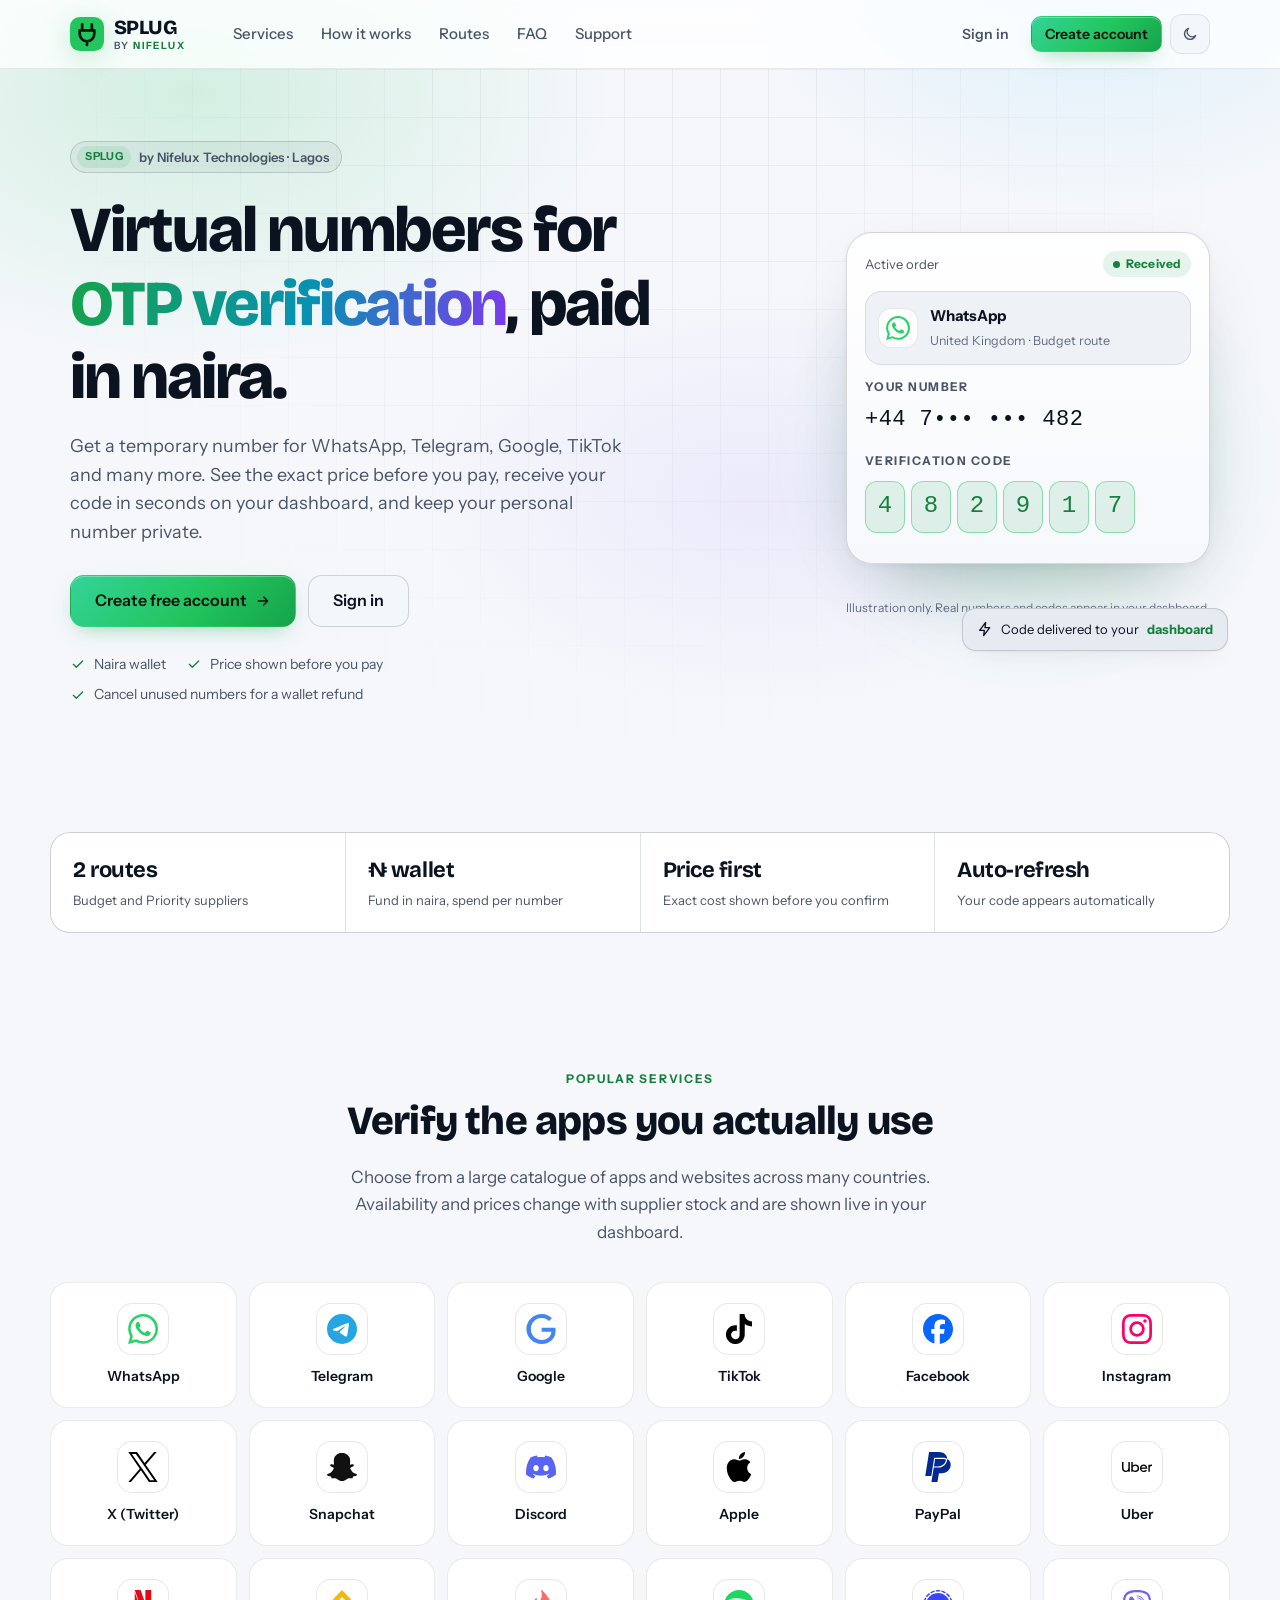
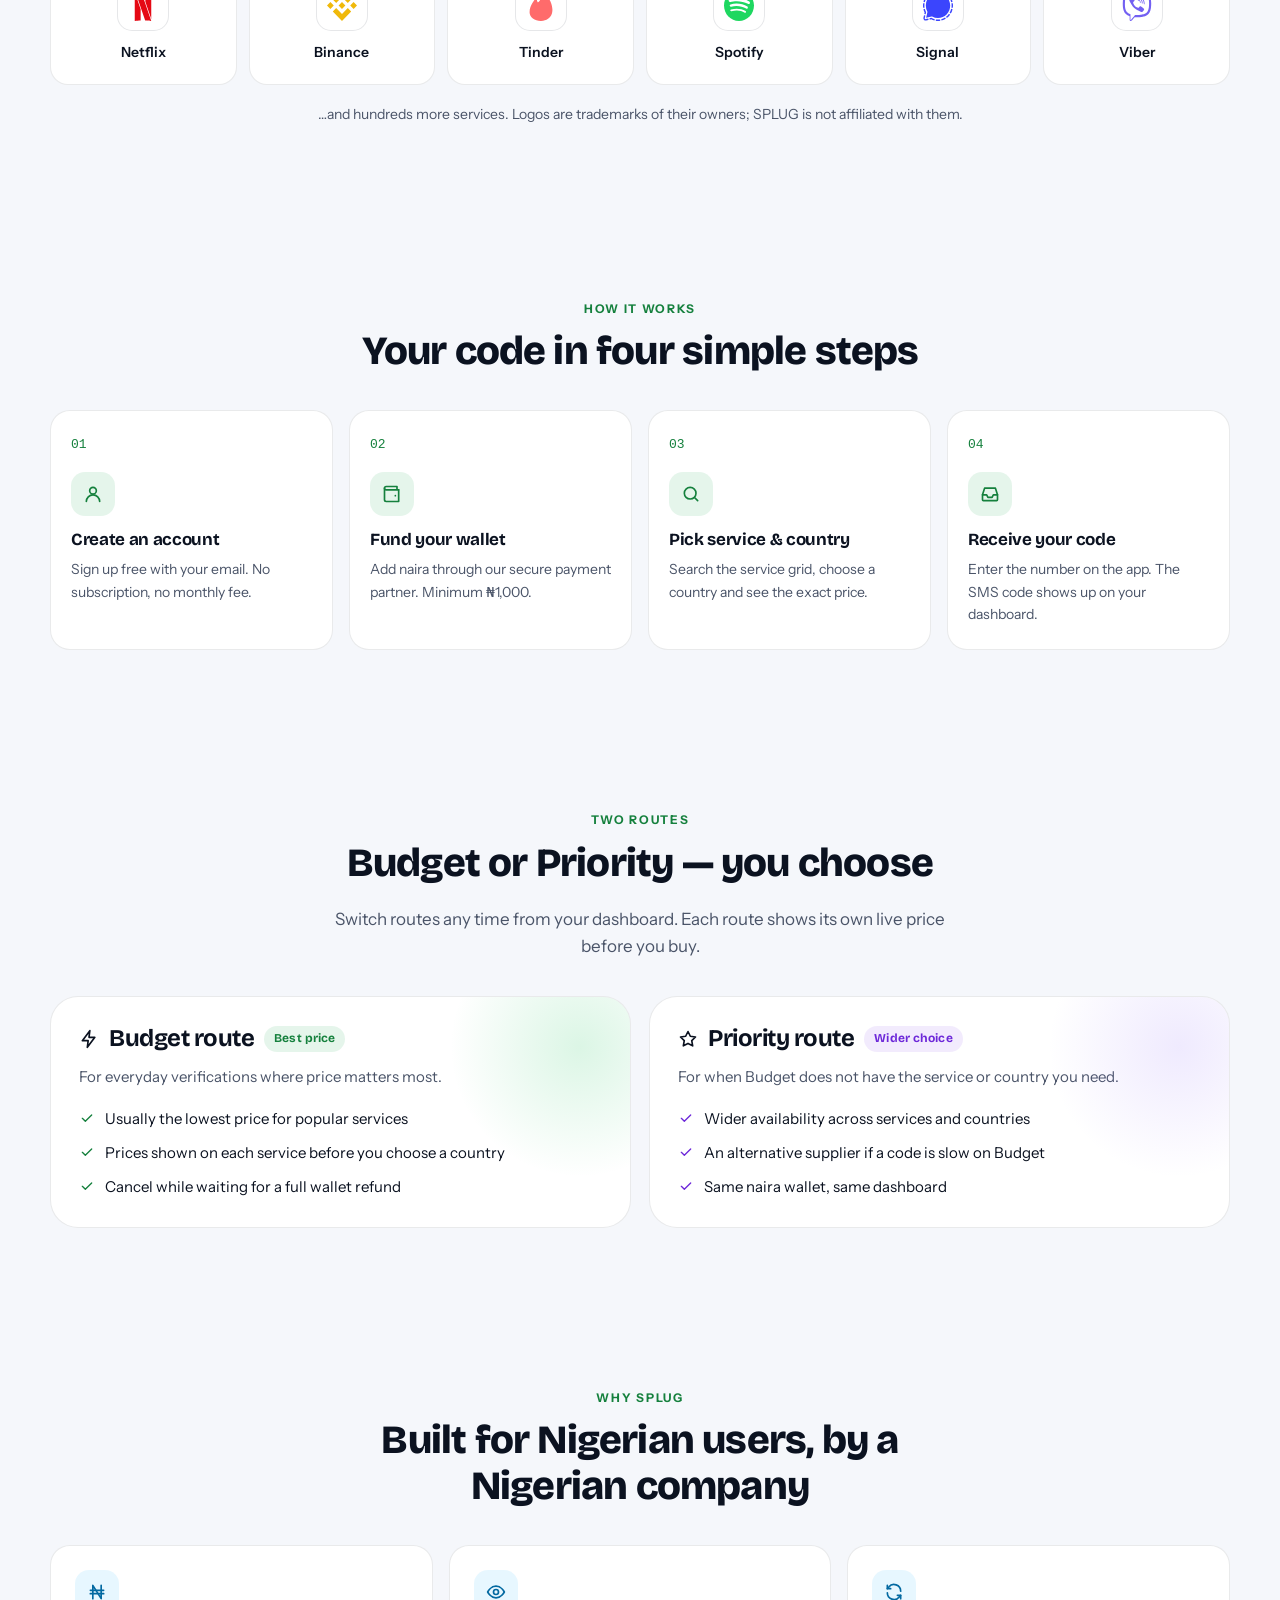
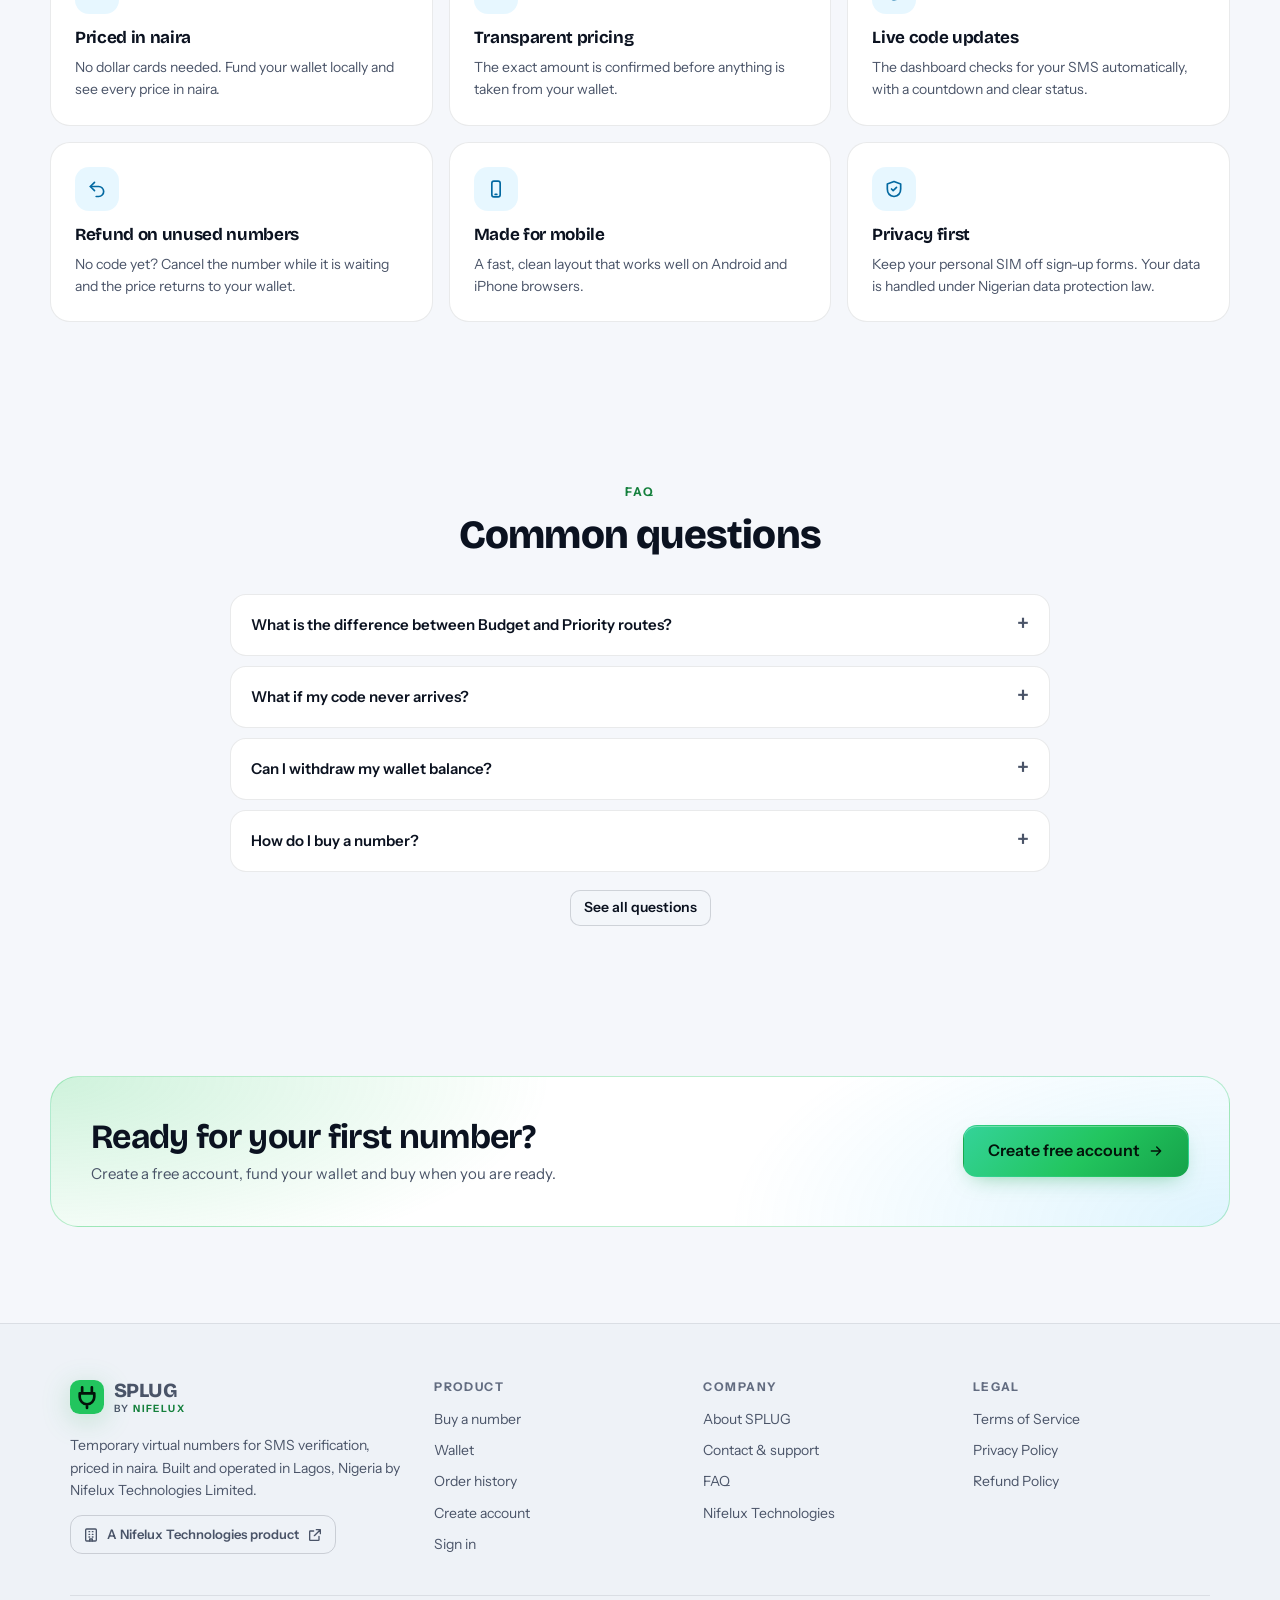
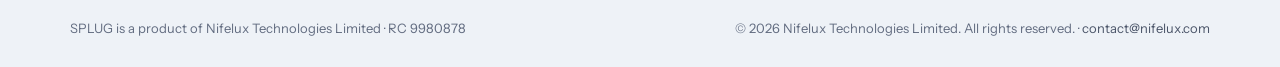
==== commit 5dcf5a67: "Add light mode with theme toggle; mobile layout fixes" ====
--- a/index.html
+++ b/index.html
@@ -10,11 +10,13 @@
   <meta property="og:title" content="SPLUG by Nifelux — Virtual numbers for OTP verification in Nigeria" />
   <meta property="og:description" content="Buy temporary virtual numbers for WhatsApp, Telegram, Google, TikTok and more. Fund in naira, see the price first, and receive your SMS code on your dashboard. A Nifelux Technologies product." />
   <meta property="og:type" content="website" />
+  <meta name="color-scheme" content="dark light" />
   <meta name="theme-color" content="#060912" />
+  <script>(function(){var d=document.documentElement,t;try{t=localStorage.getItem('splug_theme')}catch(e){}if(t!=='light'&&t!=='dark')t=window.matchMedia&&matchMedia('(prefers-color-scheme: light)').matches?'light':'dark';d.setAttribute('data-theme',t);var m=document.querySelector('meta[name="theme-color"]');if(m)m.setAttribute('content',t==='light'?'#f5f7fb':'#060912')})();</script>
   <link rel="icon" type="image/svg+xml" href="/assets/favicon.svg" />
   <link rel="preconnect" href="https://fonts.googleapis.com" /><link rel="preconnect" href="https://fonts.gstatic.com" crossorigin />
   <link href="https://fonts.googleapis.com/css2?family=Bricolage+Grotesque:opsz,wght@12..96,600;12..96,700;12..96,800&family=DM+Mono:wght@400;500&family=Instrument+Sans:wght@400;500;600;700&display=swap" rel="stylesheet" />
-  <link rel="stylesheet" href="/assets/css/style.css?v=6" />
+  <link rel="stylesheet" href="/assets/css/style.css?v=7" />
 </head>
 <body>
   <a class="skip" href="#main">Skip to content</a>
@@ -22,7 +24,8 @@
     <div class="container site-header-inner">
       <a class="brand" href="/index.html" aria-label="SPLUG by Nifelux — home"><svg class="brand-mark" viewBox="0 0 28 28" aria-hidden="true"><rect width="28" height="28" rx="8" fill="#22c55e"/><path d="M10 6v5M18 6v5M8 11h12v3a6 6 0 0 1-12 0v-3zM14 20v3" stroke="#03130a" stroke-width="2.2" stroke-linecap="round" stroke-linejoin="round" fill="none"/></svg><span class="brand-text">SPLUG<small>by <b>Nifelux</b></small></span></a>
       <nav class="nav-links" aria-label="Primary"><a href="/index.html#services">Services</a><a href="/index.html#how">How it works</a><a href="/index.html#routes">Routes</a><a href="/faq.html">FAQ</a><a href="/contact.html">Support</a></nav>
-      <div class="header-actions"><a class="btn btn-quiet btn-sm hide-m" href="/login.html" data-guest>Sign in</a><a class="btn btn-primary btn-sm" href="/register.html" data-guest>Create account</a><a class="btn btn-primary btn-sm" href="/dashboard.html" data-member hidden>Open dashboard</a>
+      <div class="header-actions"><a class="btn btn-quiet btn-sm hide-m" href="/login.html" data-guest>Sign in</a><a class="btn btn-primary btn-sm" href="/register.html" data-guest><span class="lbl-l">Create account</span><span class="lbl-s">Sign up</span></a><a class="btn btn-primary btn-sm" href="/dashboard.html" data-member hidden><span class="lbl-l">Open dashboard</span><span class="lbl-s">Dashboard</span></a>
+        <button class="icon-btn theme-toggle" type="button" data-theme-toggle aria-label="Switch to light theme" title="Switch to light theme"><svg class="icon-sm i-sun" viewBox="0 0 24 24" fill="none" stroke="currentColor" stroke-width="2" stroke-linecap="round" stroke-linejoin="round" aria-hidden="true"><circle cx="12" cy="12" r="4"/><path d="M12 2v2M12 20v2M4.9 4.9l1.4 1.4M17.7 17.7l1.4 1.4M2 12h2M20 12h2M4.9 19.1l1.4-1.4M17.7 6.3l1.4-1.4"/></svg><svg class="icon-sm i-moon" viewBox="0 0 24 24" fill="none" stroke="currentColor" stroke-width="2" stroke-linecap="round" stroke-linejoin="round" aria-hidden="true"><path d="M20.5 14.1A8.5 8.5 0 1 1 9.9 3.5a6.8 6.8 0 0 0 10.6 10.6z"/></svg></button>
         <button class="icon-btn menu-toggle" type="button" aria-label="Open menu" aria-expanded="false" aria-controls="mobileMenu"><svg class="icon" viewBox="0 0 24 24" fill="none" stroke="currentColor" stroke-width="2" stroke-linecap="round" stroke-linejoin="round" aria-hidden="true"><path d="M4 6h16M4 12h16M4 18h16"/></svg></button>
       </div>
     </div>
@@ -198,6 +201,6 @@
       </div>
     </div>
   </footer>
-  <script src="/assets/js/common.js?v=6"></script>
+  <script src="/assets/js/common.js?v=7"></script>
 </body>
 </html>
--- a/assets/css/style.css
+++ b/assets/css/style.css
@@ -1,5 +1,5 @@
 /* =====================================================================
-   SPLUG by Nifelux — design system (dark)
+   SPLUG by Nifelux — design system (dark default + [data-theme="light"])
    ===================================================================== */
 :root {
   --bg: #060912;
@@ -34,8 +34,105 @@
   --mono: 'DM Mono', ui-monospace, SFMono-Regular, Menlo, monospace;
   --sidebar: 252px;
   --topbar: 64px;
+  /* theme-dependent tokens (overridden in [data-theme="light"]) */
+  --brand-fill: #22c55e;            /* solid green fills behind dark ink */
+  --hover: rgba(255, 255, 255, .04);
+  --hover-2: rgba(255, 255, 255, .06);
+  --hover-3: rgba(255, 255, 255, .1);
+  --neutral-soft: rgba(148, 163, 184, .12);
+  --danger-ink: #fecdd3;
+  --warn-ink: #fde68a;
+  --doc-text: #cdd5e4;
+  --glass: rgba(6, 9, 18, .72);
+  --glass-2: rgba(6, 9, 18, .78);
+  --glass-solid: rgba(6, 9, 18, .96);
+  --tabbar-bg: rgba(10, 15, 28, .94);
+  --backdrop: rgba(3, 6, 12, .72);
+  --card-end: rgba(15, 22, 38, .85);
+  --brand-glow: drop-shadow(0 6px 18px rgba(34, 197, 94, 0.35));
+  --grad-text: linear-gradient(100deg, #4ade80, #22d3ee 60%, #a78bfa);
+  --hero-glow: radial-gradient(600px 380px at 15% 25%, rgba(34,197,94,.18), transparent 70%), radial-gradient(520px 360px at 85% 10%, rgba(56,189,248,.14), transparent 70%), radial-gradient(500px 300px at 60% 70%, rgba(167,139,250,.10), transparent 70%);
+  --mock-bg: linear-gradient(180deg, #111a2e, #0b1120);
+  --letter-bg: linear-gradient(135deg, #1b2540, #24304f);
+  --logo-ring: none;
+  --ticket-top: radial-gradient(400px 180px at 0% 0%, rgba(34,197,94,.16), transparent), linear-gradient(180deg, #121c33, #0e1628);
+  --ticket-top-off: linear-gradient(180deg, #151b2b, #10172a);
+  --balance-bg: radial-gradient(400px 220px at 100% 0%, rgba(56,189,248,.22), transparent), radial-gradient(420px 260px at 0% 100%, rgba(34,197,94,.28), transparent), linear-gradient(135deg, #0f2a1f, #0b1426);
+  --balance-sub: #b7c7d6;
+  --pill-bg: rgba(0, 0, 0, .25);
+  --pill-line: rgba(255, 255, 255, .12);
+  --pill-ink: #d6e2ee;
+  --tab-sel-shadow: 0 1px 0 rgba(255,255,255,.06) inset;
   color-scheme: dark;
 }
+
+/* ---------- light theme ---------- */
+[data-theme='light'] {
+  --bg: #f5f7fb;
+  --bg-2: #eef2f7;
+  --surface: #ffffff;
+  --surface-2: #f3f6fa;
+  --surface-3: #e6ebf2;
+  --line: rgba(15, 23, 42, 0.09);
+  --line-2: rgba(15, 23, 42, 0.16);
+  --text: #0b1220;
+  --muted: #4a5468;
+  --dim: #626c80;
+  --brand: #15803d;
+  --brand-2: #047857;
+  --brand-soft: rgba(22, 163, 74, 0.11);
+  --accent: #0369a1;
+  --violet: #6d28d9;
+  --violet-soft: rgba(124, 58, 237, 0.1);
+  --warn: #b45309;
+  --warn-soft: rgba(245, 158, 11, 0.14);
+  --danger: #be123c;
+  --danger-soft: rgba(225, 29, 72, 0.09);
+  --shadow: 0 1px 2px rgba(15, 23, 42, .04), 0 10px 30px -16px rgba(15, 23, 42, 0.18);
+  --shadow-lg: 0 2px 6px rgba(15, 23, 42, .04), 0 30px 70px -30px rgba(15, 23, 42, 0.3);
+  --brand-fill: #22c55e;
+  --hover: rgba(15, 23, 42, .045);
+  --hover-2: rgba(15, 23, 42, .035);
+  --hover-3: rgba(15, 23, 42, .07);
+  --neutral-soft: rgba(100, 116, 139, .13);
+  --danger-ink: #9f1239;
+  --warn-ink: #78350f;
+  --doc-text: #2b3446;
+  --glass: rgba(255, 255, 255, .78);
+  --glass-2: rgba(255, 255, 255, .82);
+  --glass-solid: rgba(255, 255, 255, .98);
+  --tabbar-bg: rgba(255, 255, 255, .94);
+  --backdrop: rgba(15, 23, 42, .42);
+  --card-end: #ffffff;
+  --brand-glow: drop-shadow(0 6px 14px rgba(22, 163, 74, 0.22));
+  --grad-text: linear-gradient(100deg, #16a34a, #0891b2 55%, #7c3aed);
+  --hero-glow: radial-gradient(600px 380px at 15% 25%, rgba(34,197,94,.16), transparent 70%), radial-gradient(520px 360px at 85% 10%, rgba(56,189,248,.14), transparent 70%), radial-gradient(500px 300px at 60% 70%, rgba(167,139,250,.12), transparent 70%);
+  --mock-bg: linear-gradient(180deg, #ffffff, #f6f8fc);
+  --letter-bg: linear-gradient(135deg, #475569, #334155);
+  --logo-ring: inset 0 0 0 1px rgba(15, 23, 42, .1);
+  --ticket-top: radial-gradient(400px 180px at 0% 0%, rgba(34,197,94,.16), transparent), linear-gradient(180deg, #f3faf6, #ffffff);
+  --ticket-top-off: linear-gradient(180deg, #f3f5f9, #ffffff);
+  --balance-bg: radial-gradient(400px 220px at 100% 0%, rgba(56,189,248,.2), transparent), radial-gradient(420px 260px at 0% 100%, rgba(34,197,94,.24), transparent), linear-gradient(135deg, #e9f8ef, #eef6fd);
+  --balance-sub: #3d4a5c;
+  --pill-bg: rgba(255, 255, 255, .7);
+  --pill-line: rgba(15, 23, 42, .1);
+  --pill-ink: #1f2a3a;
+  --tab-sel-shadow: 0 1px 3px rgba(15, 23, 42, .1);
+  color-scheme: light;
+}
+[data-theme='light'] .tabs [role='tab'][aria-selected='true'] { background: var(--surface); }
+[data-theme='light'] .tabs { background: var(--surface-2); }
+[data-theme='light'] .toast { background: var(--surface); }
+[data-theme='light'] .input { background: var(--surface); }
+[data-theme='light'] .card { box-shadow: var(--shadow); }
+[data-theme='light'] .bg-grid { opacity: .55; }
+[data-theme='light'] .btn-primary { box-shadow: 0 8px 22px -10px rgba(22, 163, 74, 0.55), inset 0 1px 0 rgba(255,255,255,.3); }
+
+/* ---------- theme toggle ---------- */
+.theme-toggle .i-moon { display: none; }
+[data-theme='light'] .theme-toggle .i-sun { display: none; }
+[data-theme='light'] .theme-toggle .i-moon { display: block; }
+.lbl-s { display: none; }
 
 *, *::before, *::after { box-sizing: border-box; }
 html { -webkit-text-size-adjust: 100%; scroll-behavior: smooth; }
@@ -57,12 +154,12 @@
 .muted { color: var(--muted); }
 .mono { font-family: var(--mono); }
 .container { width: 100%; max-width: 1180px; margin: 0 auto; padding: 0 20px; }
-.skip { position: absolute; left: -999px; top: 8px; background: var(--brand); color: var(--brand-ink); padding: 8px 12px; border-radius: 8px; z-index: 100; }
+.skip { position: absolute; left: -999px; top: 8px; background: var(--brand-fill); color: var(--brand-ink); padding: 8px 12px; border-radius: 8px; z-index: 100; }
 .skip:focus { left: 8px; }
 
 /* ---------- brand ---------- */
 .brand { display: inline-flex; align-items: center; gap: 10px; font-family: var(--display); font-weight: 800; font-size: 20px; letter-spacing: -0.03em; }
-.brand-mark { width: 34px; height: 34px; color: var(--brand); filter: drop-shadow(0 6px 18px rgba(34, 197, 94, 0.35)); }
+.brand-mark { width: 34px; height: 34px; color: var(--brand); filter: var(--brand-glow); }
 .brand-text { display: flex; flex-direction: column; line-height: 1; }
 .brand-text small { font: 600 10px/1 var(--font); letter-spacing: .14em; text-transform: uppercase; color: var(--muted); margin-top: 4px; }
 .brand-text small b { color: var(--brand); font-weight: 700; }
@@ -75,12 +172,12 @@
 }
 .btn:active { transform: translateY(1px); }
 .btn:disabled, .btn[aria-disabled='true'] { opacity: .45; cursor: not-allowed; transform: none; }
-.btn-primary { background: linear-gradient(135deg, #34d399, var(--brand) 55%, #16a34a); color: var(--brand-ink); box-shadow: 0 10px 30px -10px rgba(34, 197, 94, 0.55), inset 0 1px 0 rgba(255,255,255,.25); }
+.btn-primary { background: linear-gradient(135deg, #34d399, var(--brand-fill) 55%, #16a34a); color: var(--brand-ink); box-shadow: 0 10px 30px -10px rgba(34, 197, 94, 0.55), inset 0 1px 0 rgba(255,255,255,.25); }
 .btn-primary:hover:not(:disabled) { box-shadow: 0 14px 34px -10px rgba(34, 197, 94, 0.7), inset 0 1px 0 rgba(255,255,255,.3); }
 .btn-secondary { background: var(--surface-2); border-color: var(--line-2); color: var(--text); }
 .btn-secondary:hover:not(:disabled) { background: var(--surface-3); }
 .btn-quiet { background: transparent; color: var(--muted); }
-.btn-quiet:hover { color: var(--text); background: rgba(255,255,255,.04); }
+.btn-quiet:hover { color: var(--text); background: var(--hover); }
 .btn-danger { background: var(--danger-soft); color: var(--danger); border-color: rgba(251, 113, 133, .3); }
 .btn-danger:hover:not(:disabled) { background: rgba(251, 113, 133, .2); }
 .btn-sm { height: 36px; padding: 0 13px; font-size: 14px; border-radius: 10px; }
@@ -91,10 +188,10 @@
 .btn-secondary.is-loading::after, .btn-danger.is-loading::after { border-color: var(--text) transparent var(--text) transparent; }
 .icon-btn { display: inline-grid; place-items: center; width: 40px; height: 40px; border-radius: 12px; background: var(--surface-2); border: 1px solid var(--line); color: var(--muted); }
 .icon-btn:hover { color: var(--text); background: var(--surface-3); }
-.chip-btn { display: inline-flex; align-items: center; gap: 6px; height: 34px; padding: 0 12px; border-radius: 10px; background: rgba(255,255,255,.06); border: 1px solid var(--line-2); color: var(--text); font-size: 13px; font-weight: 600; }
-.chip-btn:hover:not(:disabled) { background: rgba(255,255,255,.1); }
+.chip-btn { display: inline-flex; align-items: center; gap: 6px; height: 34px; padding: 0 12px; border-radius: 10px; background: var(--hover-2); border: 1px solid var(--line-2); color: var(--text); font-size: 13px; font-weight: 600; }
+.chip-btn:hover:not(:disabled) { background: var(--hover-3); }
 .chip-btn:disabled { opacity: .4; cursor: not-allowed; }
-.chip-btn.primary { background: var(--brand); color: var(--brand-ink); border-color: transparent; }
+.chip-btn.primary { background: var(--brand-fill); color: var(--brand-ink); border-color: transparent; }
 .chip-btn.danger { color: var(--danger); border-color: rgba(251,113,133,.35); background: var(--danger-soft); }
 @keyframes spin { to { transform: rotate(360deg); } }
 
@@ -117,26 +214,26 @@
 .check { display: flex; gap: 10px; align-items: flex-start; font-size: 14px; color: var(--muted); margin: 4px 0 18px; }
 .check input { width: 18px; height: 18px; margin-top: 2px; accent-color: var(--brand); flex: none; }
 .check a { color: var(--brand); font-weight: 600; }
-.form-error { display: flex; gap: 10px; align-items: flex-start; background: var(--danger-soft); border: 1px solid rgba(251,113,133,.3); color: #fecdd3; padding: 11px 13px; border-radius: 12px; margin-bottom: 16px; font-size: 14px; }
+.form-error { display: flex; gap: 10px; align-items: flex-start; background: var(--danger-soft); border: 1px solid rgba(251,113,133,.3); color: var(--danger-ink); padding: 11px 13px; border-radius: 12px; margin-bottom: 16px; font-size: 14px; }
 .form-error svg { margin-top: 2px; color: var(--danger); }
 .search { position: relative; }
 .search > svg { position: absolute; left: 14px; top: 50%; transform: translateY(-50%); color: var(--dim); pointer-events: none; }
 .search .input { padding-left: 42px; }
 
 /* ---------- surfaces ---------- */
-.card { background: linear-gradient(180deg, var(--surface), rgba(15,22,38,.85)); border: 1px solid var(--line); border-radius: var(--r-lg); padding: 22px; box-shadow: var(--shadow); }
+.card { background: linear-gradient(180deg, var(--surface), var(--card-end)); border: 1px solid var(--line); border-radius: var(--r-lg); padding: 22px; box-shadow: var(--shadow); }
 .card + .card { margin-top: 18px; }
 .card-head { display: flex; align-items: center; justify-content: space-between; gap: 12px; margin-bottom: 16px; }
 .card-head h2, .card-head h3 { margin: 0; font-size: 18px; }
 .card-sub { color: var(--muted); font-size: 14px; margin: -8px 0 16px; }
 
 /* ---------- badges ---------- */
-.badge { display: inline-flex; align-items: center; gap: 6px; height: 26px; padding: 0 10px; border-radius: 999px; font-size: 12px; font-weight: 700; letter-spacing: .01em; background: rgba(148,163,184,.12); color: var(--muted); white-space: nowrap; }
+.badge { display: inline-flex; align-items: center; gap: 6px; height: 26px; padding: 0 10px; border-radius: 999px; font-size: 12px; font-weight: 700; letter-spacing: .01em; background: var(--neutral-soft); color: var(--muted); white-space: nowrap; }
 .badge .dot, .badge i.dot { width: 7px; height: 7px; border-radius: 50%; background: currentColor; }
 .badge.pending, .badge.processing, .badge.init { background: var(--warn-soft); color: var(--warn); }
 .badge.pending .dot { animation: pulse 1.4s ease-in-out infinite; }
 .badge.received, .badge.success, .badge.completed, .badge.successful, .badge.paid { background: var(--brand-soft); color: var(--brand); }
-.badge.cancelled, .badge.canceled, .badge.neutral { background: rgba(148,163,184,.12); color: var(--muted); }
+.badge.cancelled, .badge.canceled, .badge.neutral { background: var(--neutral-soft); color: var(--muted); }
 .badge.expired, .badge.failed, .badge.error { background: var(--danger-soft); color: var(--danger); }
 .badge.budget { background: var(--brand-soft); color: var(--brand); }
 .badge.priority { background: var(--violet-soft); color: var(--violet); }
@@ -149,7 +246,7 @@
 .chip[aria-pressed='true'] { background: var(--brand-soft); border-color: rgba(34,197,94,.45); color: var(--brand); }
 .tabs { display: inline-flex; gap: 4px; padding: 4px; border-radius: 14px; background: var(--surface); border: 1px solid var(--line); margin-bottom: 16px; }
 .tabs [role='tab'] { height: 38px; padding: 0 16px; border: 0; border-radius: 10px; background: transparent; color: var(--muted); font-weight: 600; }
-.tabs [role='tab'][aria-selected='true'] { background: var(--surface-3); color: var(--text); box-shadow: 0 1px 0 rgba(255,255,255,.06) inset; }
+.tabs [role='tab'][aria-selected='true'] { background: var(--surface-3); color: var(--text); box-shadow: var(--tab-sel-shadow); }
 
 /* ---------- lists ---------- */
 .list { list-style: none; margin: 0; padding: 0; }
@@ -164,7 +261,7 @@
 .amount { font-family: var(--mono); font-weight: 500; font-size: 14px; }
 .amount.pos { color: var(--brand); }
 .amount.neg { color: var(--text); }
-.txn-ico { width: 38px; height: 38px; border-radius: 12px; display: grid; place-items: center; background: rgba(148,163,184,.1); color: var(--muted); }
+.txn-ico { width: 38px; height: 38px; border-radius: 12px; display: grid; place-items: center; background: var(--neutral-soft); color: var(--muted); }
 .txn-ico.in { background: var(--brand-soft); color: var(--brand); }
 .otp-pill { font-family: var(--mono); font-size: 14px; letter-spacing: .12em; padding: 6px 10px; border-radius: 10px; background: var(--bg-2); border: 1px dashed var(--line-2); color: var(--dim); }
 .otp-pill.has-code { color: var(--brand); border-style: solid; border-color: rgba(34,197,94,.4); background: var(--brand-soft); }
@@ -180,13 +277,13 @@
 @keyframes shimmer { to { background-position: -200% 0; } }
 
 /* ---------- toast + dialog ---------- */
-.toast { position: fixed; left: 50%; bottom: 24px; transform: translate(-50%, 30px); opacity: 0; pointer-events: none; z-index: 90; max-width: min(92vw, 480px); padding: 12px 16px; border-radius: 14px; background: var(--surface-3); border: 1px solid var(--line-2); box-shadow: var(--shadow-lg); font-weight: 600; font-size: 14px; transition: .25s; }
+.toast { position: fixed; left: 50%; bottom: 24px; transform: translate(-50%, 30px); opacity: 0; pointer-events: none; z-index: 90; width: max-content; max-width: min(92vw, 480px); padding: 12px 16px; border-radius: 14px; background: var(--surface-3); border: 1px solid var(--line-2); box-shadow: var(--shadow-lg); font-weight: 600; font-size: 14px; transition: .25s; }
 .toast.show { opacity: 1; transform: translate(-50%, 0); }
 .toast.success { border-color: rgba(34,197,94,.45); }
-.toast.error { border-color: rgba(251,113,133,.5); color: #fecdd3; }
+.toast.error { border-color: rgba(251,113,133,.5); color: var(--danger-ink); }
 body.has-tabbar .toast { bottom: 92px; }
 .dlg { border: 1px solid var(--line-2); border-radius: 22px; padding: 0; background: var(--surface); color: var(--text); width: min(92vw, 440px); box-shadow: var(--shadow-lg); }
-.dlg::backdrop { background: rgba(3, 6, 12, .72); backdrop-filter: blur(4px); }
+.dlg::backdrop { background: var(--backdrop); backdrop-filter: blur(4px); }
 .dlg-body { padding: 22px 22px 8px; }
 .dlg h2 { font-size: 20px; }
 .dlg-rows { margin: 14px 0; padding: 4px 14px; border-radius: 14px; background: var(--bg-2); border: 1px solid var(--line); }
@@ -201,30 +298,31 @@
 /* =====================================================================
    PUBLIC SITE
    ===================================================================== */
-.bg-glow { position: relative; isolation: isolate; }
+.bg-glow { position: relative; isolation: isolate; overflow-x: clip; }
 .bg-glow::before { content: ''; position: absolute; inset: -200px 0 auto; height: 900px; z-index: -1; pointer-events: none;
-  background: radial-gradient(600px 380px at 15% 25%, rgba(34,197,94,.18), transparent 70%), radial-gradient(520px 360px at 85% 10%, rgba(56,189,248,.14), transparent 70%), radial-gradient(500px 300px at 60% 70%, rgba(167,139,250,.10), transparent 70%); }
+  background: var(--hero-glow); }
 .bg-grid { position: absolute; inset: 0; z-index: -1; pointer-events: none; opacity: .35;
   background-image: linear-gradient(var(--line) 1px, transparent 1px), linear-gradient(90deg, var(--line) 1px, transparent 1px); background-size: 48px 48px;
   mask-image: radial-gradient(ellipse at 50% 0%, #000 20%, transparent 70%); -webkit-mask-image: radial-gradient(ellipse at 50% 0%, #000 20%, transparent 70%); }
 
-.site-header { position: sticky; top: 0; z-index: 50; background: rgba(6, 9, 18, .72); backdrop-filter: saturate(150%) blur(14px); -webkit-backdrop-filter: saturate(150%) blur(14px); border-bottom: 1px solid var(--line); }
+.site-header { position: sticky; top: 0; z-index: 50; background: var(--glass); backdrop-filter: saturate(150%) blur(14px); -webkit-backdrop-filter: saturate(150%) blur(14px); border-bottom: 1px solid var(--line); }
 .site-header-inner { display: flex; align-items: center; gap: 24px; height: 68px; }
 .nav-links { display: flex; gap: 4px; margin-left: 12px; }
 .nav-links a { padding: 8px 12px; border-radius: 10px; color: var(--muted); font-weight: 500; font-size: 15px; }
-.nav-links a:hover, .nav-links a[aria-current='page'] { color: var(--text); background: rgba(255,255,255,.04); }
+.nav-links a:hover, .nav-links a[aria-current='page'] { color: var(--text); background: var(--hover); }
 .header-actions { margin-left: auto; display: flex; align-items: center; gap: 8px; }
 .menu-toggle { display: none; }
-.mobile-menu { display: none; border-top: 1px solid var(--line); padding: 12px 20px 18px; background: rgba(6,9,18,.96); }
+.mobile-menu { display: none; border-top: 1px solid var(--line); padding: 12px 20px 18px; background: var(--glass-solid); }
 .mobile-menu a { display: block; padding: 12px 6px; border-bottom: 1px solid var(--line); color: var(--muted); font-weight: 500; }
 .mobile-menu .btn { margin-top: 14px; }
+.mobile-menu a.btn { display: flex; padding: 0 18px; border-bottom: 0; color: var(--brand-ink); font-weight: 600; }
 .site-header.open .mobile-menu { display: block; }
 
-.eyebrow { display: inline-flex; align-items: center; gap: 8px; height: 32px; padding: 0 12px 0 6px; border-radius: 999px; border: 1px solid var(--line-2); background: rgba(255,255,255,.03); font-size: 13px; font-weight: 600; color: var(--muted); margin-bottom: 20px; }
+.eyebrow { display: inline-flex; align-items: center; gap: 8px; height: 32px; padding: 0 12px 0 6px; border-radius: 999px; border: 1px solid var(--line-2); background: var(--hover); font-size: 13px; font-weight: 600; color: var(--muted); margin-bottom: 20px; }
 .eyebrow b { display: inline-grid; place-items: center; height: 22px; padding: 0 8px; border-radius: 999px; background: var(--brand-soft); color: var(--brand); font-size: 11px; letter-spacing: .06em; text-transform: uppercase; }
-.grad { background: linear-gradient(100deg, #4ade80, #22d3ee 60%, #a78bfa); -webkit-background-clip: text; background-clip: text; color: transparent; }
-
-.hero { padding: 72px 0 56px; }
+.grad { background: var(--grad-text); -webkit-background-clip: text; background-clip: text; color: transparent; }
+
+.hero { padding-top: 72px; padding-bottom: 56px; }
 .hero-grid { display: grid; grid-template-columns: 1.1fr .9fr; gap: 56px; align-items: center; }
 .hero h1 { font-size: clamp(38px, 6vw, 64px); font-weight: 800; letter-spacing: -0.035em; margin-bottom: 18px; }
 .hero .lead { font-size: 18px; color: var(--muted); max-width: 560px; margin-bottom: 28px; }
@@ -235,7 +333,7 @@
 
 .mock { position: relative; max-width: 380px; margin-left: auto; }
 .mock::before { content: ''; position: absolute; inset: 10% -10% -6% -10%; background: radial-gradient(closest-side, rgba(34,197,94,.3), transparent); filter: blur(30px); z-index: -1; }
-.mock-card { border-radius: 26px; background: linear-gradient(180deg, #111a2e, #0b1120); border: 1px solid var(--line-2); padding: 18px; box-shadow: var(--shadow-lg); }
+.mock-card { border-radius: 26px; background: var(--mock-bg); border: 1px solid var(--line-2); padding: 18px; box-shadow: var(--shadow-lg); }
 .mock-head { display: flex; align-items: center; justify-content: space-between; margin-bottom: 14px; font-size: 13px; color: var(--muted); }
 .mock-svc { display: flex; align-items: center; gap: 12px; padding: 12px; border-radius: 16px; background: var(--bg-2); border: 1px solid var(--line); margin-bottom: 12px; }
 .mock-svc .svc-logo { width: 40px; height: 40px; }
@@ -259,9 +357,9 @@
 .section-head h2 { font-size: clamp(28px, 4vw, 40px); font-weight: 800; }
 .section-head p { color: var(--muted); font-size: 17px; }
 
-.svc-logo { width: 44px; height: 44px; border-radius: 13px; display: grid; place-items: center; flex: none; background: rgba(255,255,255,.95); overflow: hidden; }
+.svc-logo { width: 44px; height: 44px; border-radius: 13px; display: grid; place-items: center; flex: none; background: rgba(255,255,255,.95); box-shadow: var(--logo-ring); overflow: hidden; }
 .svc-logo img { width: 58%; height: 58%; object-fit: contain; }
-.svc-logo.letter { background: linear-gradient(135deg, var(--surface-3), #24304f); color: var(--text); font-family: var(--display); font-weight: 800; font-size: 17px; }
+.svc-logo.letter { background: var(--letter-bg); color: #fff; font-family: var(--display); font-weight: 800; font-size: 17px; }
 .svc-showcase { display: grid; grid-template-columns: repeat(6, 1fr); gap: 12px; }
 .svc-tile { display: flex; flex-direction: column; align-items: center; gap: 10px; padding: 20px 10px; border-radius: 18px; background: var(--surface); border: 1px solid var(--line); text-align: center; font-weight: 600; font-size: 14px; transition: transform .2s, border-color .2s, background .2s; }
 .svc-tile:hover { transform: translateY(-3px); border-color: var(--line-2); background: var(--surface-2); }
@@ -330,7 +428,7 @@
 .toc strong { display: block; font-size: 12px; text-transform: uppercase; letter-spacing: .12em; color: var(--dim); margin-bottom: 10px; }
 .toc ol { margin: 0; padding-left: 18px; display: grid; gap: 7px; color: var(--muted); }
 .toc a:hover { color: var(--text); }
-.doc { max-width: 760px; color: #cdd5e4; }
+.doc { max-width: 760px; color: var(--doc-text); }
 .doc h2 { font-size: 22px; margin: 36px 0 12px; color: var(--text); scroll-margin-top: 90px; }
 .doc h2:first-child { margin-top: 0; }
 .doc h3 { font-size: 17px; margin: 22px 0 8px; color: var(--text); }
@@ -373,7 +471,7 @@
 .side-nav { display: grid; gap: 4px; }
 .side-label { font-size: 11px; font-weight: 700; letter-spacing: .14em; text-transform: uppercase; color: var(--dim); padding: 16px 12px 8px; }
 .side-nav a { display: flex; align-items: center; gap: 12px; height: 44px; padding: 0 12px; border-radius: 12px; color: var(--muted); font-weight: 600; font-size: 15px; }
-.side-nav a:hover { background: rgba(255,255,255,.04); color: var(--text); }
+.side-nav a:hover { background: var(--hover); color: var(--text); }
 .side-nav a[aria-current='page'] { background: var(--brand-soft); color: var(--brand); box-shadow: inset 3px 0 0 var(--brand); }
 .side-foot { margin-top: auto; display: grid; gap: 10px; }
 .side-promo { padding: 14px; border-radius: 16px; background: linear-gradient(135deg, rgba(34,197,94,.14), rgba(56,189,248,.08)); border: 1px solid var(--line); font-size: 13px; color: var(--muted); }
@@ -383,13 +481,13 @@
 .side-by a { color: var(--muted); }
 .side-backdrop { display: none; }
 
-.app-topbar { position: sticky; top: 0; z-index: 40; height: var(--topbar); margin-left: var(--sidebar); display: flex; align-items: center; gap: 12px; padding: 0 28px; background: rgba(6,9,18,.78); backdrop-filter: blur(14px); -webkit-backdrop-filter: blur(14px); border-bottom: 1px solid var(--line); }
+.app-topbar { position: sticky; top: 0; z-index: 40; height: var(--topbar); margin-left: var(--sidebar); display: flex; align-items: center; gap: 12px; padding: 0 28px; background: var(--glass-2); backdrop-filter: blur(14px); -webkit-backdrop-filter: blur(14px); border-bottom: 1px solid var(--line); }
 .app-topbar .brand { display: none; }
 .app-topbar h1 { font-size: 18px; margin: 0; font-weight: 700; }
 .app-topbar .header-actions { gap: 10px; }
 .balance-chip { display: inline-flex; align-items: center; gap: 8px; height: 40px; padding: 0 6px 0 12px; border-radius: 12px; background: var(--surface-2); border: 1px solid var(--line-2); font-family: var(--mono); font-weight: 500; font-size: 14px; }
 .balance-chip .icon-sm { color: var(--brand); }
-.balance-chip .plus { display: grid; place-items: center; width: 28px; height: 28px; border-radius: 8px; background: var(--brand); color: var(--brand-ink); font-family: var(--font); font-weight: 800; font-size: 16px; }
+.balance-chip .plus { display: grid; place-items: center; width: 28px; height: 28px; border-radius: 8px; background: var(--brand-fill); color: var(--brand-ink); font-family: var(--font); font-weight: 800; font-size: 16px; }
 .user-chip { display: inline-grid; place-items: center; width: 40px; height: 40px; border-radius: 12px; background: linear-gradient(135deg, #16a34a, #0ea5e9); color: #fff; font-weight: 800; font-family: var(--display); }
 .app-main { margin-left: var(--sidebar); padding: 28px 28px 40px; max-width: calc(1240px + var(--sidebar)); }
 .app-footer { margin-left: var(--sidebar); padding: 18px 28px 28px; border-top: 1px solid var(--line); color: var(--dim); font-size: 13px; display: flex; flex-wrap: wrap; gap: 8px 18px; justify-content: space-between; }
@@ -416,7 +514,7 @@
 .step:last-of-type { border-bottom: 0; }
 .step-title { display: flex; align-items: center; gap: 10px; font-size: 16px; font-family: var(--font); font-weight: 700; margin-bottom: 14px; letter-spacing: 0; }
 .step-n { width: 26px; height: 26px; border-radius: 8px; display: grid; place-items: center; background: var(--surface-3); color: var(--muted); font-size: 13px; font-family: var(--mono); }
-.step.is-done .step-n { background: var(--brand); color: var(--brand-ink); }
+.step.is-done .step-n { background: var(--brand-fill); color: var(--brand-ink); }
 .step-value { margin-left: auto; font-size: 13px; font-weight: 600; color: var(--brand); display: inline-flex; align-items: center; gap: 6px; max-width: 55%; overflow: hidden; text-overflow: ellipsis; white-space: nowrap; }
 .step.is-locked .step-body { opacity: .5; pointer-events: none; }
 
@@ -426,9 +524,9 @@
 .route-opt strong { font-size: 15px; }
 .route-opt small { color: var(--dim); font-size: 12.5px; }
 .route-opt[aria-checked='true'] { border-color: rgba(34,197,94,.6); background: linear-gradient(135deg, rgba(34,197,94,.12), rgba(34,197,94,.03)); }
-.route-opt[aria-checked='true'] .ico { background: var(--brand); color: var(--brand-ink); }
+.route-opt[aria-checked='true'] .ico { background: var(--brand-fill); color: var(--brand-ink); }
 .route-opt[data-provider='premium'][aria-checked='true'] { border-color: rgba(167,139,250,.6); background: linear-gradient(135deg, rgba(167,139,250,.14), rgba(167,139,250,.03)); }
-.route-opt[data-provider='premium'][aria-checked='true'] .ico { background: var(--violet); color: #1b1035; }
+.route-opt[data-provider='premium'][aria-checked='true'] .ico { background: #a78bfa; color: #1b1035; }
 
 .svc-tools { display: flex; gap: 10px; margin-bottom: 12px; }
 .svc-tools .search { flex: 1; }
@@ -450,7 +548,7 @@
 .picker-search input:focus { outline: none; }
 .picker-list { list-style: none; margin: 0; padding: 6px; max-height: 300px; overflow: auto; scrollbar-width: thin; }
 .picker-opt { width: 100%; display: flex; align-items: center; gap: 12px; padding: 10px 12px; border: 0; border-radius: 10px; background: transparent; text-align: left; color: var(--text); font-size: 15px; }
-.picker-opt:hover, .picker-opt:focus { background: rgba(255,255,255,.05); outline: none; }
+.picker-opt:hover, .picker-opt:focus { background: var(--hover-3); outline: none; }
 .picker-opt[aria-selected='true'] { background: var(--brand-soft); color: var(--brand); font-weight: 600; }
 .picker-opt .flag { font-size: 22px; line-height: 1; width: 28px; text-align: center; }
 .picker-opt .grow { flex: 1; min-width: 0; overflow: hidden; text-overflow: ellipsis; white-space: nowrap; }
@@ -466,9 +564,9 @@
 
 /* active order ticket */
 .ticket { border-radius: 24px; overflow: hidden; border: 1px solid var(--line-2); background: var(--surface); box-shadow: var(--shadow-lg); }
-.ticket-top { padding: 20px; background: radial-gradient(400px 180px at 0% 0%, rgba(34,197,94,.16), transparent), linear-gradient(180deg, #121c33, #0e1628); position: relative; }
+.ticket-top { padding: 20px; background: var(--ticket-top); position: relative; }
 .ticket-top::after { content: ''; position: absolute; left: 0; right: 0; bottom: -1px; border-bottom: 2px dashed var(--line-2); }
-.ticket[data-state='cancelled'] .ticket-top, .ticket[data-state='expired'] .ticket-top { background: linear-gradient(180deg, #151b2b, #10172a); }
+.ticket[data-state='cancelled'] .ticket-top, .ticket[data-state='expired'] .ticket-top { background: var(--ticket-top-off); }
 .ticket-meta { display: flex; align-items: center; justify-content: space-between; gap: 10px; margin-bottom: 12px; }
 .ticket-label { font-size: 12px; font-weight: 700; letter-spacing: .12em; text-transform: uppercase; color: var(--muted); }
 .ticket-service { display: flex; align-items: center; gap: 10px; font-weight: 600; margin-bottom: 10px; min-width: 0; }
@@ -497,13 +595,13 @@
 /* wallet */
 .wallet-grid { display: grid; grid-template-columns: minmax(0, 1fr) minmax(0, 1fr); gap: 18px; align-items: start; }
 .balance-card { position: relative; overflow: hidden; padding: 24px; border-radius: var(--r-xl); margin-bottom: 18px; border: 1px solid rgba(34,197,94,.35);
-  background: radial-gradient(400px 220px at 100% 0%, rgba(56,189,248,.22), transparent), radial-gradient(420px 260px at 0% 100%, rgba(34,197,94,.28), transparent), linear-gradient(135deg, #0f2a1f, #0b1426); }
+  background: var(--balance-bg); }
 .balance-amount { font-family: var(--display); font-size: clamp(34px, 6vw, 46px); font-weight: 800; letter-spacing: -0.03em; margin: 6px 0 4px; }
-.balance-card p { color: #b7c7d6; font-size: 14px; margin: 0; }
-.balance-card .pill { display: inline-flex; align-items: center; gap: 6px; margin-top: 14px; font-size: 12px; font-weight: 600; padding: 6px 10px; border-radius: 999px; background: rgba(0,0,0,.25); border: 1px solid rgba(255,255,255,.12); color: #d6e2ee; }
-.notice { display: flex; gap: 10px; padding: 12px 14px; border-radius: 14px; background: var(--warn-soft); border: 1px solid rgba(251,191,36,.28); font-size: 13.5px; color: #fde68a; margin-top: 16px; }
+.balance-card p { color: var(--balance-sub); font-size: 14px; margin: 0; }
+.balance-card .pill { display: inline-flex; align-items: center; gap: 6px; margin-top: 14px; font-size: 12px; font-weight: 600; padding: 6px 10px; border-radius: 999px; background: var(--pill-bg); border: 1px solid var(--pill-line); color: var(--pill-ink); }
+.notice { display: flex; gap: 10px; padding: 12px 14px; border-radius: 14px; background: var(--warn-soft); border: 1px solid rgba(251,191,36,.28); font-size: 13.5px; color: var(--warn-ink); margin-top: 16px; }
 .notice svg { color: var(--warn); margin-top: 2px; }
-.notice a { color: #fff; text-decoration: underline; }
+.notice a { color: var(--text); text-decoration: underline; }
 
 /* mobile tab bar */
 .tabbar { display: none; }
@@ -534,7 +632,7 @@
   /* app */
   .sidebar { transform: translateX(-100%); box-shadow: var(--shadow-lg); }
   body.nav-open .sidebar { transform: none; }
-  body.nav-open .side-backdrop { display: block; position: fixed; inset: 0; z-index: 55; background: rgba(3,6,12,.6); }
+  body.nav-open .side-backdrop { display: block; position: fixed; inset: 0; z-index: 55; background: var(--backdrop); }
   .app-topbar, .app-main, .app-footer { margin-left: 0; }
   .app-topbar { padding: 0 14px; }
   .app-topbar .brand { display: inline-flex; font-size: 18px; }
@@ -549,14 +647,14 @@
   .stat-cards .stat:last-child { grid-column: 1 / -1; }
 
   body.has-tabbar { padding-bottom: calc(72px + env(safe-area-inset-bottom)); }
-  .tabbar { display: grid; grid-template-columns: repeat(4, 1fr); position: fixed; left: 0; right: 0; bottom: 0; z-index: 45; padding: 6px 6px calc(6px + env(safe-area-inset-bottom)); background: rgba(10,15,28,.94); backdrop-filter: blur(14px); -webkit-backdrop-filter: blur(14px); border-top: 1px solid var(--line); }
+  .tabbar { display: grid; grid-template-columns: repeat(4, 1fr); position: fixed; left: 0; right: 0; bottom: 0; z-index: 45; padding: 6px 6px calc(6px + env(safe-area-inset-bottom)); background: var(--tabbar-bg); backdrop-filter: blur(14px); -webkit-backdrop-filter: blur(14px); border-top: 1px solid var(--line); }
   .tabbar a { display: flex; flex-direction: column; align-items: center; gap: 3px; padding: 7px 4px; border-radius: 12px; color: var(--dim); font-size: 11.5px; font-weight: 600; }
   .tabbar a[aria-current='page'] { color: var(--brand); background: var(--brand-soft); }
 }
 @media (max-width: 640px) {
   body { font-size: 15px; }
   .container { padding: 0 16px; }
-  .hero { padding: 44px 0 36px; }
+  .hero { padding-top: 44px; padding-bottom: 36px; }
   .hero .lead { font-size: 16px; }
   .cta-row .btn { flex: 1; }
   .section { padding: 56px 0; }
@@ -587,6 +685,16 @@
   .tabs { display: flex; }
   .tabs [role='tab'] { flex: 1; }
 }
+@media (max-width: 420px) {
+  .lbl-l { display: none; }
+  .lbl-s { display: inline; }
+  .site-header-inner { gap: 12px; }
+  .header-actions { gap: 6px; }
+  .app-topbar { gap: 8px; padding: 0 10px; }
+  .app-topbar .header-actions { gap: 6px; }
+  .app-topbar .icon-btn { width: 38px; height: 38px; }
+  .app-topbar .brand-text { display: none; }
+}
 @media (prefers-reduced-motion: reduce) { *, *::before, *::after { animation: none !important; transition: none !important; } }
 
 /* about page split */
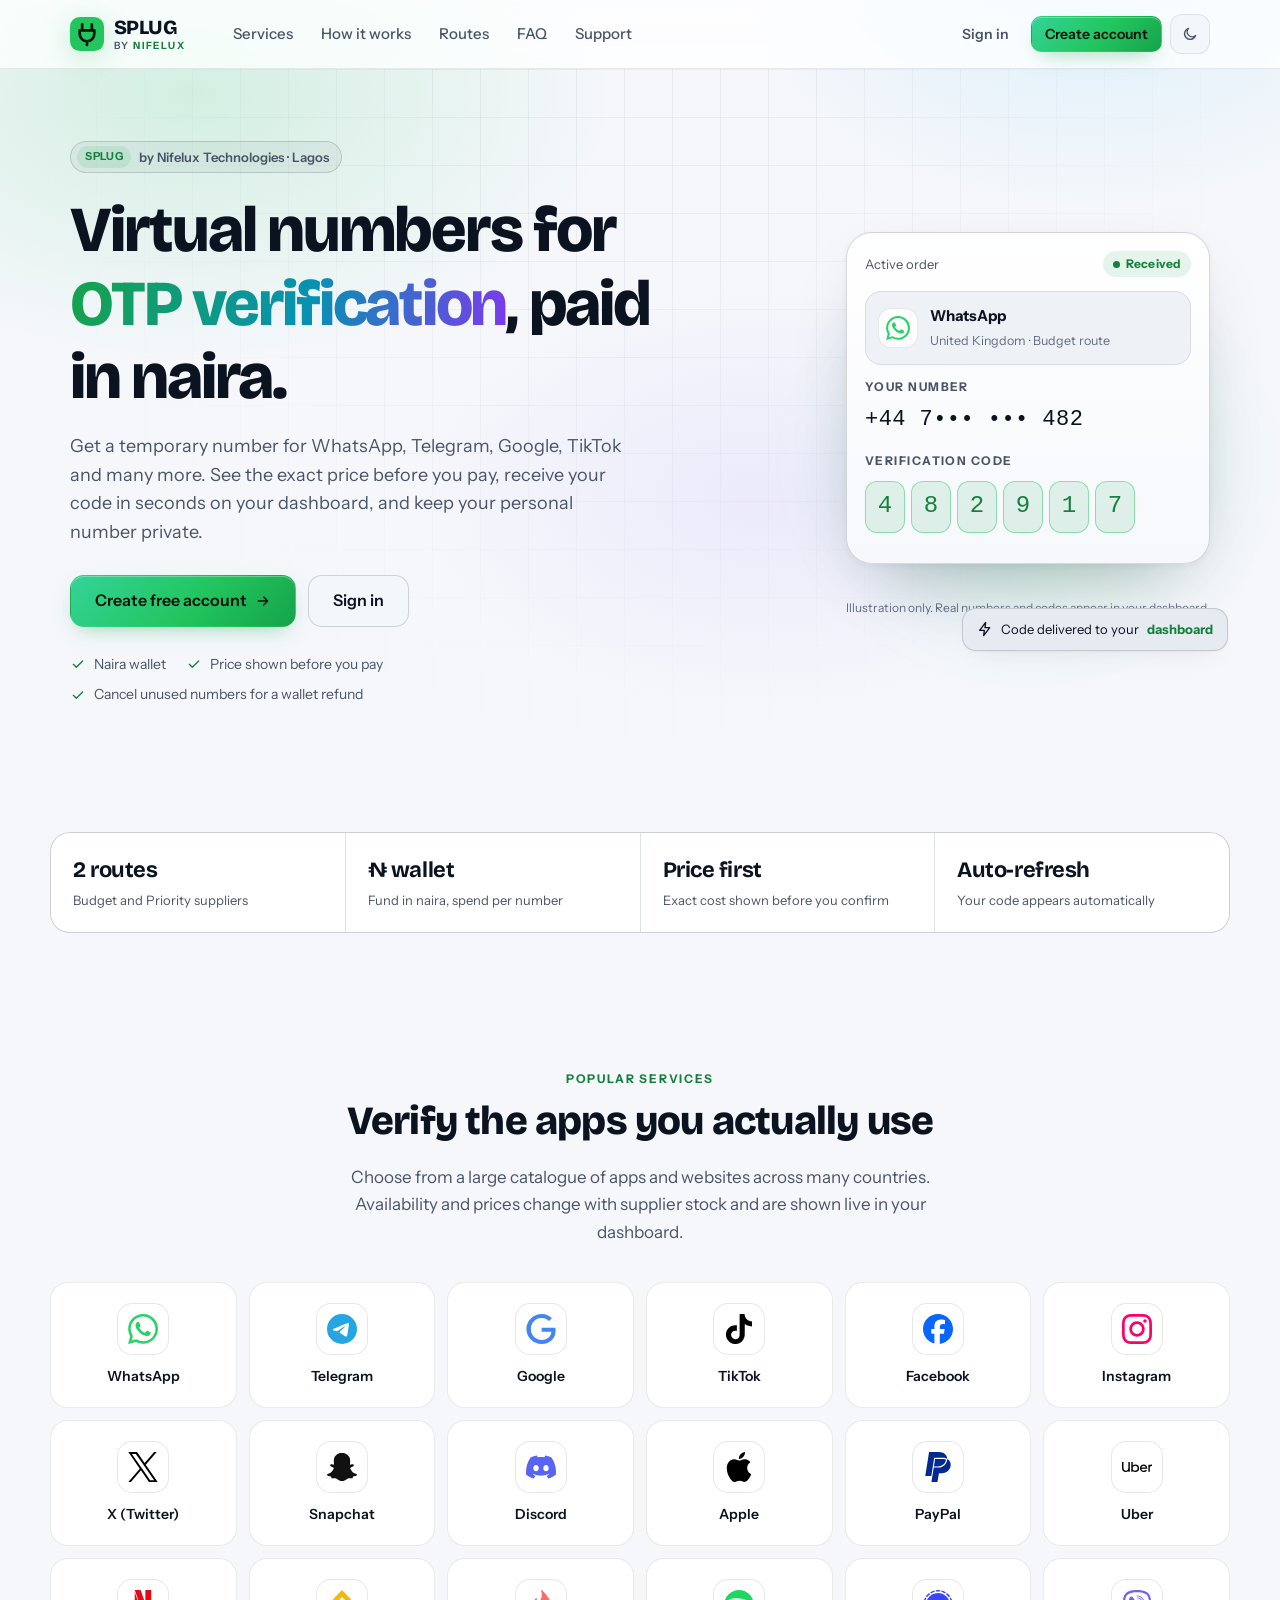
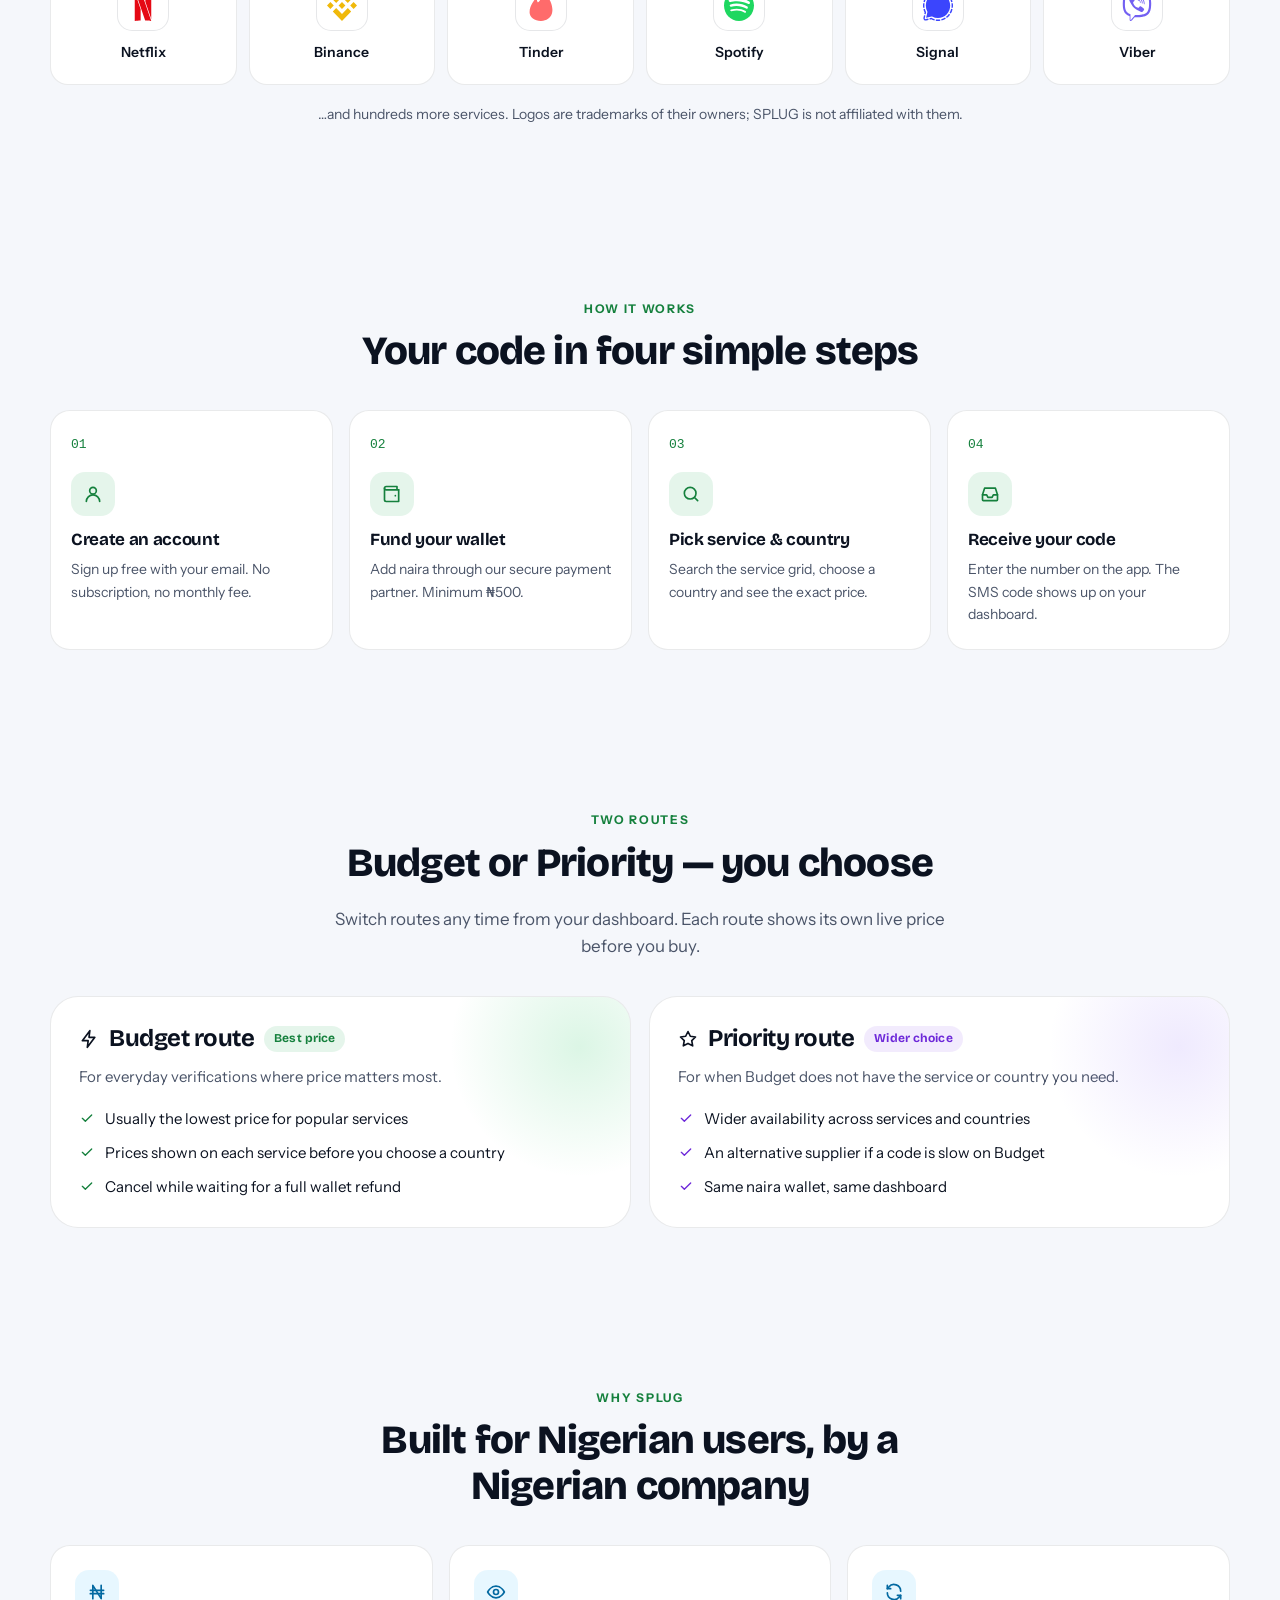
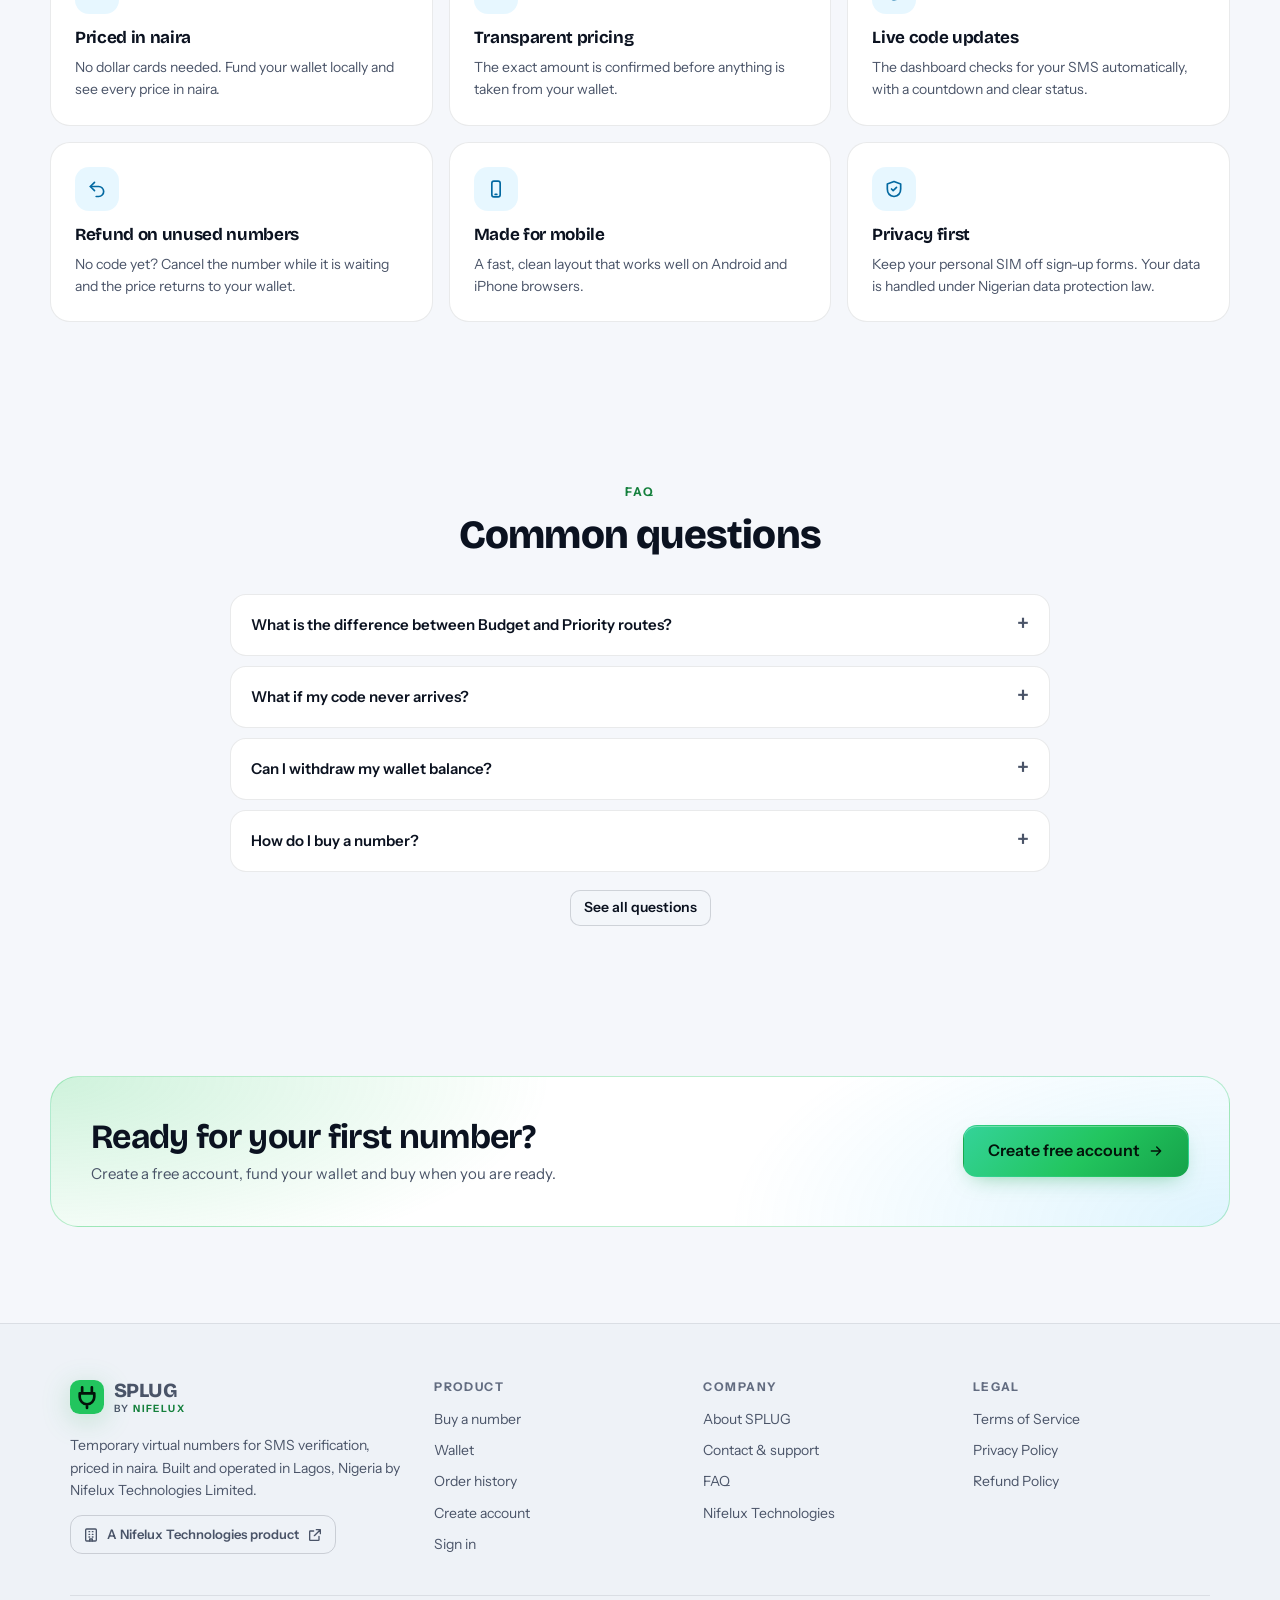
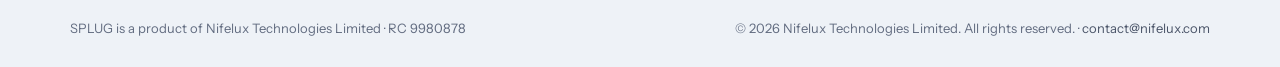
==== commit a4a14695: "Wallet: minimum deposit ₦500, 3% service fee added at checkout (wallet credited the amount; DPF- ref" ====
--- a/index.html
+++ b/index.html
@@ -91,7 +91,7 @@
       </div>
       <div class="steps">
         <article class="step-card"><div class="ico"><svg class="icon" viewBox="0 0 24 24" fill="none" stroke="currentColor" stroke-width="2" stroke-linecap="round" stroke-linejoin="round" aria-hidden="true"><circle cx="12" cy="8" r="4"/><path d="M4 21a8 8 0 0 1 16 0"/></svg></div><h3>Create an account</h3><p>Sign up free with your email. No subscription, no monthly fee.</p></article>
-        <article class="step-card"><div class="ico"><svg class="icon" viewBox="0 0 24 24" fill="none" stroke="currentColor" stroke-width="2" stroke-linecap="round" stroke-linejoin="round" aria-hidden="true"><path d="M20 7H5a2 2 0 0 1 0-4h13v4z"/><path d="M3 5v14a2 2 0 0 0 2 2h15V7"/><path d="M16 14h.01"/></svg></div><h3>Fund your wallet</h3><p>Add naira through our secure payment partner. Minimum ₦1,000.</p></article>
+        <article class="step-card"><div class="ico"><svg class="icon" viewBox="0 0 24 24" fill="none" stroke="currentColor" stroke-width="2" stroke-linecap="round" stroke-linejoin="round" aria-hidden="true"><path d="M20 7H5a2 2 0 0 1 0-4h13v4z"/><path d="M3 5v14a2 2 0 0 0 2 2h15V7"/><path d="M16 14h.01"/></svg></div><h3>Fund your wallet</h3><p>Add naira through our secure payment partner. Minimum ₦500.</p></article>
         <article class="step-card"><div class="ico"><svg class="icon" viewBox="0 0 24 24" fill="none" stroke="currentColor" stroke-width="2" stroke-linecap="round" stroke-linejoin="round" aria-hidden="true"><circle cx="11" cy="11" r="7"/><path d="m20 20-3.5-3.5"/></svg></div><h3>Pick service &amp; country</h3><p>Search the service grid, choose a country and see the exact price.</p></article>
         <article class="step-card"><div class="ico"><svg class="icon" viewBox="0 0 24 24" fill="none" stroke="currentColor" stroke-width="2" stroke-linecap="round" stroke-linejoin="round" aria-hidden="true"><path d="M3 13h5l1.5 3h5L16 13h5"/><path d="M5.5 5h13L21 13v6a1 1 0 0 1-1 1H4a1 1 0 0 1-1-1v-6z"/></svg></div><h3>Receive your code</h3><p>Enter the number on the app. The SMS code shows up on your dashboard.</p></article>
       </div>
